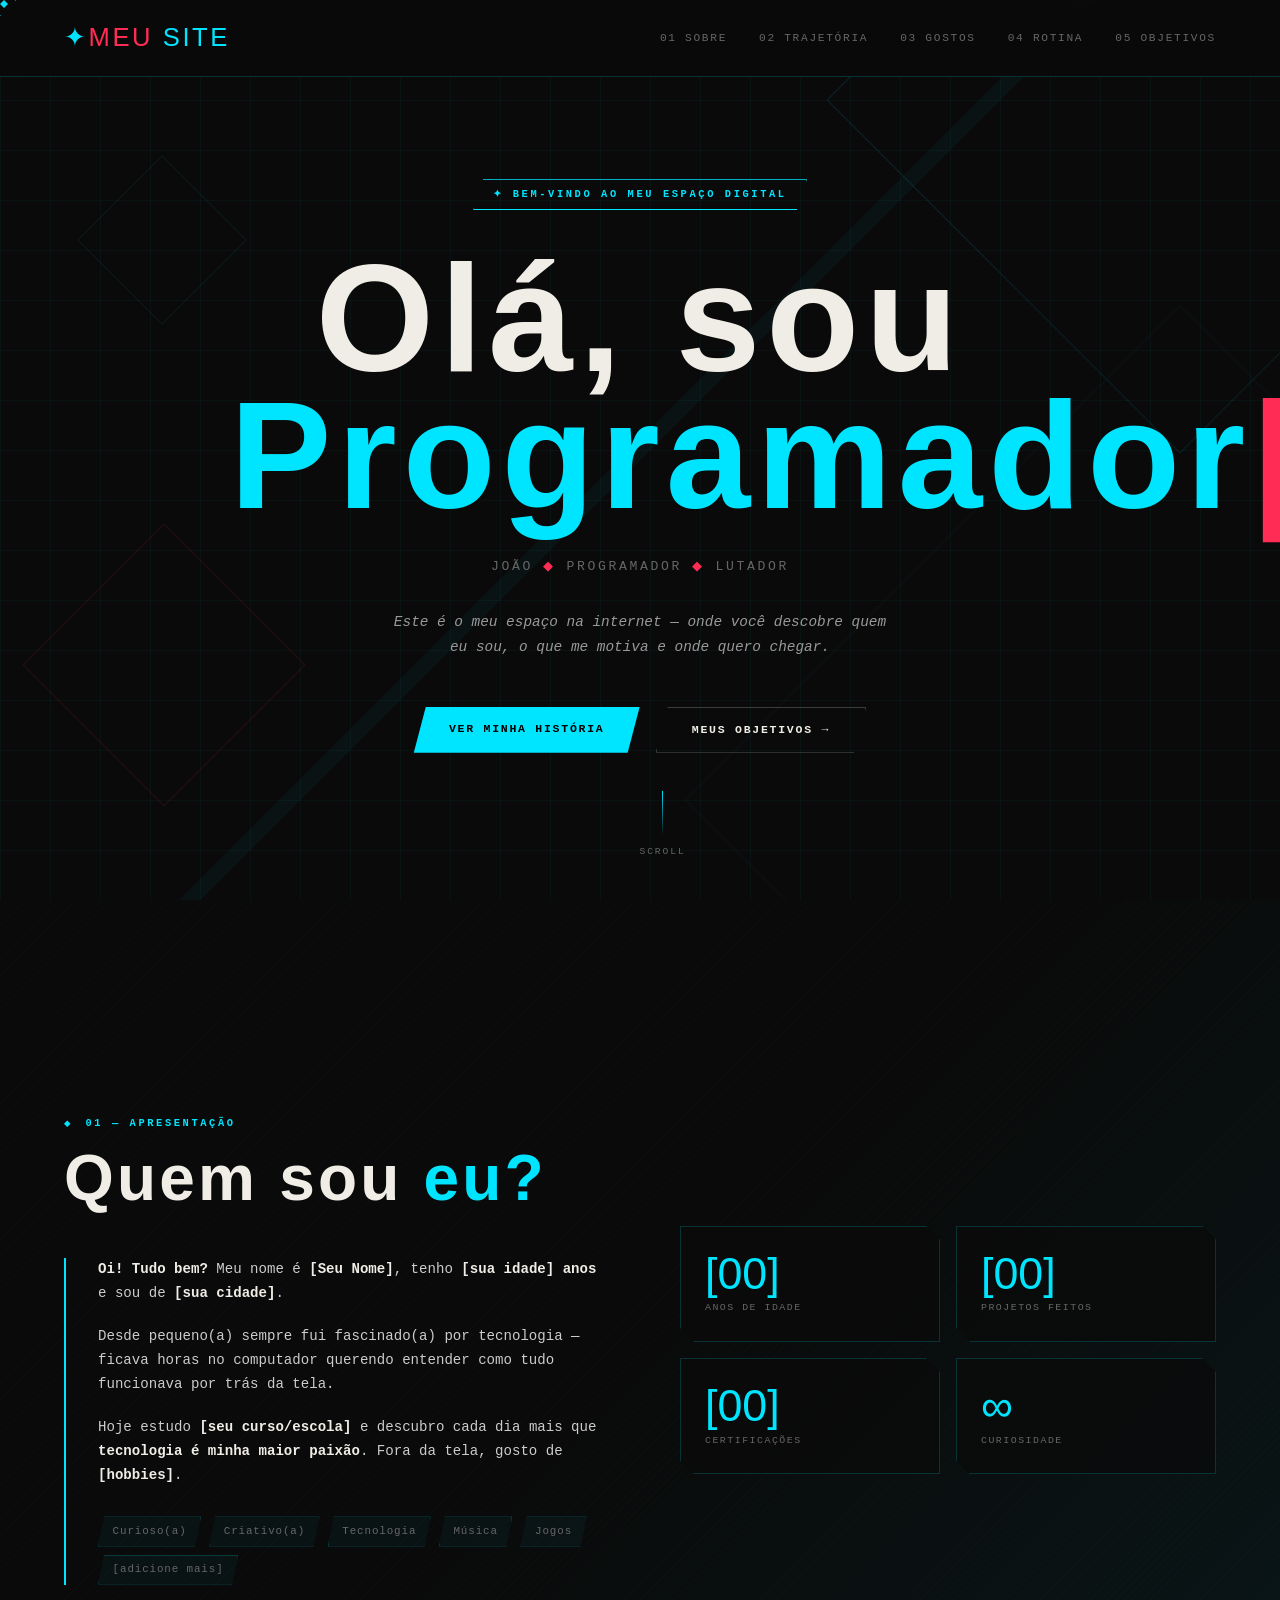
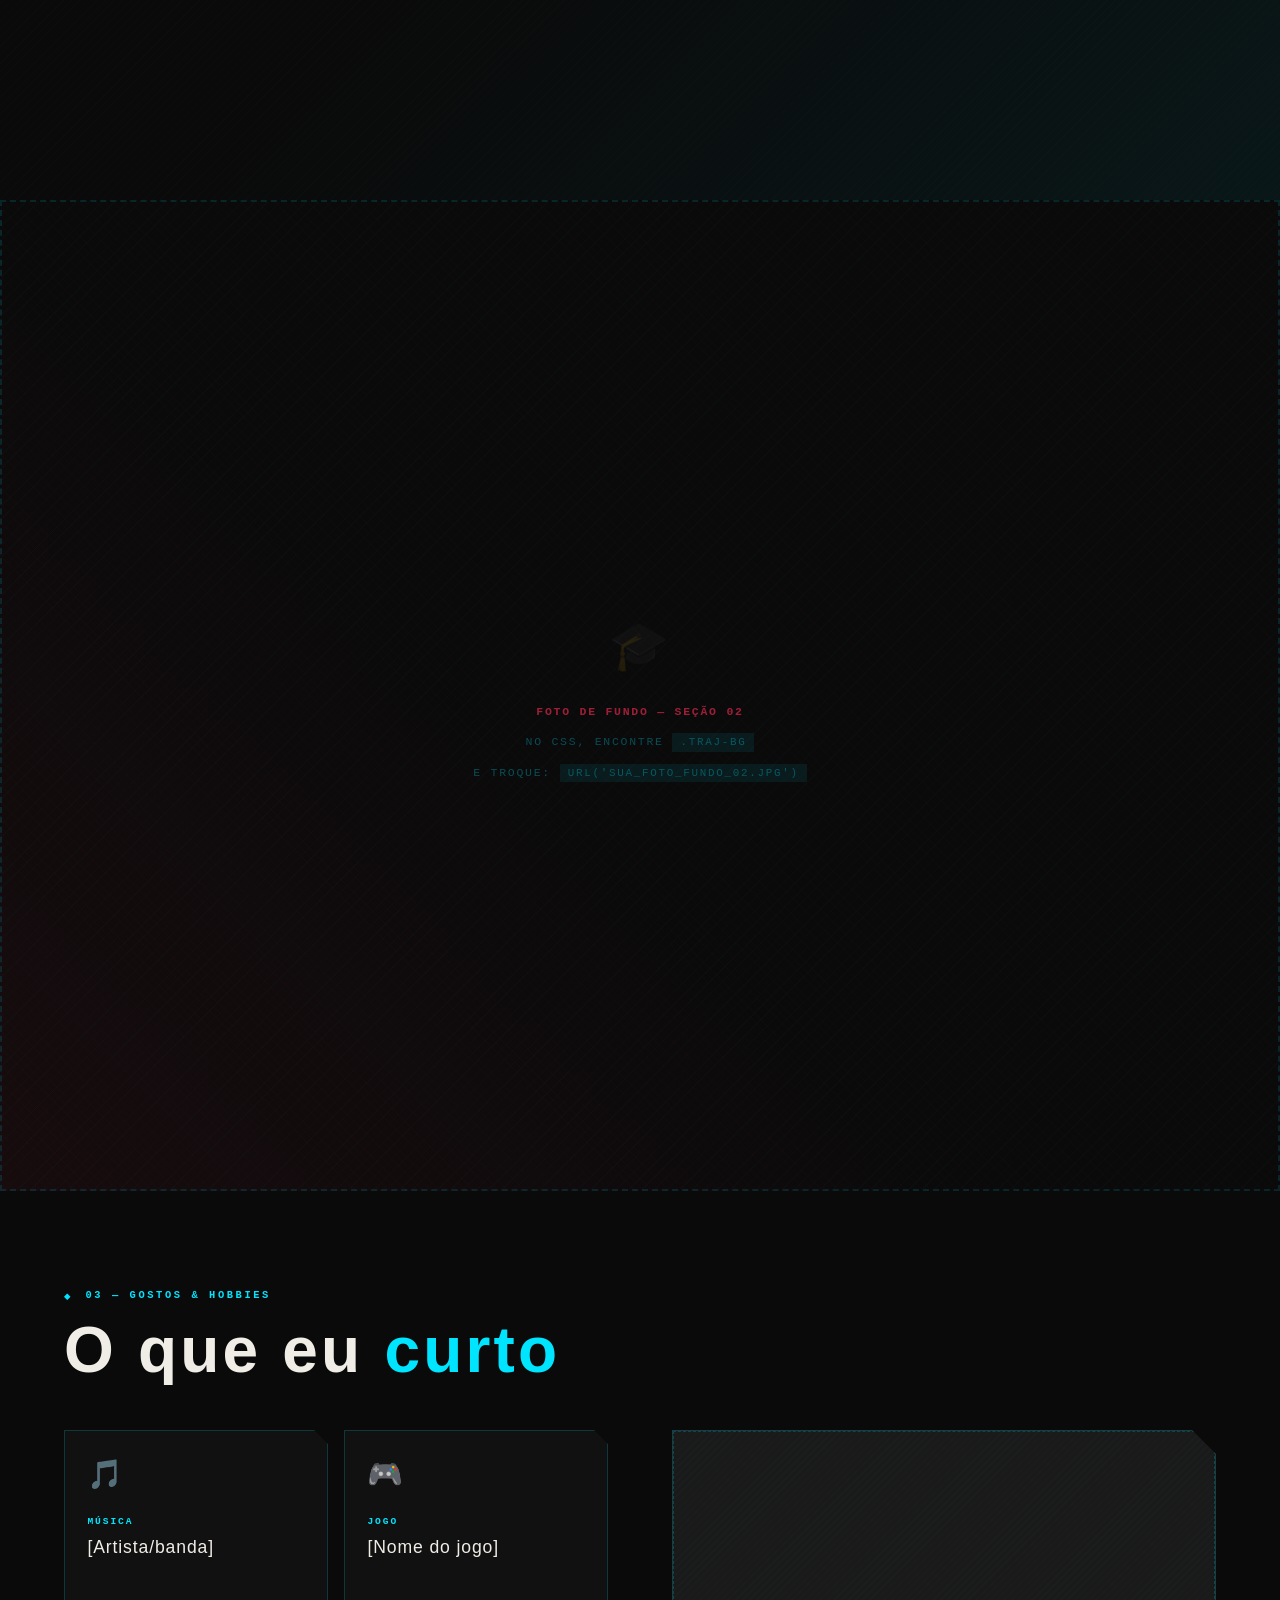
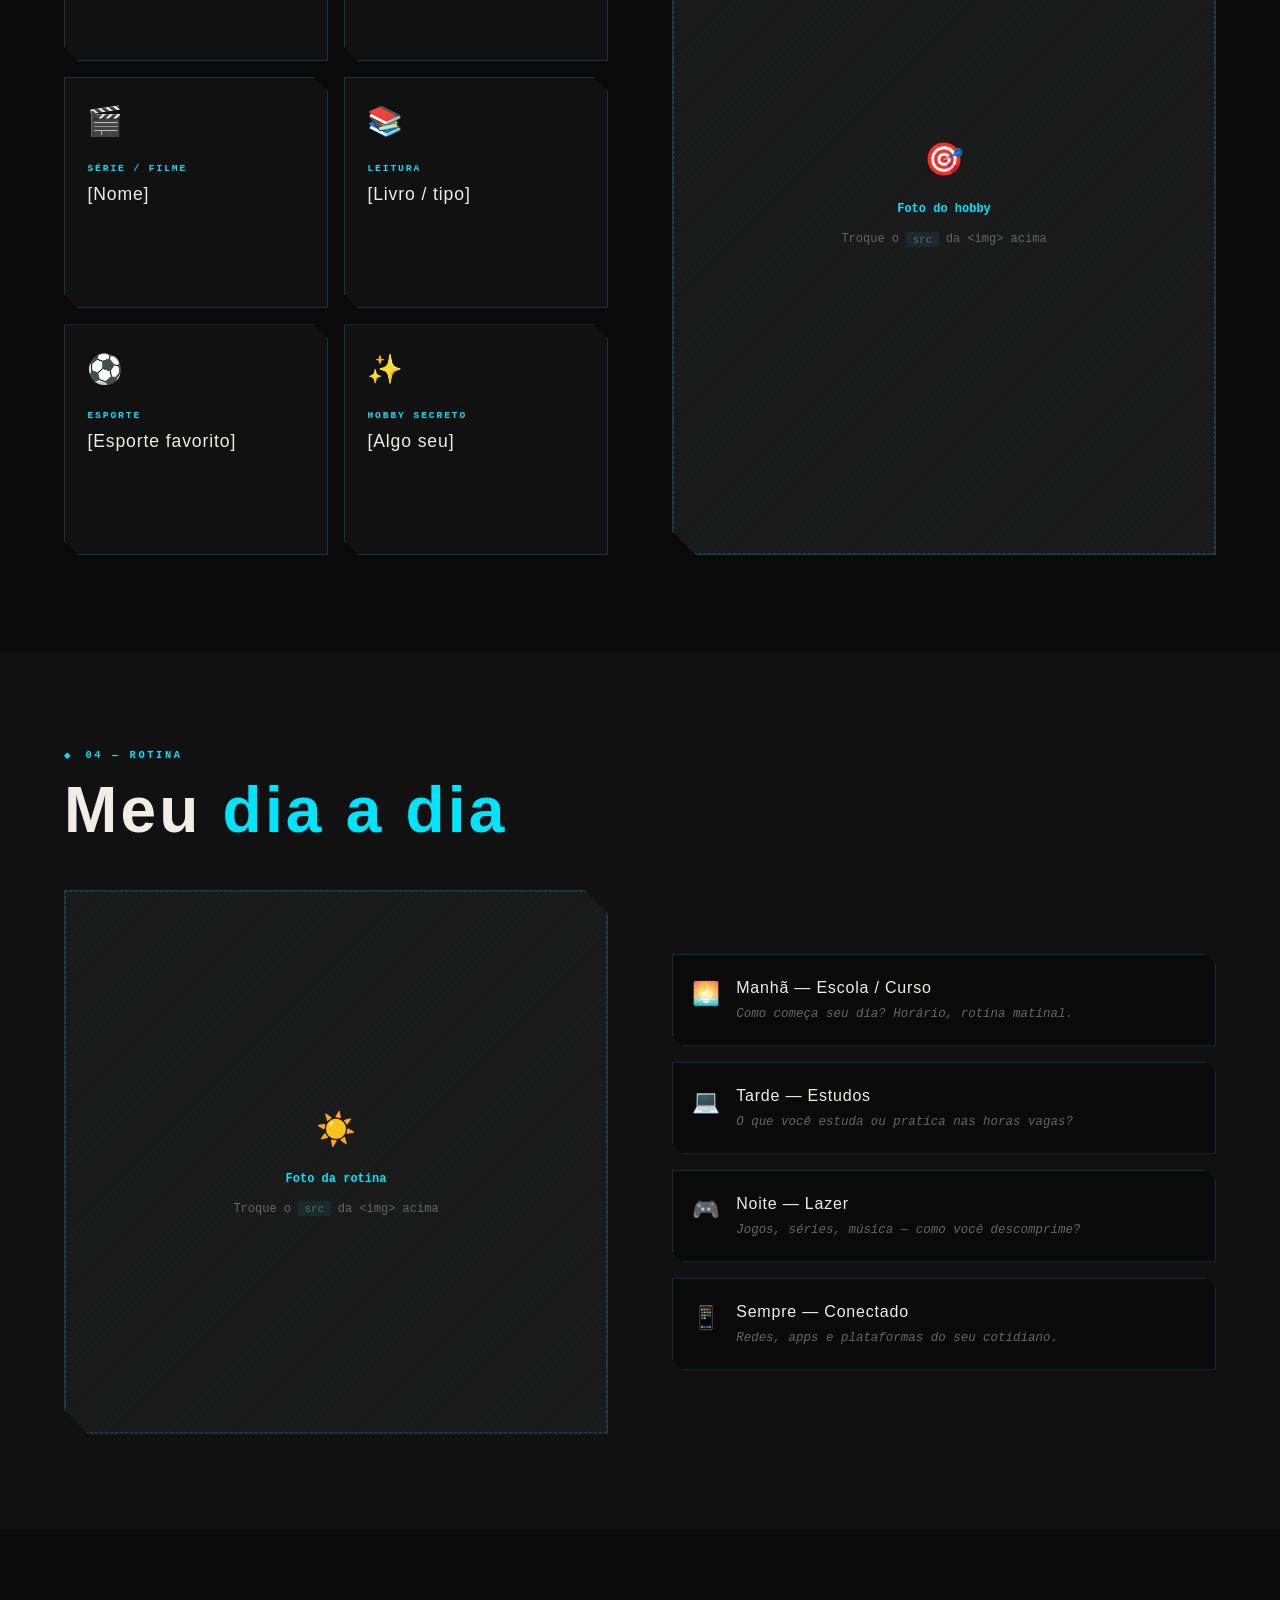
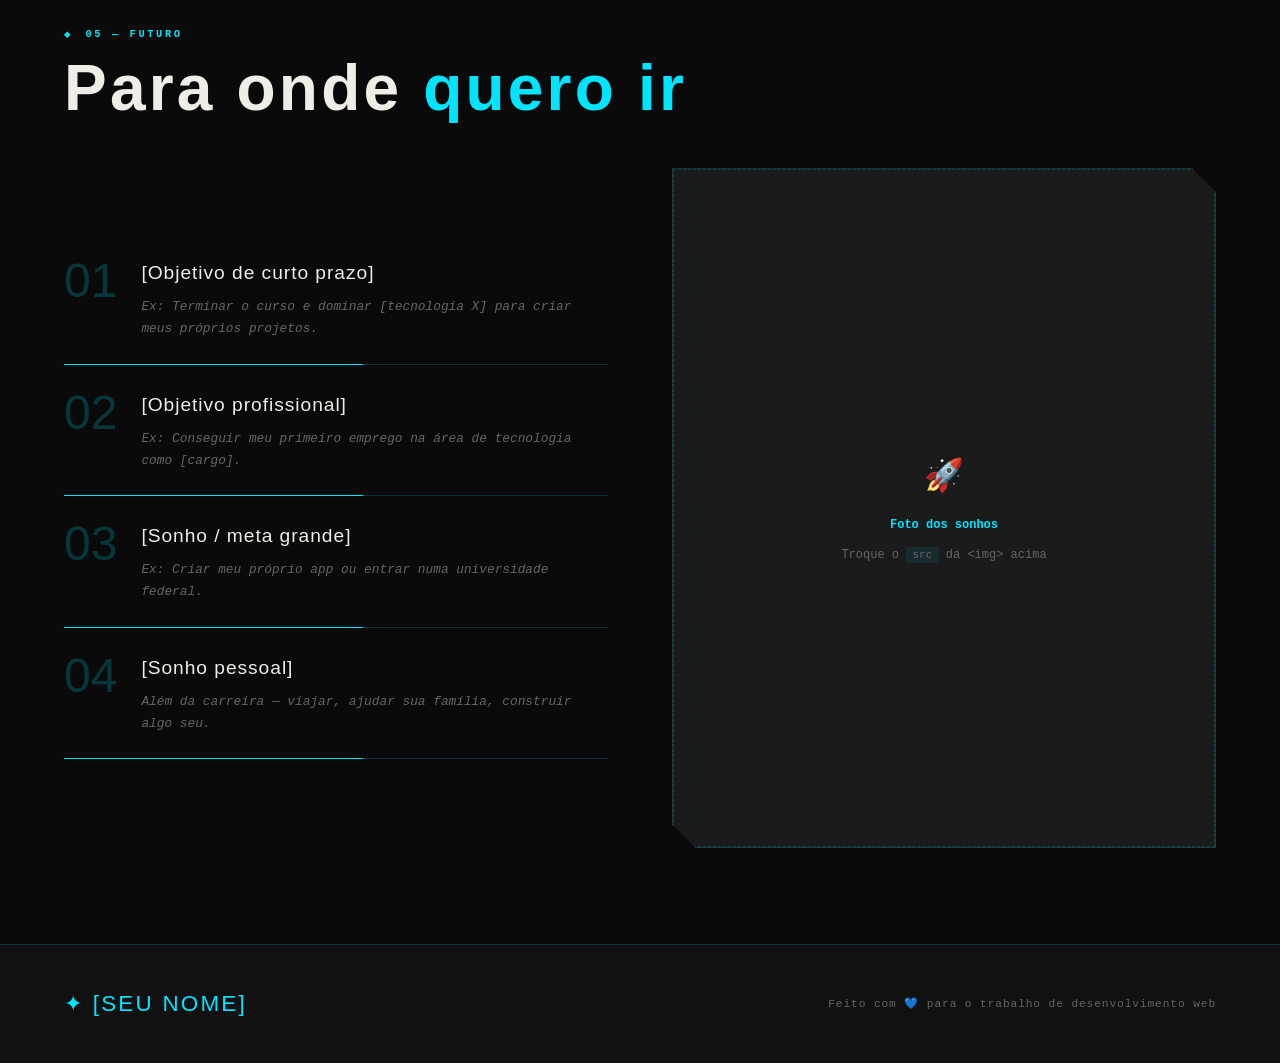
==== index.html @ 2dbe275c "primeiro commit" ====
<!DOCTYPE html>
<html lang="en">
<head>
  <meta charset="UTF-8">
  <meta name="viewport" content="width=device-width, initial-scale=1.0">
  <title>Document</title>
  <link rel="stylesheet" href="style.css">
</head>
<body>
  <div id="cursor"></div>
  <div id="cursorRing"></div>

  <!-- NAV -->
  <nav>
    <div class="nav-logo">✦<span>MEU</span> SITE</div>
    <ul class="nav-links">
      <li><a href="#sobre">01 Sobre</a></li>
      <li><a href="#trajetoria">02 Trajetória</a></li>
      <li><a href="#gostos">03 Gostos</a></li>
      <li><a href="#rotina">04 Rotina</a></li>
      <li><a href="#objetivos">05 Objetivos</a></li>
    </ul>
  </nav>

  <!-- ══════════════ HERO — SEM FOTO ══════════════ -->
  <section id="hero">
    <div class="hero-grid"></div>
    <div class="hero-slash"></div>
    <div class="hero-diamond hd1"></div>
    <div class="hero-diamond hd2"></div>
    <div class="hero-diamond hd3"></div>
    <div class="hero-diamond hd4"></div>

    <div class="hero-content">
      <div class="hero-tag">✦ Bem-vindo ao meu espaço digital</div>

      <h1 class="hero-name">
        <!-- ✏️ Pode trocar "Olá, sou" por outra frase de abertura -->
        Olá, sou
        <span class="line2"><span id="typed-name"></span><span class="typed-cursor">|</span></span>
      </h1>

      <p class="hero-subtitle">
        <!-- ✏️ Palavras que te definem, separadas por ◆ -->
        João <span>◆</span> Programador <span>◆</span> Lutador
      </p>

      <p class="hero-desc">
        <!-- ✏️ Uma frase curta e marcante sobre você -->
        Este é o meu espaço na internet — onde você descobre quem eu sou, o que me motiva e onde quero chegar.
      </p>

      <div class="hero-btns">
        <a href="#sobre" class="btn btn-primary">Ver minha história</a>
        <a href="#objetivos" class="btn btn-outline">Meus objetivos →</a>
      </div>
    </div>

    <div class="scroll-hint">
      <div class="scroll-line"></div>
      scroll
    </div>
  </section>

  <!-- ══════════════════════════════════════════════
       SEÇÃO 01 — SOBRE
       ✏️ FOTO DE FUNDO: vá até o CSS, encontre .sobre-bg
       e troque url('SUA_FOTO_FUNDO_01.jpg') pela sua foto.
  ════════════════════════════════════════════════ -->
  <section id="sobre">
    <div class="sobre-bg"></div>
    <div class="bg-ph" id="ph-sobre">
      <span class="icon">📸</span>
      <strong style="color:rgba(0,229,255,0.6)">FOTO DE FUNDO — SEÇÃO 01</strong>
      <span>No CSS, encontre <code>.sobre-bg</code></span>
      <span>e troque: <code>url('SUA_FOTO_FUNDO_01.jpg')</code></span>
    </div>
    <div class="sobre-overlay"></div>

    <div class="sobre-inner">
      <div class="reveal-left">
        <div class="section-label">01 — Apresentação</div>
        <h2 class="section-title">Quem sou <span>eu?</span></h2>
        <div class="sobre-text-box">
          <!-- ✏️ Escreva sua apresentação pessoal aqui -->
          <p><strong>Oi! Tudo bem?</strong> Meu nome é <strong>[Seu Nome]</strong>, tenho <strong>[sua idade] anos</strong> e sou de <strong>[sua cidade]</strong>.</p>
          <p>Desde pequeno(a) sempre fui fascinado(a) por tecnologia — ficava horas no computador querendo entender como tudo funcionava por trás da tela.</p>
          <p>Hoje estudo <strong>[seu curso/escola]</strong> e descubro cada dia mais que <strong>tecnologia é minha maior paixão</strong>. Fora da tela, gosto de <strong>[hobbies]</strong>.</p>
          <div class="tags-wrap">
            <!-- ✏️ Troque pelas palavras que te descrevem -->
            <span class="tag">Curioso(a)</span>
            <span class="tag">Criativo(a)</span>
            <span class="tag">Tecnologia</span>
            <span class="tag">Música</span>
            <span class="tag">Jogos</span>
            <span class="tag">[adicione mais]</span>
          </div>
        </div>
      </div>

      <div class="reveal-right">
        <div class="sobre-stats">
          <!-- ✏️ Troque os valores pelos seus números reais -->
          <div class="stat-box">
            <div class="stat-val">[00]</div>
            <div class="stat-label">Anos de idade</div>
          </div>
          <div class="stat-box">
            <div class="stat-val">[00]</div>
            <div class="stat-label">Projetos feitos</div>
          </div>
          <div class="stat-box">
            <div class="stat-val">[00]</div>
            <div class="stat-label">Certificações</div>
          </div>
          <div class="stat-box">
            <div class="stat-val">∞</div>
            <div class="stat-label">Curiosidade</div>
          </div>
        </div>
      </div>
    </div>
  </section>

  <!-- ══════════════════════════════════════════════
       SEÇÃO 02 — TRAJETÓRIA
       ✏️ FOTO DE FUNDO: vá até o CSS, encontre .traj-bg
       e troque url('SUA_FOTO_FUNDO_02.jpg') pela sua foto.
  ════════════════════════════════════════════════ -->
  <section id="trajetoria">
    <div class="traj-bg"></div>
    <div class="bg-ph" id="ph-traj">
      <span class="icon">🎓</span>
      <strong style="color:rgba(255,45,85,0.6)">FOTO DE FUNDO — SEÇÃO 02</strong>
      <span>No CSS, encontre <code>.traj-bg</code></span>
      <span>e troque: <code>url('SUA_FOTO_FUNDO_02.jpg')</code></span>
    </div>
    <div class="traj-overlay"></div>

    <div class="traj-inner">
      <div class="reveal-left">
        <div class="section-label">02 — Trajetória</div>
        <h2 class="section-title">Minha <span class="x">jornada</span></h2>
        <div class="timeline">
          <!-- ✏️ Preencha com seu histórico acadêmico/profissional real -->
          <div class="timeline-item">
            <div class="tl-year">20XX — 20XX</div>
            <div class="tl-title">[Escola / Onde começou]</div>
            <div class="tl-desc">Onde tudo começou. Descreva essa fase e o que foi marcante para você.</div>
          </div>
          <div class="timeline-item">
            <div class="tl-year">20XX — Atual</div>
            <div class="tl-title">[Curso Atual — Instituição]</div>
            <div class="tl-desc">Seu curso atual, o que está aprendendo e por que escolheu essa área.</div>
          </div>
          <div class="timeline-item">
            <div class="tl-year">20XX</div>
            <div class="tl-title">[Projeto ou Certificação]</div>
            <div class="tl-desc">Um projeto pessoal, curso extra ou conquista que te orgulha muito.</div>
          </div>
          <div class="timeline-item">
            <div class="tl-year">Em andamento</div>
            <div class="tl-title">[O que está desenvolvendo agora]</div>
            <div class="tl-desc">Quais tecnologias ou conhecimentos você está estudando no momento?</div>
          </div>
        </div>
      </div>

      <div class="reveal-right">
        <div class="section-label" style="margin-bottom:1.5rem">Habilidades</div>
        <div class="skills-wrap">
          <!-- ✏️ Edite nomes e data-width (0 a 100) com suas habilidades reais -->
          <div class="skill-bar">
            <div class="skill-header"><span>HTML / CSS</span><span>80%</span></div>
            <div class="bar-track"><div class="bar-fill" data-width="80"></div></div>
          </div>
          <div class="skill-bar">
            <div class="skill-header"><span>JavaScript</span><span>60%</span></div>
            <div class="bar-track"><div class="bar-fill" data-width="60"></div></div>
          </div>
          <div class="skill-bar">
            <div class="skill-header"><span>[Habilidade]</span><span>70%</span></div>
            <div class="bar-track"><div class="bar-fill" data-width="70"></div></div>
          </div>
          <div class="skill-bar">
            <div class="skill-header"><span>[Habilidade]</span><span>50%</span></div>
            <div class="bar-track"><div class="bar-fill" data-width="50"></div></div>
          </div>
          <div class="skill-bar">
            <div class="skill-header"><span>[Habilidade]</span><span>45%</span></div>
            <div class="bar-track"><div class="bar-fill" data-width="45"></div></div>
          </div>
        </div>
      </div>
    </div>
  </section>

  <!-- ══════════════ 03 — GOSTOS ══════════════ -->
  <section id="gostos">
    <div class="reveal">
      <div class="section-label">03 — Gostos & Hobbies</div>
      <h2 class="section-title">O que eu <span>curto</span></h2>
    </div>
    <div class="gostos-layout">
      <div class="cards-grid">
        <!-- ✏️ Edite cada cartão com seus gostos reais -->
        <div class="gosto-card reveal">
          <div class="gosto-emoji">🎵</div>
          <div class="gosto-label">Música</div>
          <div class="gosto-val">[Artista/banda]</div>
        </div>
        <div class="gosto-card reveal" style="transition-delay:.1s">
          <div class="gosto-emoji">🎮</div>
          <div class="gosto-label">Jogo</div>
          <div class="gosto-val">[Nome do jogo]</div>
        </div>
        <div class="gosto-card reveal" style="transition-delay:.2s">
          <div class="gosto-emoji">🎬</div>
          <div class="gosto-label">Série / Filme</div>
          <div class="gosto-val">[Nome]</div>
        </div>
        <div class="gosto-card reveal" style="transition-delay:.3s">
          <div class="gosto-emoji">📚</div>
          <div class="gosto-label">Leitura</div>
          <div class="gosto-val">[Livro / tipo]</div>
        </div>
        <div class="gosto-card reveal" style="transition-delay:.4s">
          <div class="gosto-emoji">⚽</div>
          <div class="gosto-label">Esporte</div>
          <div class="gosto-val">[Esporte favorito]</div>
        </div>
        <div class="gosto-card reveal" style="transition-delay:.5s">
          <div class="gosto-emoji">✨</div>
          <div class="gosto-label">Hobby secreto</div>
          <div class="gosto-val">[Algo seu]</div>
        </div>
      </div>

      <div class="reveal-right">
        <div class="gostos-photo">
          <!-- ✏️ FOTO: você fazendo seu hobby favorito -->
          <img src="SUA_FOTO_GOSTOS.jpg" alt="Hobby" />
          <div class="photo-ph">
            <span class="icon">🎯</span>
            <strong>Foto do hobby</strong>
            <p>Troque o <code>src</code> da &lt;img&gt; acima</p>
          </div>
        </div>
      </div>
    </div>
  </section>

  <!-- ══════════════ 04 — ROTINA ══════════════ -->
  <section id="rotina">
    <div class="reveal">
      <div class="section-label">04 — Rotina</div>
      <h2 class="section-title">Meu <span>dia a dia</span></h2>
    </div>
    <div class="rotina-layout">
      <div class="rotina-photo reveal-left">
        <!-- ✏️ FOTO: seu setup, quarto, escola, momento típico do dia -->
        <img src="SUA_FOTO_ROTINA.jpg" alt="Rotina" />
        <div class="photo-ph">
          <span class="icon">☀️</span>
          <strong>Foto da rotina</strong>
          <p>Troque o <code>src</code> da &lt;img&gt; acima</p>
        </div>
      </div>
      <div class="rotina-items reveal-right">
        <!-- ✏️ Edite com sua rotina real -->
        <div class="rotina-item">
          <div class="rotina-icon">🌅</div>
          <div>
            <div class="rotina-item-title">Manhã — Escola / Curso</div>
            <div class="rotina-item-desc">Como começa seu dia? Horário, rotina matinal.</div>
          </div>
        </div>
        <div class="rotina-item">
          <div class="rotina-icon">💻</div>
          <div>
            <div class="rotina-item-title">Tarde — Estudos</div>
            <div class="rotina-item-desc">O que você estuda ou pratica nas horas vagas?</div>
          </div>
        </div>
        <div class="rotina-item">
          <div class="rotina-icon">🎮</div>
          <div>
            <div class="rotina-item-title">Noite — Lazer</div>
            <div class="rotina-item-desc">Jogos, séries, música — como você descomprime?</div>
          </div>
        </div>
        <div class="rotina-item">
          <div class="rotina-icon">📱</div>
          <div>
            <div class="rotina-item-title">Sempre — Conectado</div>
            <div class="rotina-item-desc">Redes, apps e plataformas do seu cotidiano.</div>
          </div>
        </div>
      </div>
    </div>
  </section>

  <!-- ══════════════ 05 — OBJETIVOS ══════════════ -->
  <section id="objetivos">
    <div class="reveal">
      <div class="section-label">05 — Futuro</div>
      <h2 class="section-title">Para onde <span>quero ir</span></h2>
    </div>
    <div class="obj-layout">
      <div class="obj-list">
        <!-- ✏️ Edite com seus objetivos reais -->
        <div class="obj-item reveal">
          <div class="obj-num">01</div>
          <div>
            <div class="obj-title">[Objetivo de curto prazo]</div>
            <div class="obj-desc">Ex: Terminar o curso e dominar [tecnologia X] para criar meus próprios projetos.</div>
          </div>
        </div>
        <div class="obj-item reveal" style="transition-delay:.15s">
          <div class="obj-num">02</div>
          <div>
            <div class="obj-title">[Objetivo profissional]</div>
            <div class="obj-desc">Ex: Conseguir meu primeiro emprego na área de tecnologia como [cargo].</div>
          </div>
        </div>
        <div class="obj-item reveal" style="transition-delay:.3s">
          <div class="obj-num">03</div>
          <div>
            <div class="obj-title">[Sonho / meta grande]</div>
            <div class="obj-desc">Ex: Criar meu próprio app ou entrar numa universidade federal.</div>
          </div>
        </div>
        <div class="obj-item reveal" style="transition-delay:.45s">
          <div class="obj-num">04</div>
          <div>
            <div class="obj-title">[Sonho pessoal]</div>
            <div class="obj-desc">Além da carreira — viajar, ajudar sua família, construir algo seu.</div>
          </div>
        </div>
      </div>

      <div class="obj-photo reveal-right">
        <!-- ✏️ FOTO: imagem que represente seus sonhos ou aspirações -->
        <img src="SUA_FOTO_OBJETIVOS.jpg" alt="Objetivos" />
        <div class="photo-ph" style="min-height:350px">
          <span class="icon">🚀</span>
          <strong>Foto dos sonhos</strong>
          <p>Troque o <code>src</code> da &lt;img&gt; acima</p>
        </div>
      </div>
    </div>
  </section>

  <!-- FOOTER -->
  <footer>
    <div class="footer-name">
      <!-- ✏️ Seu nome aqui -->
      ✦ [SEU NOME]
    </div>
    <div class="footer-copy">Feito com 💙 para o trabalho de desenvolvimento web</div>
  </footer>

  <script src="script.js"></script>
</body>
</html>
---- style.css ----
:root {
  --bg:      #0a0a0a;
  --surface: #111;
  --s2:      #1a1a1a;
  --accent:  #00e5ff;
  --accent2: #ff2d55;
  --text:    #f0ede6;
  --muted:   #666;
  --border:  rgba(0,229,255,0.18);
}

*, *::before, *::after { margin:0; padding:0; box-sizing:border-box; }
html { scroll-behavior: smooth; }
body {
  background: var(--bg);
  color: var(--text);
  font-family: 'Space Mono', monospace;
  font-size: 15px;
  line-height: 1.7;
  overflow-x: hidden;
}

/* ─── CURSOR ─── */
#cursor {
  width: 8px; height: 8px;
  background: var(--accent);
  clip-path: polygon(50% 0%,100% 50%,50% 100%,0% 50%);
  position: fixed; top:0; left:0;
  pointer-events: none; z-index:9999;
  mix-blend-mode: difference;
}
#cursorRing {
  width: 32px; height: 32px;
  border: 1.5px solid var(--accent);
  clip-path: polygon(50% 0%,100% 50%,50% 100%,0% 50%);
  position: fixed; top:0; left:0;
  pointer-events: none; z-index:9998;
  transition: all 0.25s ease;
  mix-blend-mode: difference;
}

/* ─── NAV ─── */
nav {
  position: fixed; top:0; left:0; right:0; z-index:100;
  display: flex; justify-content: space-between; align-items: center;
  padding: 1rem 5%;
  background: rgba(10,10,10,0.88);
  backdrop-filter: blur(14px);
  border-bottom: 1px solid var(--border);
}
.nav-logo {
  font-family: 'Bebas Neue', sans-serif;
  font-size: 1.6rem;
  color: var(--accent);
  letter-spacing: 0.1em;
}
.nav-logo span { color: var(--accent2); }
.nav-links { display:flex; gap:2rem; list-style:none; }
.nav-links a {
  color: var(--muted);
  text-decoration: none;
  font-size: 0.7rem;
  letter-spacing: 0.15em;
  text-transform: uppercase;
  transition: color 0.2s;
  position: relative;
}
.nav-links a::after {
  content:'';
  position:absolute; bottom:-4px; left:0; right:0;
  height: 1px; background: var(--accent);
  transform: scaleX(0); transition: transform 0.2s;
}
.nav-links a:hover { color: var(--accent); }
.nav-links a:hover::after { transform: scaleX(1); }

/* ─── HERO — SEM FOTO, TEXTO CENTRADO ─── */
#hero {
  min-height: 100vh;
  display: flex;
  flex-direction: column;
  align-items: center;
  justify-content: center;
  text-align: center;
  padding: 7rem 5% 5rem;
  position: relative;
  overflow: hidden;
}
.hero-grid {
  position: absolute; inset: 0;
  background-image:
    linear-gradient(rgba(0,229,255,0.04) 1px, transparent 1px),
    linear-gradient(90deg, rgba(0,229,255,0.04) 1px, transparent 1px);
  background-size: 50px 50px;
}
.hero-diamond {
  position: absolute;
  border: 1px solid rgba(0,229,255,0.12);
  transform: rotate(45deg);
  pointer-events: none;
}
.hd1 { width:500px; height:500px; top:-150px; right:-150px; }
.hd2 { width:200px; height:200px; bottom:15%; left:5%; border-color: rgba(255,45,85,0.12); animation: spin 30s linear infinite; }
.hd3 { width:700px; height:700px; bottom:-250px; right:-250px; border-color: rgba(0,229,255,0.04); animation: spin 60s linear reverse infinite; }
.hd4 { width:120px; height:120px; top:20%; left:8%; border-color: rgba(0,229,255,0.08); animation: spin 20s linear infinite; }
.hero-slash {
  position: absolute; inset: 0;
  background: linear-gradient(135deg, transparent 49.5%, rgba(0,229,255,0.04) 49.5%, rgba(0,229,255,0.04) 50.5%, transparent 50.5%);
}
.hero-content { position: relative; z-index:2; max-width: 820px; }
.hero-tag {
  display: inline-block;
  border: 1px solid var(--accent);
  color: var(--accent);
  font-size: 0.65rem;
  font-weight: 700;
  letter-spacing: 0.25em;
  text-transform: uppercase;
  padding: 0.35rem 1.2rem;
  clip-path: polygon(10px 0%, 100% 0%, calc(100% - 10px) 100%, 0% 100%);
  margin-bottom: 2.5rem;
  animation: fadeUp 0.8s ease both;
}
.hero-name {
  font-family: 'Bebas Neue', sans-serif;
  font-size: clamp(4rem, 13vw, 9.5rem);
  letter-spacing: 0.04em;
  line-height: 0.9;
  margin-bottom: 2rem;
  animation: fadeUp 0.8s 0.15s ease both;
}
.hero-name .line2 { color: var(--accent); display: block; }
.typed-cursor { color: var(--accent2); animation: blink 1s step-end infinite; }
.hero-subtitle {
  font-size: 0.82rem;
  color: var(--muted);
  letter-spacing: 0.2em;
  text-transform: uppercase;
  margin-bottom: 2rem;
  animation: fadeUp 0.8s 0.3s ease both;
}
.hero-subtitle span { color: var(--accent2); }
.hero-desc {
  font-size: 0.9rem;
  color: #999;
  max-width: 500px;
  margin: 0 auto 3rem;
  font-style: italic;
  animation: fadeUp 0.8s 0.45s ease both;
}
.hero-btns {
  display: flex; gap: 1rem; justify-content: center; flex-wrap: wrap;
  animation: fadeUp 0.8s 0.6s ease both;
}
.btn {
  padding: 0.75rem 2.2rem;
  font-size: 0.72rem;
  font-weight: 700;
  letter-spacing: 0.15em;
  text-transform: uppercase;
  text-decoration: none;
  cursor: pointer;
  border: none;
  transition: all 0.2s;
  font-family: 'Space Mono', monospace;
}
.btn-primary {
  background: var(--accent); color: #000;
  clip-path: polygon(12px 0%, 100% 0%, calc(100% - 12px) 100%, 0% 100%);
}
.btn-primary:hover { background: #fff; transform: translateY(-2px); }
.btn-outline {
  background: transparent; color: var(--text);
  border: 1px solid rgba(255,255,255,0.2);
  clip-path: polygon(12px 0%, 100% 0%, calc(100% - 12px) 100%, 0% 100%);
}
.btn-outline:hover { border-color: var(--accent); color: var(--accent); }
.scroll-hint {
  position: absolute; bottom: 2.5rem; left: 50%; transform: translateX(-50%);
  display: flex; flex-direction: column; align-items: center; gap: 0.5rem;
  font-size: 0.6rem; letter-spacing: 0.2em; color: var(--muted); text-transform: uppercase;
  animation: fadeUp 1s 1.2s ease both;
}
.scroll-line {
  width: 1px; height: 45px;
  background: linear-gradient(var(--accent), transparent);
  animation: scrollPulse 2s ease-in-out infinite;
}

/* ─── SECTION LABELS ─── */
.section-label {
  display: flex; align-items: center; gap: 0.8rem;
  font-size: 0.65rem; letter-spacing: 0.25em;
  text-transform: uppercase; color: var(--accent); font-weight: 700;
  margin-bottom: 0.8rem;
}
.section-label::before { content: '◆'; font-size: 0.5rem; }
.section-title {
  font-family: 'Bebas Neue', sans-serif;
  font-size: clamp(2.5rem, 5vw, 4.2rem);
  letter-spacing: 0.05em;
  margin-bottom: 3rem;
  line-height: 1;
}
.section-title span { color: var(--accent); }
.section-title .x  { color: var(--accent2); }

/* ══════════════════════════════════════
   SEÇÃO 01 — SOBRE
   Foto de fundo: edite .sobre-bg no CSS
══════════════════════════════════════ */
#sobre {
  position: relative;
  min-height: 100vh;
  display: flex;
  flex-direction: column;
  justify-content: center;
  overflow: hidden;
}
/*
  ✏️ FOTO DE FUNDO 01
  Substitua 'SUA_FOTO_FUNDO_01.jpg' pelo nome/caminho da sua foto.
  Exemplo: url('fotos/minha-foto.jpg')
*/
.sobre-bg {
  position: absolute; inset: 0;
  background-image: url('foto1.jpeg');
  background-size: cover;
  background-position: center;
  background-attachment: fixed;
  filter: brightness(0.22) saturate(0.5);
  transition: filter 0.5s;
}
#sobre:hover .sobre-bg { filter: brightness(0.28) saturate(0.6); }
.sobre-overlay {
  position: absolute; inset: 0;
  background: linear-gradient(135deg,
    rgba(10,10,10,0.94) 0%,
    rgba(10,10,10,0.72) 50%,
    rgba(0,229,255,0.06) 100%);
}
.sobre-overlay::after {
  content: '';
  position: absolute; inset: 0;
  background: repeating-linear-gradient(
    -45deg, transparent, transparent 5px,
    rgba(0,229,255,0.012) 5px, rgba(0,229,255,0.012) 6px
  );
}
/* Placeholder de fundo — some ao adicionar foto */
.bg-ph {
  position: absolute; inset: 0; z-index: 1;
  display: flex; flex-direction: column;
  align-items: center; justify-content: center;
  gap: 0.7rem;
  color: rgba(0,229,255,0.3);
  font-size: 0.72rem; letter-spacing: 0.15em; text-transform: uppercase;
  text-align: center;
  background: repeating-linear-gradient(
    -45deg, transparent, transparent 8px,
    rgba(0,229,255,0.015) 8px, rgba(0,229,255,0.015) 9px
  );
  border: 2px dashed rgba(0,229,255,0.12);
  pointer-events: none;
}
.bg-ph .icon { font-size: 3rem; opacity: 0.4; }
.bg-ph code { font-size: 0.68rem; background: rgba(0,229,255,0.08); padding: 0.2rem 0.5rem; }
.sobre-inner {
  position: relative; z-index: 2;
  padding: 8rem 5%;
  display: grid;
  grid-template-columns: 1fr 1fr;
  gap: 5rem;
  align-items: center;
}
.sobre-text-box {
  border-left: 2px solid var(--accent);
  padding-left: 2rem;
}
.sobre-text-box p { color: #ccc; margin-bottom: 1.2rem; font-size: 0.88rem; }
.sobre-text-box strong { color: var(--text); }
.tags-wrap { display:flex; flex-wrap:wrap; gap:0.5rem; margin-top:1.8rem; }
.tag {
  padding: 0.3rem 0.85rem;
  border: 1px solid var(--border);
  font-size: 0.68rem; letter-spacing: 0.08em; color: var(--muted);
  clip-path: polygon(6px 0%, 100% 0%, calc(100% - 6px) 100%, 0% 100%);
  background: rgba(0,229,255,0.04);
  transition: all 0.2s;
}
.tag:hover { border-color: var(--accent); color: var(--accent); background: rgba(0,229,255,0.1); }
.sobre-stats { display: grid; grid-template-columns: 1fr 1fr; gap: 1rem; }
.stat-box {
  background: rgba(10,10,10,0.75);
  border: 1px solid var(--border);
  padding: 1.5rem;
  clip-path: polygon(0 0, calc(100% - 14px) 0, 100% 14px, 100% 100%, 14px 100%, 0 calc(100% - 14px));
  transition: border-color 0.25s;
}
.stat-box:hover { border-color: rgba(0,229,255,0.5); }
.stat-val { font-family:'Bebas Neue',sans-serif; font-size:2.8rem; color:var(--accent); line-height:1; }
.stat-label { font-size:0.62rem; letter-spacing:0.15em; color:var(--muted); text-transform:uppercase; margin-top:0.3rem; }

/* ══════════════════════════════════════
   SEÇÃO 02 — TRAJETÓRIA
   Foto de fundo: edite .traj-bg no CSS
══════════════════════════════════════ */
#trajetoria {
  position: relative;
  min-height: 100vh;
  display: flex;
  flex-direction: column;
  justify-content: center;
  overflow: hidden;
}
/*
  ✏️ FOTO DE FUNDO 02
  Substitua 'SUA_FOTO_FUNDO_02.jpg' pelo nome/caminho da sua foto.
*/
.traj-bg {
  position: absolute; inset: 0;
  background-image: url('SUA_FOTO_FUNDO_02.jpg');
  background-size: cover;
  background-position: center;
  background-attachment: fixed;
  filter: brightness(0.18) saturate(0.4);
  transition: filter 0.5s;
}
#trajetoria:hover .traj-bg { filter: brightness(0.24) saturate(0.5); }
.traj-overlay {
  position: absolute; inset: 0;
  background: linear-gradient(225deg,
    rgba(10,10,10,0.95) 0%,
    rgba(10,10,10,0.75) 55%,
    rgba(255,45,85,0.05) 100%);
}
.traj-overlay::after {
  content: '';
  position: absolute; inset: 0;
  background: repeating-linear-gradient(
    45deg, transparent, transparent 5px,
    rgba(255,45,85,0.012) 5px, rgba(255,45,85,0.012) 6px
  );
}
.traj-inner {
  position: relative; z-index:2;
  padding: 8rem 5%;
  display: grid;
  grid-template-columns: 1fr 1fr;
  gap: 5rem;
  align-items: start;
}
.timeline { position:relative; padding-left:2.5rem; }
.timeline::before {
  content:''; position:absolute; left:0; top:0; bottom:0;
  width: 1px;
  background: linear-gradient(var(--accent2), transparent);
}
.timeline-item { position:relative; margin-bottom:2.5rem; }
.timeline-item::before {
  content:'◆'; position:absolute; left:-2.85rem; top:0.25rem;
  font-size:0.65rem; color:var(--accent2);
}
.tl-year { font-size:0.62rem; letter-spacing:0.2em; color:var(--accent2); text-transform:uppercase; font-weight:700; }
.tl-title { font-family:'Bebas Neue',sans-serif; font-size:1.35rem; letter-spacing:0.05em; margin:0.3rem 0 0.4rem; }
.tl-desc { font-size:0.8rem; color:var(--muted); font-style:italic; }
.skills-wrap { margin-top:2rem; }
.skill-bar { margin-bottom:1.3rem; }
.skill-header { display:flex; justify-content:space-between; font-size:0.68rem; letter-spacing:0.1em; color:var(--muted); margin-bottom:0.45rem; }
.bar-track {
  background: rgba(255,255,255,0.06); height:3px;
  clip-path: polygon(4px 0%, 100% 0%, calc(100% - 4px) 100%, 0% 100%);
}
.bar-fill {
  height:100%;
  background: linear-gradient(90deg, var(--accent2), var(--accent));
  width:0;
  transition: width 1.5s cubic-bezier(0.4,0,0.2,1);
}

/* ─── SEÇÃO 03 — GOSTOS ─── */
#gostos { background: var(--bg); padding: 6rem 5%; }
.gostos-layout { display:grid; grid-template-columns:1fr 1fr; gap:4rem; }
.cards-grid { display:grid; grid-template-columns:1fr 1fr; gap:1rem; }
.gosto-card {
  background: var(--surface);
  border: 1px solid var(--border);
  padding: 1.4rem;
  clip-path: polygon(0 0, calc(100% - 14px) 0, 100% 14px, 100% 100%, 14px 100%, 0 calc(100% - 14px));
  transition: all 0.3s;
}
.gosto-card:hover { border-color: rgba(0,229,255,0.5); background: rgba(0,229,255,0.04); transform: translateY(-3px); }
.gosto-emoji { font-size:1.8rem; margin-bottom:0.7rem; }
.gosto-label { font-size:0.6rem; letter-spacing:0.2em; color:var(--accent); text-transform:uppercase; font-weight:700; margin-bottom:0.2rem; }
.gosto-val { font-family:'Bebas Neue',sans-serif; font-size:1.1rem; letter-spacing:0.05em; }
.gostos-photo {
  width:100%; aspect-ratio:3/4;
  clip-path: polygon(0 0, calc(100% - 24px) 0, 100% 24px, 100% 100%, 24px 100%, 0 calc(100% - 24px));
  overflow:hidden; border:1px solid var(--border); background:var(--s2);
}
.gostos-photo img { width:100%; height:100%; object-fit:cover; display:none; }

/* ─── SEÇÃO 04 — ROTINA ─── */
#rotina { background: var(--surface); padding: 6rem 5%; }
.rotina-layout { display:grid; grid-template-columns:1fr 1fr; gap:4rem; align-items:center; }
.rotina-photo {
  width:100%; aspect-ratio:1;
  clip-path: polygon(0 0, calc(100% - 24px) 0, 100% 24px, 100% 100%, 24px 100%, 0 calc(100% - 24px));
  overflow:hidden; border:1px solid var(--border); background:var(--s2);
}
.rotina-photo img { width:100%; height:100%; object-fit:cover; display:none; }
.rotina-items { display:flex; flex-direction:column; gap:1rem; }
.rotina-item {
  display:flex; gap:1rem; align-items:flex-start; padding:1.2rem;
  background:var(--bg); border:1px solid var(--border);
  clip-path: polygon(0 0, calc(100% - 10px) 0, 100% 10px, 100% 100%, 10px 100%, 0 calc(100% - 10px));
  transition: border-color 0.2s;
}
.rotina-item:hover { border-color: rgba(0,229,255,0.35); }
.rotina-icon { font-size:1.4rem; flex-shrink:0; margin-top:0.1rem; }
.rotina-item-title { font-family:'Bebas Neue',sans-serif; font-size:1rem; letter-spacing:0.05em; margin-bottom:0.2rem; }
.rotina-item-desc { font-size:0.78rem; color:var(--muted); font-style:italic; }

/* ─── SEÇÃO 05 — OBJETIVOS ─── */
#objetivos { background: var(--bg); padding: 6rem 5%; }
.obj-layout { display:grid; grid-template-columns:1fr 1fr; gap:4rem; align-items:center; }
.obj-list { display:flex; flex-direction:column; gap:1.5rem; }
.obj-item {
  display:flex; gap:1.5rem; align-items:flex-start;
  padding-bottom:1.5rem; border-bottom:1px solid var(--border);
  position:relative;
}
.obj-item::after {
  content:''; position:absolute; bottom:-1px; left:0;
  width:0; height:1px; background:var(--accent);
  transition: width 0.8s ease;
}
.obj-item.visible::after { width:55%; }
.obj-num { font-family:'Bebas Neue',sans-serif; font-size:3rem; color:var(--accent); opacity:0.2; line-height:1; flex-shrink:0; min-width:2.5rem; }
.obj-title { font-family:'Bebas Neue',sans-serif; font-size:1.2rem; letter-spacing:0.05em; margin-bottom:0.4rem; }
.obj-desc { font-size:0.8rem; color:var(--muted); font-style:italic; }
.obj-photo {
  width:100%; aspect-ratio:4/5;
  clip-path: polygon(0 0, calc(100% - 24px) 0, 100% 24px, 100% 100%, 24px 100%, 0 calc(100% - 24px));
  overflow:hidden; border:1px solid var(--border); background:var(--s2);
}
.obj-photo img { width:100%; height:100%; object-fit:cover; display:none; }

/* ─── PHOTO PLACEHOLDER (fotos normais) ─── */
.photo-ph {
  width:100%; height:100%; min-height:220px;
  display:flex; flex-direction:column; align-items:center; justify-content:center;
  gap:0.6rem; color:var(--muted); font-size:0.75rem; text-align:center; padding:1.5rem;
  background: repeating-linear-gradient(
    -45deg, transparent, transparent 4px,
    rgba(0,229,255,0.025) 4px, rgba(0,229,255,0.025) 5px
  );
  border: 1px dashed rgba(0,229,255,0.2);
}
.photo-ph .icon { font-size:2rem; }
.photo-ph strong { color:var(--accent); }
.photo-ph code { font-size:0.68rem; background:rgba(0,229,255,0.08); padding:0.1rem 0.4rem; }

/* ─── FOOTER ─── */
footer {
  background: var(--surface); border-top:1px solid var(--border);
  padding:2.5rem 5%;
  display:flex; justify-content:space-between; align-items:center; flex-wrap:wrap; gap:1rem;
}
.footer-name { font-family:'Bebas Neue',sans-serif; font-size:1.4rem; color:var(--accent); letter-spacing:0.1em; }
.footer-copy { font-size:0.7rem; color:var(--muted); letter-spacing:0.08em; }

/* ─── REVEAL ─── */
.reveal       { opacity:0; transform:translateY(26px); transition:opacity 0.7s ease,transform 0.7s ease; }
.reveal-left  { opacity:0; transform:translateX(-26px); transition:opacity 0.7s ease,transform 0.7s ease; }
.reveal-right { opacity:0; transform:translateX(26px);  transition:opacity 0.7s ease,transform 0.7s ease; }
.reveal.visible,.reveal-left.visible,.reveal-right.visible { opacity:1; transform:none; }

/* ─── KEYFRAMES ─── */
@keyframes fadeUp {
  from { opacity:0; transform:translateY(22px); }
  to   { opacity:1; transform:none; }
}
@keyframes spin {
  from { transform:rotate(45deg); }
  to   { transform:rotate(405deg); }
}
@keyframes scrollPulse {
  0%,100% { opacity:0.35; }
  50%     { opacity:1; }
}
@keyframes blink {
  0%,100% { opacity:1; } 50% { opacity:0; }
}

/* ─── RESPONSIVE ─── */
@media (max-width: 768px) {
  .sobre-inner,.traj-inner,.gostos-layout,.rotina-layout,.obj-layout { grid-template-columns:1fr; }
  .cards-grid { grid-template-columns:1fr 1fr; }
  nav .nav-links { display:none; }
}
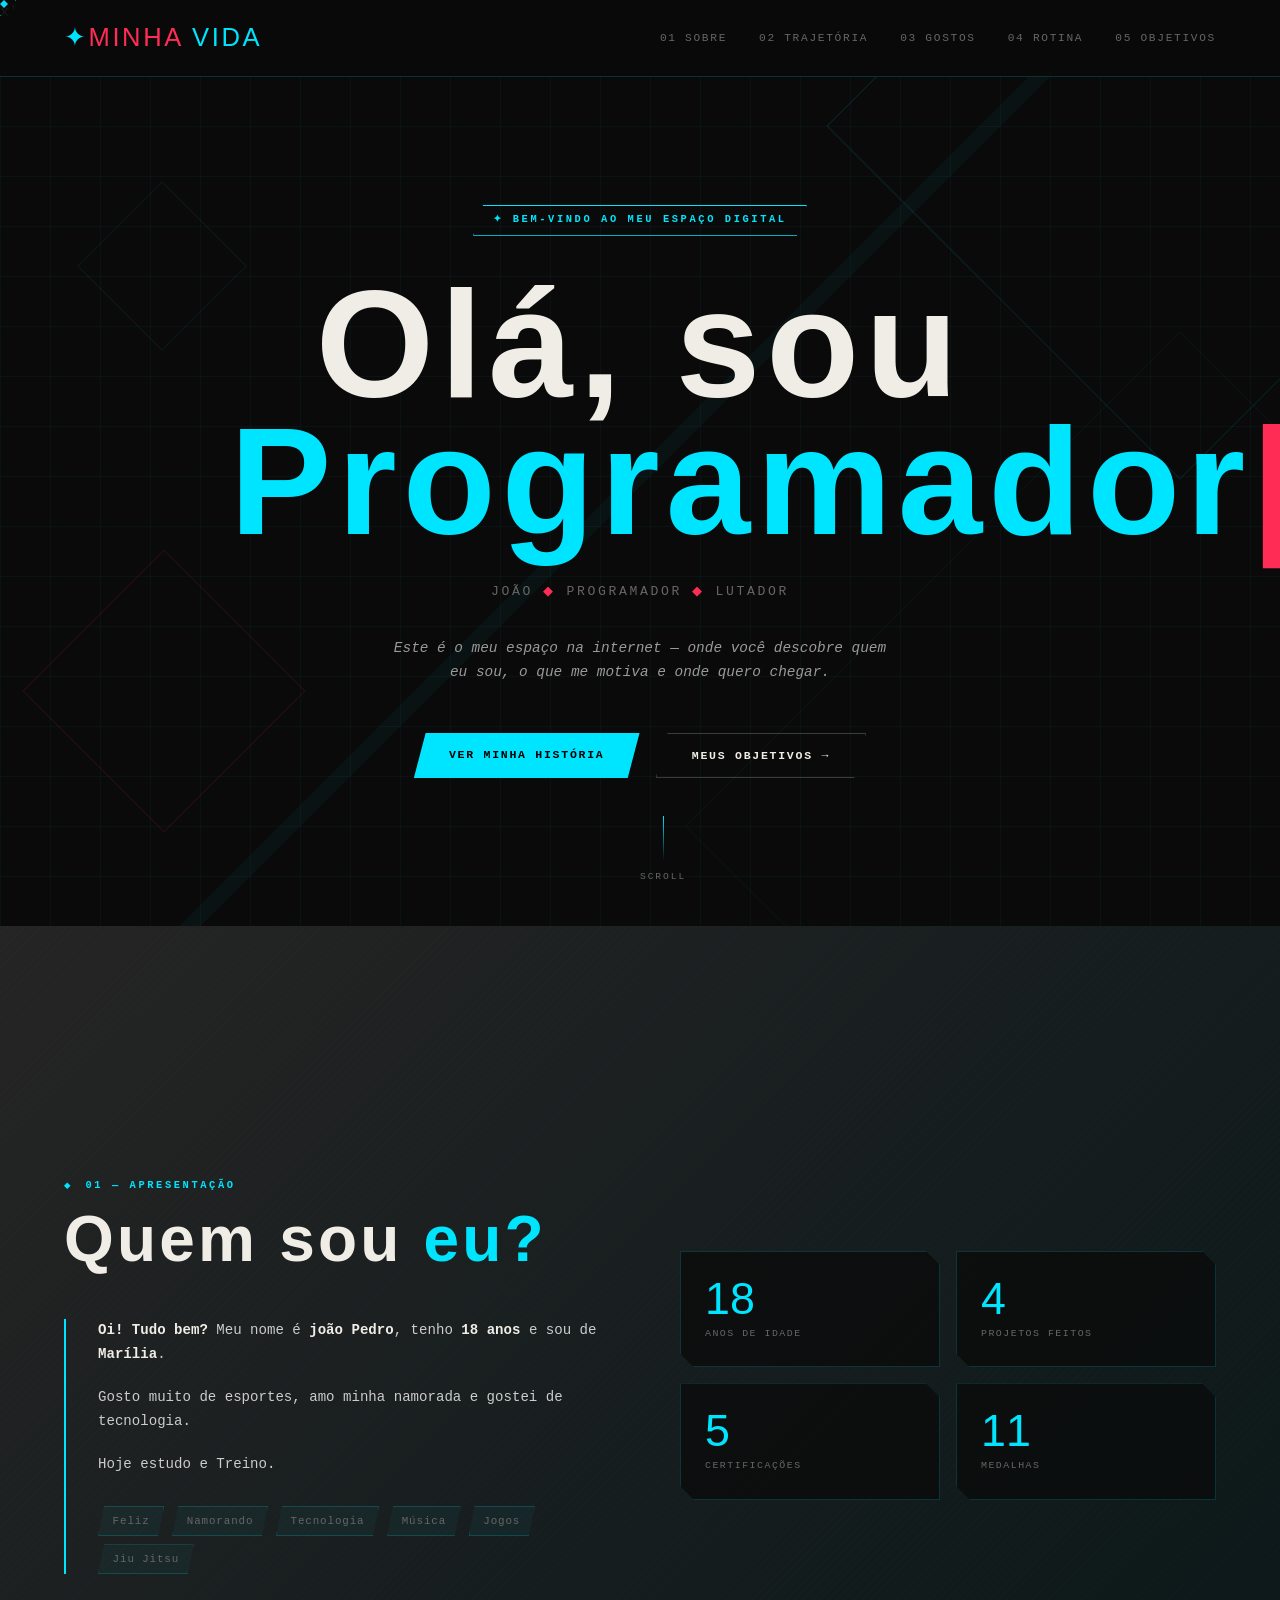
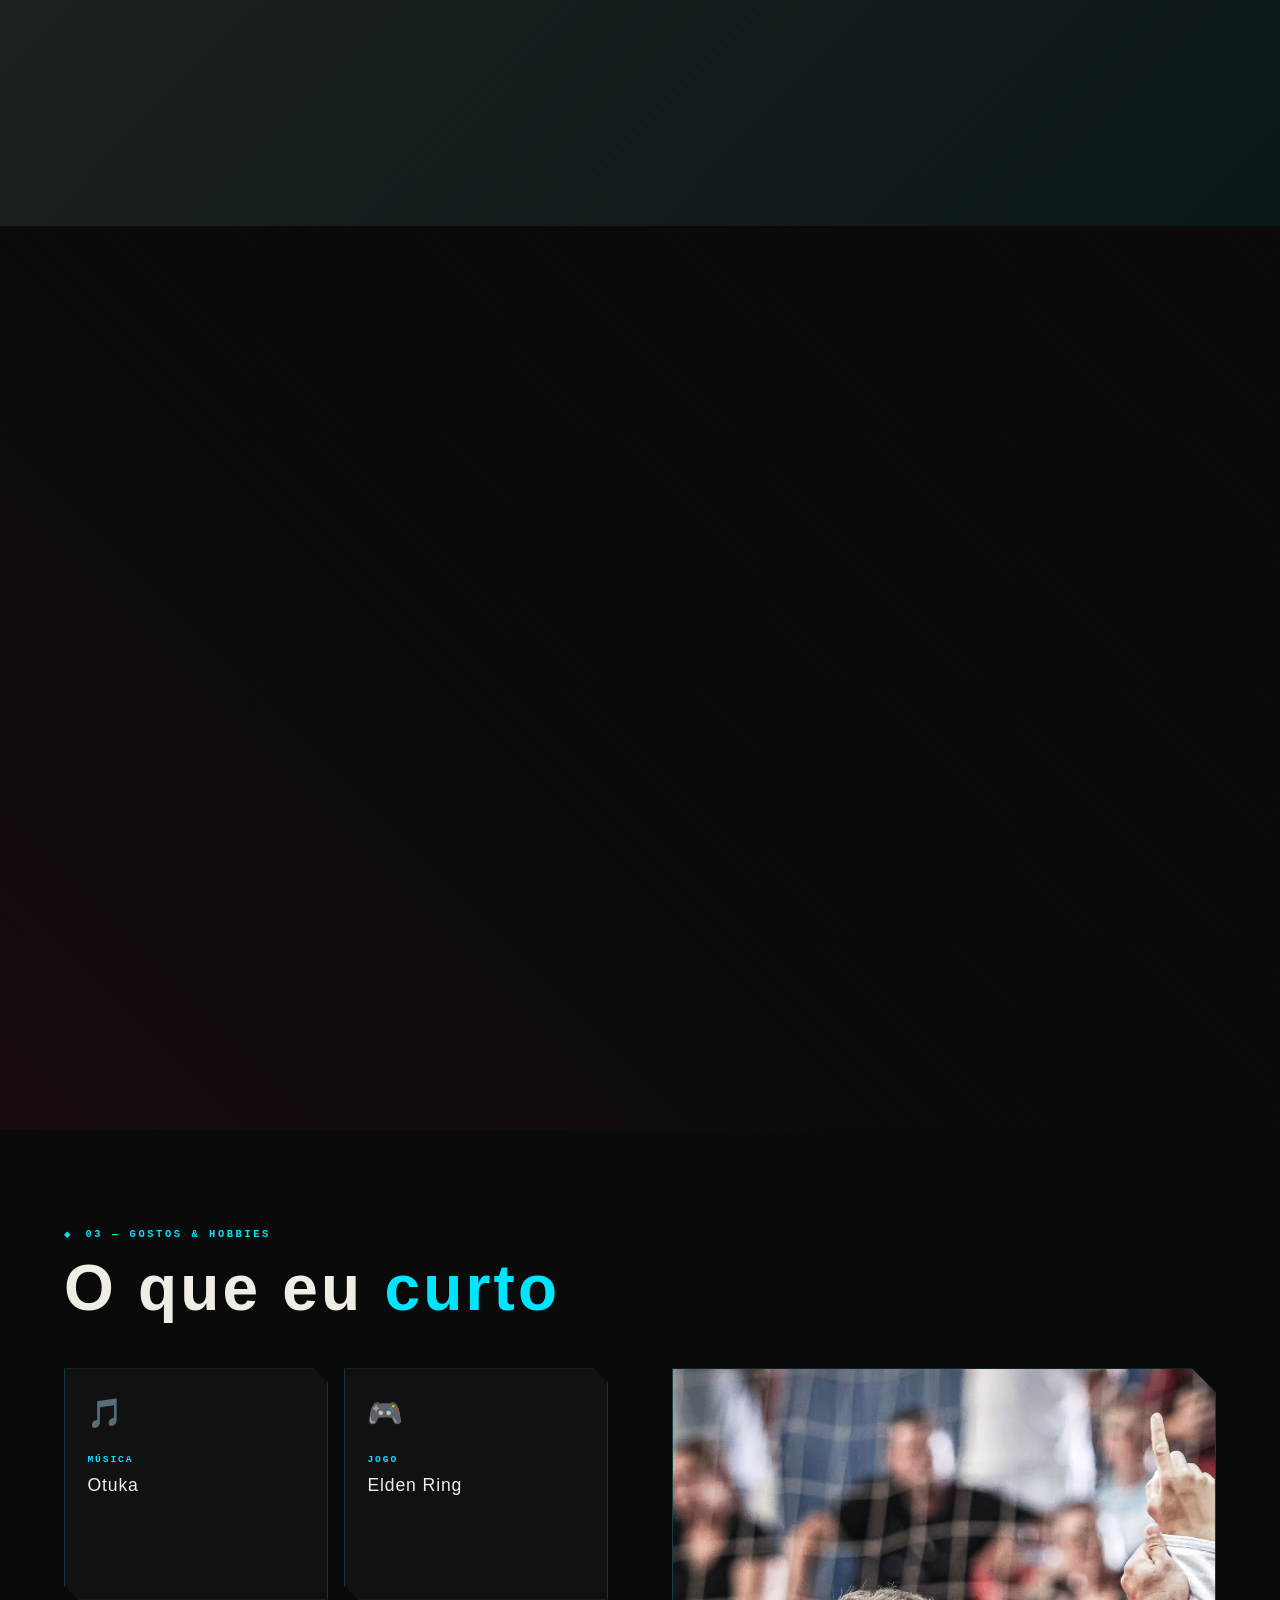
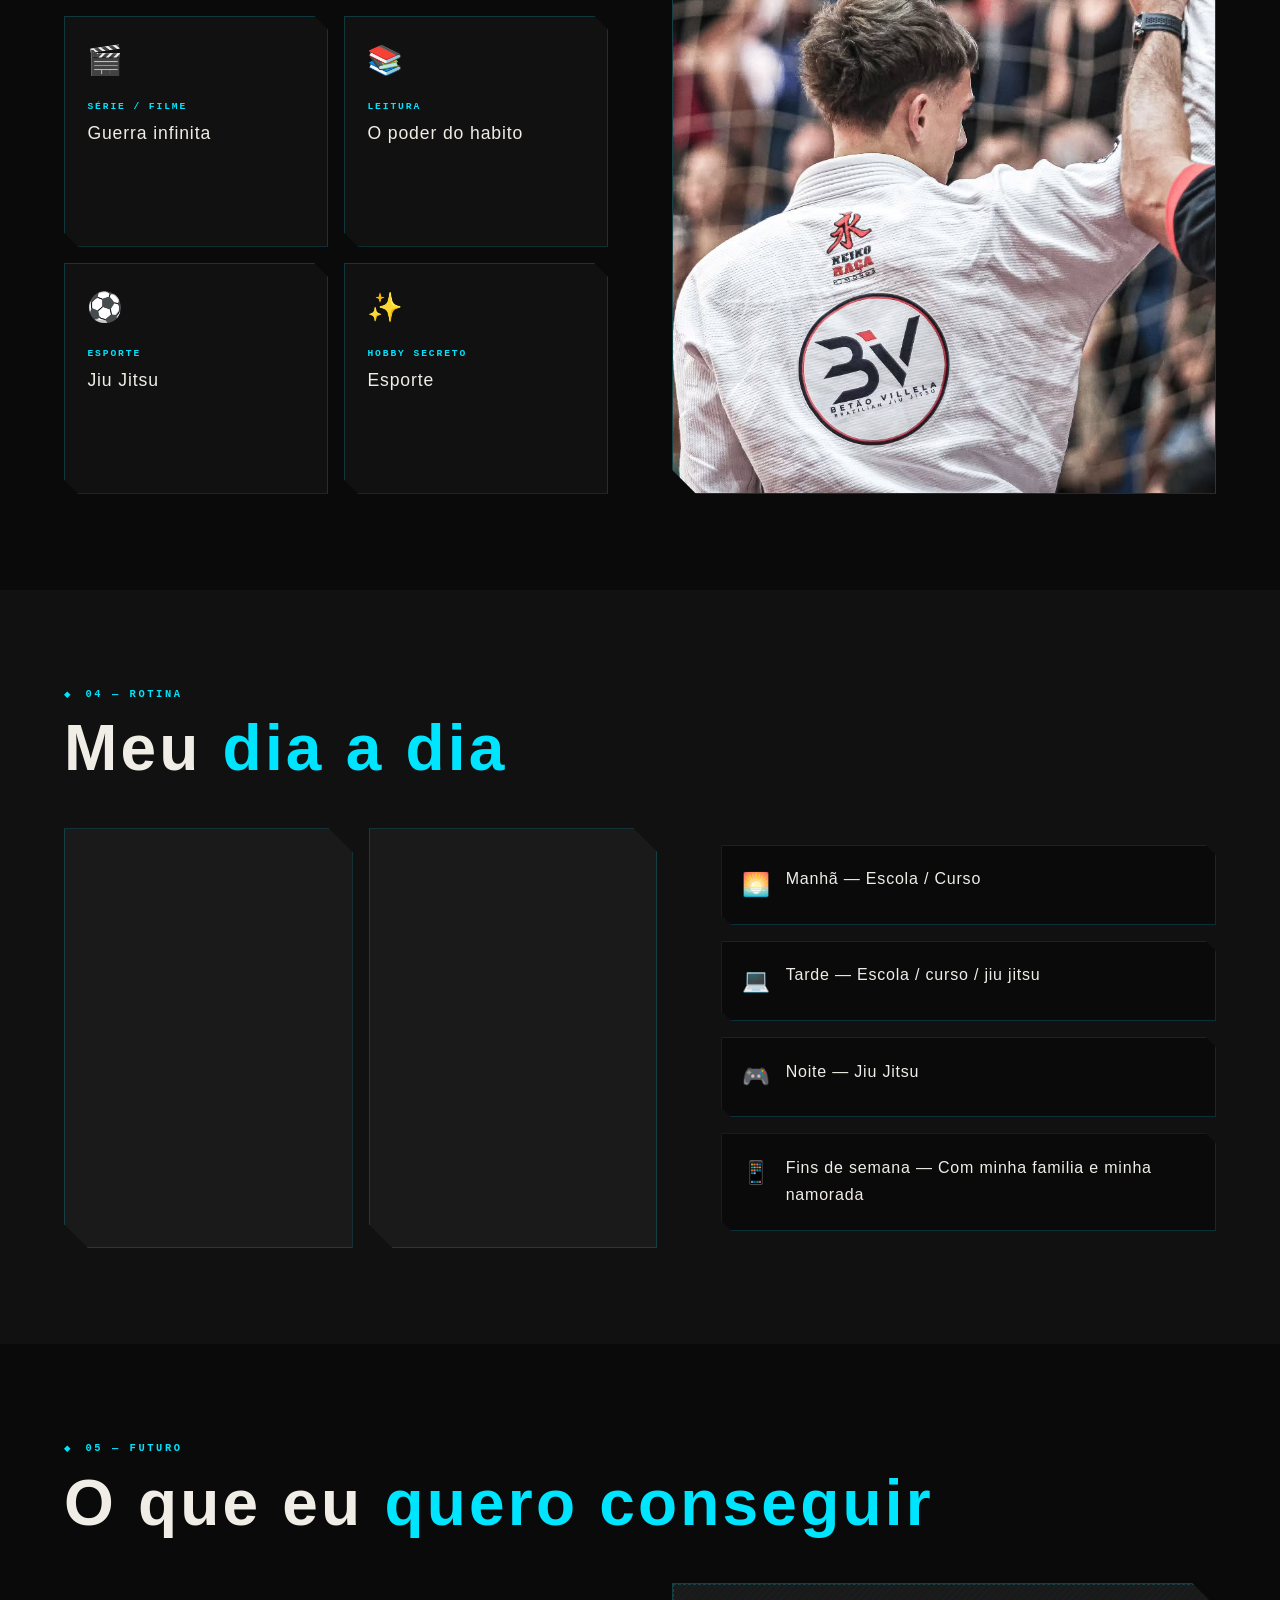
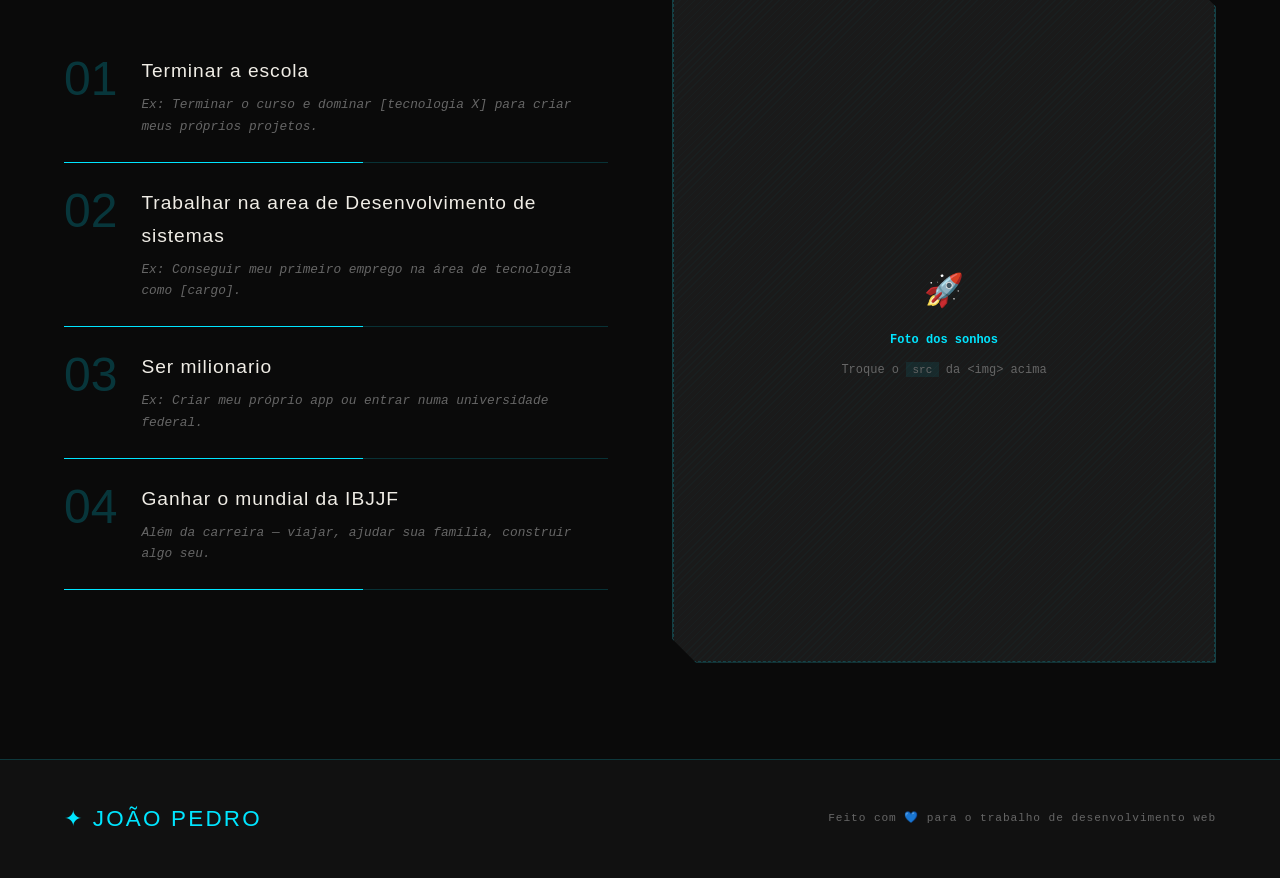
==== commit d006a9d1: "quase pronto" ====
--- a/index.html
+++ b/index.html
@@ -1,18 +1,21 @@
 <!DOCTYPE html>
 <html lang="en">
+
 <head>
   <meta charset="UTF-8">
   <meta name="viewport" content="width=device-width, initial-scale=1.0">
   <title>Document</title>
   <link rel="stylesheet" href="style.css">
 </head>
+
 <body>
+x'
   <div id="cursor"></div>
   <div id="cursorRing"></div>
 
   <!-- NAV -->
   <nav>
-    <div class="nav-logo">✦<span>MEU</span> SITE</div>
+    <div class="nav-logo">✦<span>MINHA</span> VIDA</div>
     <ul class="nav-links">
       <li><a href="#sobre">01 Sobre</a></li>
       <li><a href="#trajetoria">02 Trajetória</a></li>
@@ -83,17 +86,18 @@
         <h2 class="section-title">Quem sou <span>eu?</span></h2>
         <div class="sobre-text-box">
           <!-- ✏️ Escreva sua apresentação pessoal aqui -->
-          <p><strong>Oi! Tudo bem?</strong> Meu nome é <strong>[Seu Nome]</strong>, tenho <strong>[sua idade] anos</strong> e sou de <strong>[sua cidade]</strong>.</p>
-          <p>Desde pequeno(a) sempre fui fascinado(a) por tecnologia — ficava horas no computador querendo entender como tudo funcionava por trás da tela.</p>
-          <p>Hoje estudo <strong>[seu curso/escola]</strong> e descubro cada dia mais que <strong>tecnologia é minha maior paixão</strong>. Fora da tela, gosto de <strong>[hobbies]</strong>.</p>
+          <p><strong>Oi! Tudo bem?</strong> Meu nome é <strong>joão Pedro</strong>, tenho <strong>18 anos</strong> e sou
+            de <strong>Marília</strong>.</p>
+          <p>Gosto muito de esportes, amo minha namorada e gostei de tecnologia.</p>
+          <p>Hoje estudo e <strong></strong> Treino<strong></strong>.</p>
           <div class="tags-wrap">
             <!-- ✏️ Troque pelas palavras que te descrevem -->
-            <span class="tag">Curioso(a)</span>
-            <span class="tag">Criativo(a)</span>
+            <span class="tag">Feliz</span>
+            <span class="tag">Namorando</span>
             <span class="tag">Tecnologia</span>
             <span class="tag">Música</span>
             <span class="tag">Jogos</span>
-            <span class="tag">[adicione mais]</span>
+            <span class="tag">Jiu Jitsu</span>
           </div>
         </div>
       </div>
@@ -102,20 +106,20 @@
         <div class="sobre-stats">
           <!-- ✏️ Troque os valores pelos seus números reais -->
           <div class="stat-box">
-            <div class="stat-val">[00]</div>
+            <div class="stat-val">18</div>
             <div class="stat-label">Anos de idade</div>
           </div>
           <div class="stat-box">
-            <div class="stat-val">[00]</div>
+            <div class="stat-val">4</div>
             <div class="stat-label">Projetos feitos</div>
           </div>
           <div class="stat-box">
-            <div class="stat-val">[00]</div>
+            <div class="stat-val">5</div>
             <div class="stat-label">Certificações</div>
           </div>
           <div class="stat-box">
-            <div class="stat-val">∞</div>
-            <div class="stat-label">Curiosidade</div>
+            <div class="stat-val">11</div>
+            <div class="stat-label">Medalhas</div>
           </div>
         </div>
       </div>
@@ -144,24 +148,24 @@
         <div class="timeline">
           <!-- ✏️ Preencha com seu histórico acadêmico/profissional real -->
           <div class="timeline-item">
-            <div class="tl-year">20XX — 20XX</div>
-            <div class="tl-title">[Escola / Onde começou]</div>
-            <div class="tl-desc">Onde tudo começou. Descreva essa fase e o que foi marcante para você.</div>
+            <div class="tl-year">2018 - 2026</div>
+            <div class="tl-title">E.E Monsenhor Bicudo</div>
+            <div class="tl-desc">Minha escola</div>
           </div>
           <div class="timeline-item">
-            <div class="tl-year">20XX — Atual</div>
-            <div class="tl-title">[Curso Atual — Instituição]</div>
-            <div class="tl-desc">Seu curso atual, o que está aprendendo e por que escolheu essa área.</div>
+            <div class="tl-year">2025 - 2026</div>
+            <div class="tl-title">Desenvolvimento de sistemas</div>
+            <div class="tl-desc">Programação e Banco de dados</div>
           </div>
           <div class="timeline-item">
-            <div class="tl-year">20XX</div>
-            <div class="tl-title">[Projeto ou Certificação]</div>
-            <div class="tl-desc">Um projeto pessoal, curso extra ou conquista que te orgulha muito.</div>
+            <div class="tl-year">2025</div>
+            <div class="tl-title">Code experiece</div>
+            <div class="tl-desc">Terceiro lugar com uma premiação de uma Alexa</div>
           </div>
           <div class="timeline-item">
-            <div class="tl-year">Em andamento</div>
-            <div class="tl-title">[O que está desenvolvendo agora]</div>
-            <div class="tl-desc">Quais tecnologias ou conhecimentos você está estudando no momento?</div>
+            <div class="tl-year">2023 - 2026</div>
+            <div class="tl-title">Jiu jitsu</div>
+            <div class="tl-desc">Faixa Azul</div>
           </div>
         </div>
       </div>
@@ -171,25 +175,24 @@
         <div class="skills-wrap">
           <!-- ✏️ Edite nomes e data-width (0 a 100) com suas habilidades reais -->
           <div class="skill-bar">
-            <div class="skill-header"><span>HTML / CSS</span><span>80%</span></div>
-            <div class="bar-track"><div class="bar-fill" data-width="80"></div></div>
+            <div class="skill-header"><span>HTML / CSS / JAVASCRIPT / PYTHON</span></div>
+            <div class="bar-track">
+              <div class="bar-fill" data-width="100"></div>
+            </div>
           </div>
           <div class="skill-bar">
-            <div class="skill-header"><span>JavaScript</span><span>60%</span></div>
-            <div class="bar-track"><div class="bar-fill" data-width="60"></div></div>
+            <div class="skill-header"><span>ANGULAR</span></div>
+            <div class="bar-track">
+              <div class="bar-fill" data-width="100"></div>
+            </div>
           </div>
           <div class="skill-bar">
-            <div class="skill-header"><span>[Habilidade]</span><span>70%</span></div>
-            <div class="bar-track"><div class="bar-fill" data-width="70"></div></div>
-          </div>
-          <div class="skill-bar">
-            <div class="skill-header"><span>[Habilidade]</span><span>50%</span></div>
-            <div class="bar-track"><div class="bar-fill" data-width="50"></div></div>
-          </div>
-          <div class="skill-bar">
-            <div class="skill-header"><span>[Habilidade]</span><span>45%</span></div>
-            <div class="bar-track"><div class="bar-fill" data-width="45"></div></div>
-          </div>
+            <div class="skill-header"><span>JIU JITSU</span></div>
+            <div class="bar-track">
+              <div class="bar-fill" data-width="100"></div>
+            </div>
+          </div>
+
         </div>
       </div>
     </div>
@@ -207,39 +210,39 @@
         <div class="gosto-card reveal">
           <div class="gosto-emoji">🎵</div>
           <div class="gosto-label">Música</div>
-          <div class="gosto-val">[Artista/banda]</div>
+          <div class="gosto-val">Otuka</div>
         </div>
         <div class="gosto-card reveal" style="transition-delay:.1s">
           <div class="gosto-emoji">🎮</div>
           <div class="gosto-label">Jogo</div>
-          <div class="gosto-val">[Nome do jogo]</div>
+          <div class="gosto-val">Elden Ring</div>
         </div>
         <div class="gosto-card reveal" style="transition-delay:.2s">
           <div class="gosto-emoji">🎬</div>
           <div class="gosto-label">Série / Filme</div>
-          <div class="gosto-val">[Nome]</div>
+          <div class="gosto-val">Guerra infinita</div>
         </div>
         <div class="gosto-card reveal" style="transition-delay:.3s">
           <div class="gosto-emoji">📚</div>
           <div class="gosto-label">Leitura</div>
-          <div class="gosto-val">[Livro / tipo]</div>
+          <div class="gosto-val">O poder do habito</div>
         </div>
         <div class="gosto-card reveal" style="transition-delay:.4s">
           <div class="gosto-emoji">⚽</div>
           <div class="gosto-label">Esporte</div>
-          <div class="gosto-val">[Esporte favorito]</div>
+          <div class="gosto-val">Jiu Jitsu</div>
         </div>
         <div class="gosto-card reveal" style="transition-delay:.5s">
           <div class="gosto-emoji">✨</div>
           <div class="gosto-label">Hobby secreto</div>
-          <div class="gosto-val">[Algo seu]</div>
+          <div class="gosto-val">Esporte</div>
         </div>
       </div>
 
       <div class="reveal-right">
         <div class="gostos-photo">
           <!-- ✏️ FOTO: você fazendo seu hobby favorito -->
-          <img src="SUA_FOTO_GOSTOS.jpg" alt="Hobby" />
+          <img src="foto3.jpeg" alt="Hobby" />
           <div class="photo-ph">
             <span class="icon">🎯</span>
             <strong>Foto do hobby</strong>
@@ -257,13 +260,18 @@
       <h2 class="section-title">Meu <span>dia a dia</span></h2>
     </div>
     <div class="rotina-layout">
-      <div class="rotina-photo reveal-left">
-        <!-- ✏️ FOTO: seu setup, quarto, escola, momento típico do dia -->
-        <img src="SUA_FOTO_ROTINA.jpg" alt="Rotina" />
-        <div class="photo-ph">
-          <span class="icon">☀️</span>
-          <strong>Foto da rotina</strong>
-          <p>Troque o <code>src</code> da &lt;img&gt; acima</p>
+      <div class="rotina-photos reveal-left">
+
+        <div class="rotina-photo">
+          <img
+            src="https://blog.geekhunter.com.br/wp-content/uploads/2024/12/chris-ried-ieic5Tq8YMk-unsplash-scaled.jpg"
+            alt="Rotina 1" />
+        </div>
+
+        <div class="rotina-photo">
+          <img
+            src="https://correiopaulista.com/wp-content/uploads/2023/05/05052023-campeonato-brasileiro-de-jiu-jitsu-movimenta-ginasio-jose-correa-neste-fim-de-semana-0.jpg"
+            alt="Rotina 2" />
         </div>
       </div>
       <div class="rotina-items reveal-right">
@@ -272,28 +280,24 @@
           <div class="rotina-icon">🌅</div>
           <div>
             <div class="rotina-item-title">Manhã — Escola / Curso</div>
-            <div class="rotina-item-desc">Como começa seu dia? Horário, rotina matinal.</div>
           </div>
         </div>
         <div class="rotina-item">
           <div class="rotina-icon">💻</div>
           <div>
-            <div class="rotina-item-title">Tarde — Estudos</div>
-            <div class="rotina-item-desc">O que você estuda ou pratica nas horas vagas?</div>
+            <div class="rotina-item-title">Tarde — Escola / curso / jiu jitsu</div>
           </div>
         </div>
         <div class="rotina-item">
           <div class="rotina-icon">🎮</div>
           <div>
-            <div class="rotina-item-title">Noite — Lazer</div>
-            <div class="rotina-item-desc">Jogos, séries, música — como você descomprime?</div>
+            <div class="rotina-item-title">Noite — Jiu Jitsu</div>
           </div>
         </div>
         <div class="rotina-item">
           <div class="rotina-icon">📱</div>
           <div>
-            <div class="rotina-item-title">Sempre — Conectado</div>
-            <div class="rotina-item-desc">Redes, apps e plataformas do seu cotidiano.</div>
+            <div class="rotina-item-title">Fins de semana — Com minha familia e minha namorada</div>
           </div>
         </div>
       </div>
@@ -304,7 +308,7 @@
   <section id="objetivos">
     <div class="reveal">
       <div class="section-label">05 — Futuro</div>
-      <h2 class="section-title">Para onde <span>quero ir</span></h2>
+      <h2 class="section-title"> O que eu <span>quero conseguir</span></h2>
     </div>
     <div class="obj-layout">
       <div class="obj-list">
@@ -312,28 +316,28 @@
         <div class="obj-item reveal">
           <div class="obj-num">01</div>
           <div>
-            <div class="obj-title">[Objetivo de curto prazo]</div>
+            <div class="obj-title">Terminar a escola</div>
             <div class="obj-desc">Ex: Terminar o curso e dominar [tecnologia X] para criar meus próprios projetos.</div>
           </div>
         </div>
         <div class="obj-item reveal" style="transition-delay:.15s">
           <div class="obj-num">02</div>
           <div>
-            <div class="obj-title">[Objetivo profissional]</div>
+            <div class="obj-title">Trabalhar na area de Desenvolvimento de sistemas</div>
             <div class="obj-desc">Ex: Conseguir meu primeiro emprego na área de tecnologia como [cargo].</div>
           </div>
         </div>
         <div class="obj-item reveal" style="transition-delay:.3s">
           <div class="obj-num">03</div>
           <div>
-            <div class="obj-title">[Sonho / meta grande]</div>
+            <div class="obj-title">Ser milionario</div>
             <div class="obj-desc">Ex: Criar meu próprio app ou entrar numa universidade federal.</div>
           </div>
         </div>
         <div class="obj-item reveal" style="transition-delay:.45s">
           <div class="obj-num">04</div>
           <div>
-            <div class="obj-title">[Sonho pessoal]</div>
+            <div class="obj-title">Ganhar o mundial da IBJJF</div>
             <div class="obj-desc">Além da carreira — viajar, ajudar sua família, construir algo seu.</div>
           </div>
         </div>
@@ -341,7 +345,7 @@
 
       <div class="obj-photo reveal-right">
         <!-- ✏️ FOTO: imagem que represente seus sonhos ou aspirações -->
-        <img src="SUA_FOTO_OBJETIVOS.jpg" alt="Objetivos" />
+        <img src="https://scontent.fbau1-1.fna.fbcdn.net/v/t39.30808-6/500345242_1279951307471466_3510460820294097249_n.jpg?stp=dst-jpg_s590x590_tt6&_nc_cat=104&ccb=1-7&_nc_sid=7b2446&_nc_ohc=E6G0t_K9HFgQ7kNvwE1xlcL&_nc_oc=AdpriWn79QgTr_uXBYVl7v-snYrX-BKflCfAvIk_h3tayfWN7WeoQN-4MBG5OWLtjogIg6zXnk0f7-Wgr13C4Pjr&_nc_zt=23&_nc_ht=scontent.fbau1-1.fna&_nc_gid=IPKpKfC-4GNnchl35MRAOQ&_nc_ss=7b289&oh=00_Af7OHRlWfM90jPMF_3TAf22nrTclaTEieua0pOtqODo3SQ&oe=6A03E066" alt="Objetivos" />
         <div class="photo-ph" style="min-height:350px">
           <span class="icon">🚀</span>
           <strong>Foto dos sonhos</strong>
@@ -355,11 +359,12 @@
   <footer>
     <div class="footer-name">
       <!-- ✏️ Seu nome aqui -->
-      ✦ [SEU NOME]
+      ✦ JOÃO PEDRO
     </div>
     <div class="footer-copy">Feito com 💙 para o trabalho de desenvolvimento web</div>
   </footer>
 
   <script src="script.js"></script>
 </body>
+
 </html>
--- a/style.css
+++ b/style.css
@@ -235,8 +235,8 @@
 .sobre-overlay {
   position: absolute; inset: 0;
   background: linear-gradient(135deg,
-    rgba(10,10,10,0.94) 0%,
-    rgba(10,10,10,0.72) 50%,
+    rgba(39, 38, 38, 0.94) 0%,
+
     rgba(0,229,255,0.06) 100%);
 }
 .sobre-overlay::after {
@@ -319,7 +319,7 @@
 */
 .traj-bg {
   position: absolute; inset: 0;
-  background-image: url('SUA_FOTO_FUNDO_02.jpg');
+  background-image: url('foto2.jpeg');
   background-size: cover;
   background-position: center;
   background-attachment: fixed;
@@ -402,7 +402,12 @@
 
 /* ─── SEÇÃO 04 — ROTINA ─── */
 #rotina { background: var(--surface); padding: 6rem 5%; }
-.rotina-layout { display:grid; grid-template-columns:1fr 1fr; gap:4rem; align-items:center; }
+.rotina-layout {
+  display:grid;
+  grid-template-columns:1.2fr 1fr;
+  gap:4rem;
+  align-items:center;
+}
 .rotina-photo {
   width:100%; aspect-ratio:1;
   clip-path: polygon(0 0, calc(100% - 24px) 0, 100% 24px, 100% 100%, 24px 100%, 0 calc(100% - 24px));
@@ -421,6 +426,28 @@
 .rotina-item-title { font-family:'Bebas Neue',sans-serif; font-size:1rem; letter-spacing:0.05em; margin-bottom:0.2rem; }
 .rotina-item-desc { font-size:0.78rem; color:var(--muted); font-style:italic; }
 
+.rotina-photos{
+  display:grid;
+  grid-template-columns: repeat(2, 1fr);
+  gap:1rem;
+}
+
+.rotina-photo {
+  width:100%;
+  height:420px;
+  clip-path: polygon(0 0, calc(100% - 24px) 0, 100% 24px, 100% 100%, 24px 100%, 0 calc(100% - 24px));
+  overflow:hidden;
+  border:1px solid var(--border);
+  background:var(--s2);
+}
+
+.rotina-photo img {
+  width:100%;
+  height:100%;
+  object-fit:cover;
+  object-position:center top;
+
+}
 /* ─── SEÇÃO 05 — OBJETIVOS ─── */
 #objetivos { background: var(--bg); padding: 6rem 5%; }
 .obj-layout { display:grid; grid-template-columns:1fr 1fr; gap:4rem; align-items:center; }
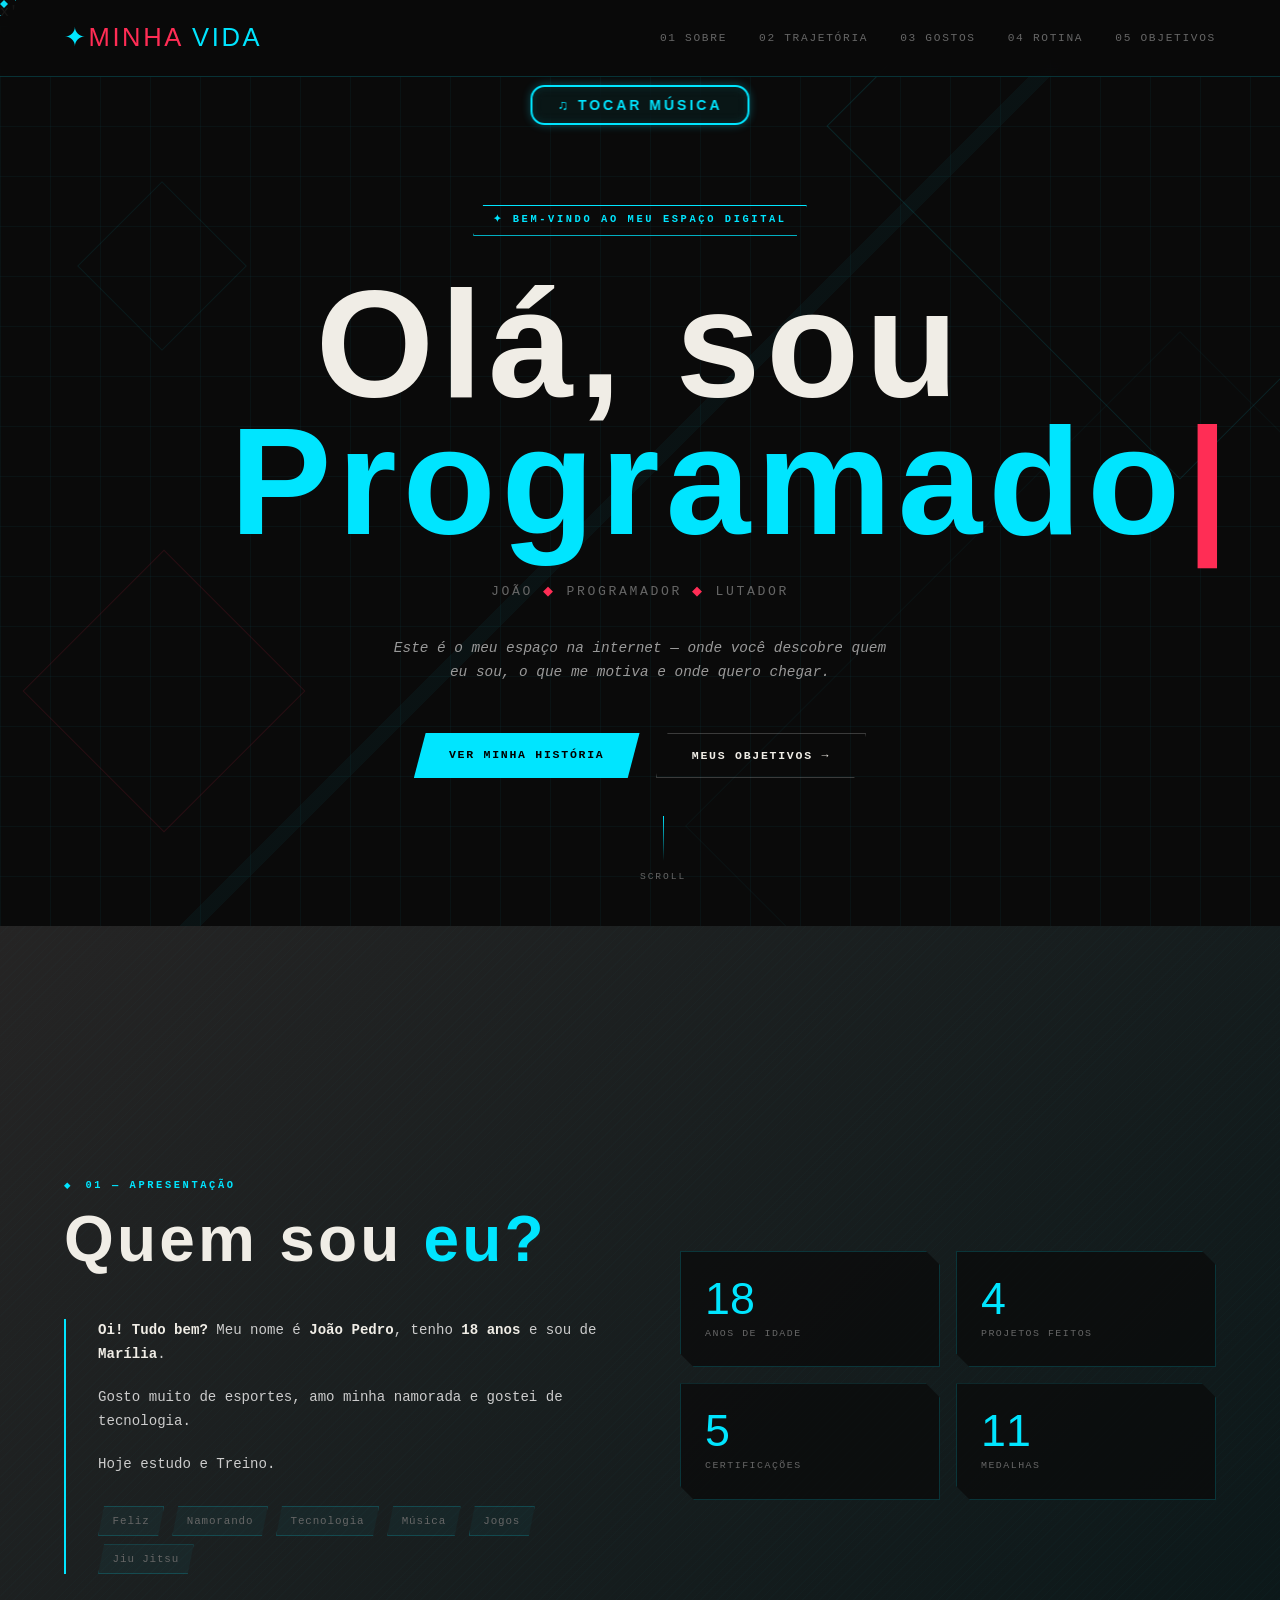
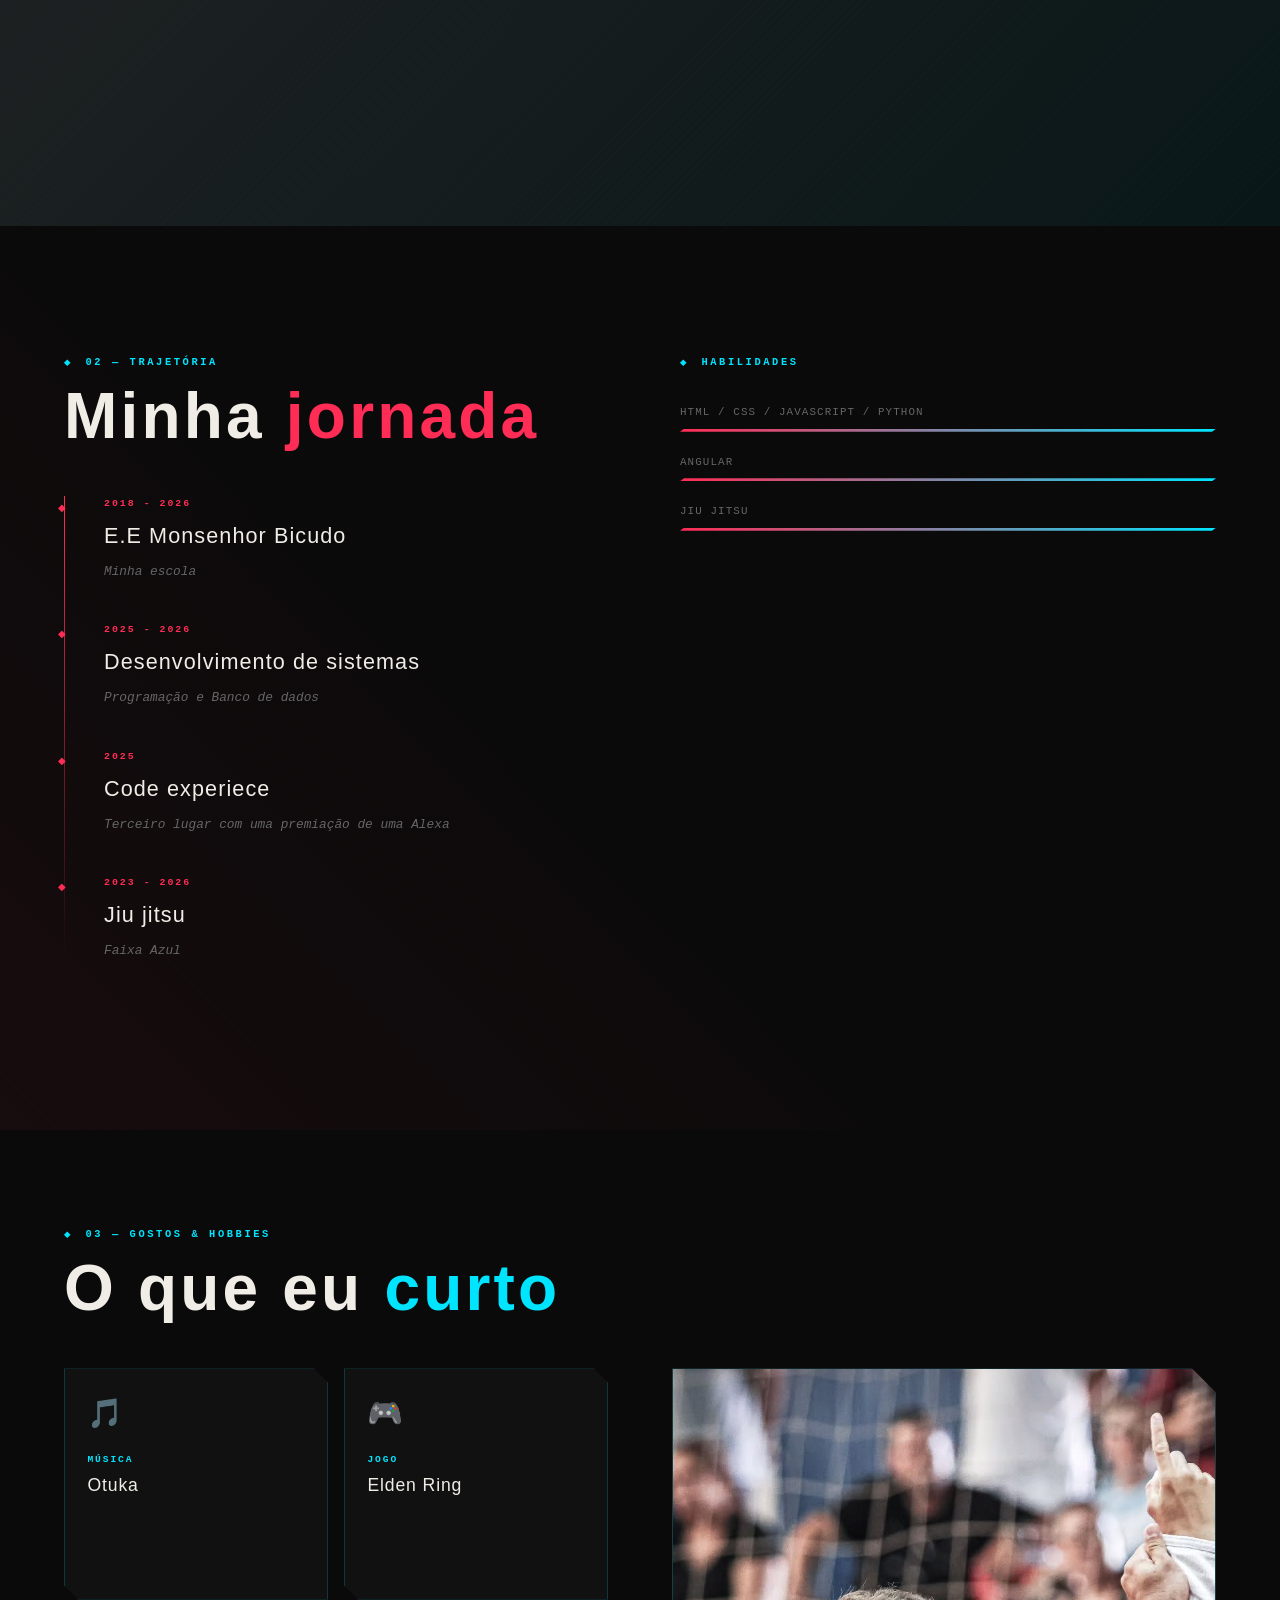
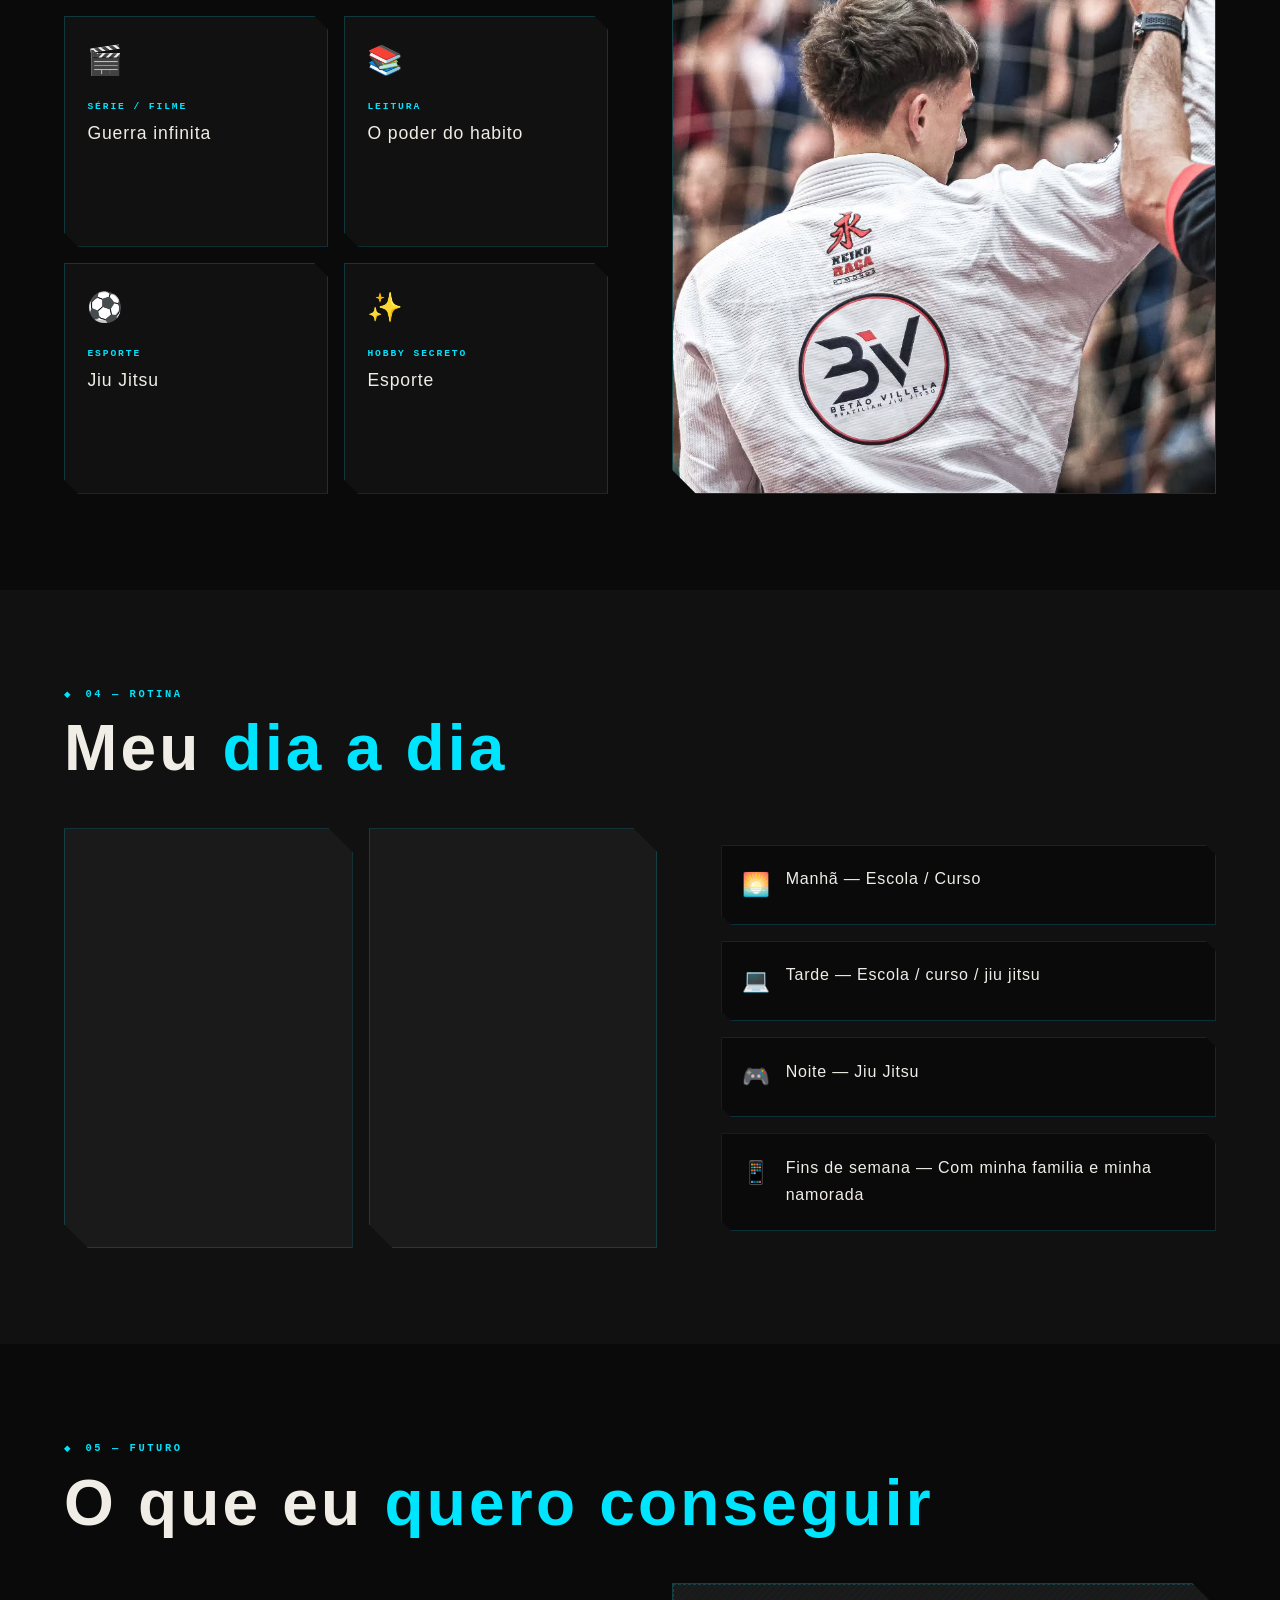
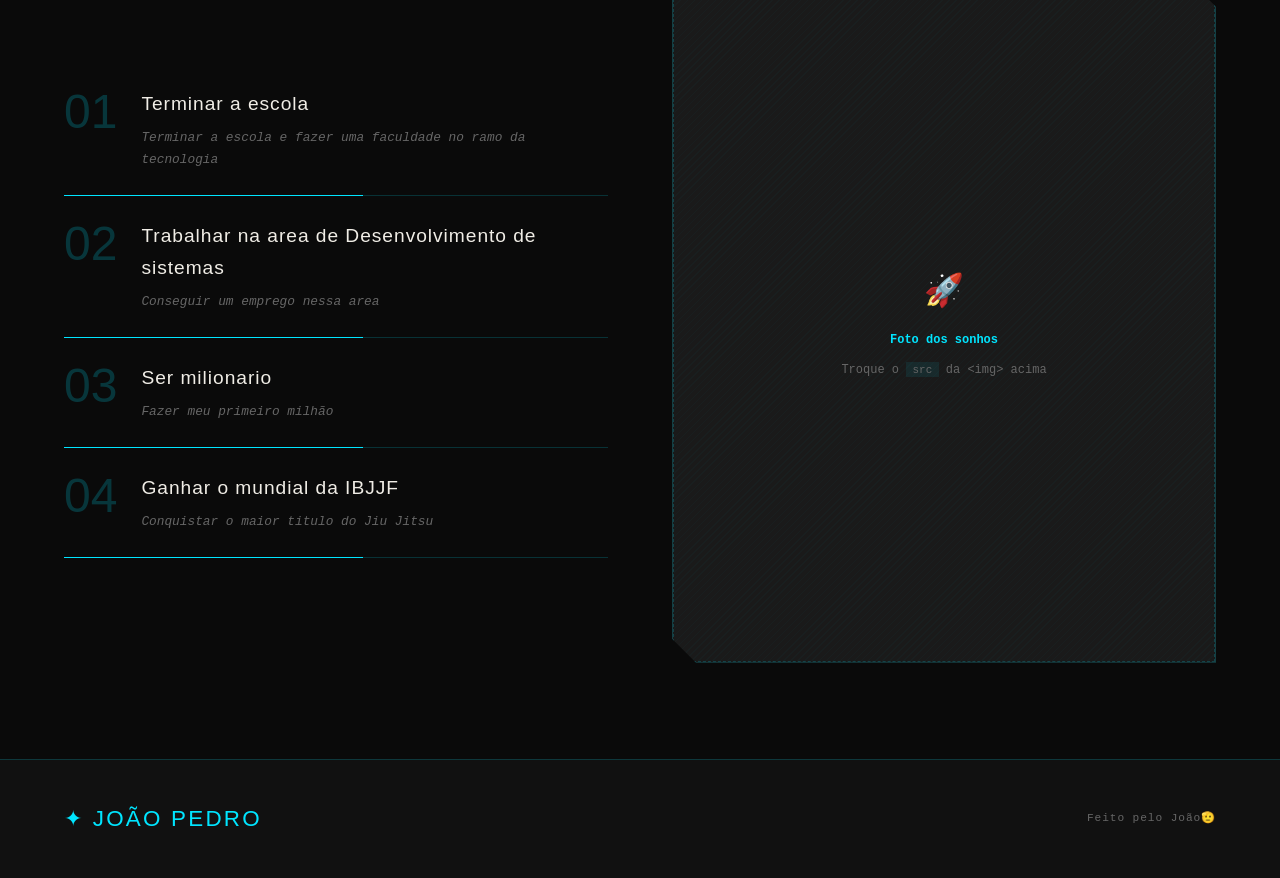
==== commit 9ec12246: "Musica colocada" ====
--- a/index.html
+++ b/index.html
@@ -9,7 +9,15 @@
 </head>
 
 <body>
-x'
+  x'
+  <button id="music-btn">
+    ♫ TOCAR MÚSICA
+  </button>
+
+  <audio id="musica" loop>
+    <source src="Dinheiro.mp3" type="audio/mpeg">
+  </audio>
+
   <div id="cursor"></div>
   <div id="cursorRing"></div>
 
@@ -86,7 +94,7 @@
         <h2 class="section-title">Quem sou <span>eu?</span></h2>
         <div class="sobre-text-box">
           <!-- ✏️ Escreva sua apresentação pessoal aqui -->
-          <p><strong>Oi! Tudo bem?</strong> Meu nome é <strong>joão Pedro</strong>, tenho <strong>18 anos</strong> e sou
+          <p><strong>Oi! Tudo bem?</strong> Meu nome é <strong>João Pedro</strong>, tenho <strong>18 anos</strong> e sou
             de <strong>Marília</strong>.</p>
           <p>Gosto muito de esportes, amo minha namorada e gostei de tecnologia.</p>
           <p>Hoje estudo e <strong></strong> Treino<strong></strong>.</p>
@@ -304,6 +312,7 @@
     </div>
   </section>
 
+
   <!-- ══════════════ 05 — OBJETIVOS ══════════════ -->
   <section id="objetivos">
     <div class="reveal">
@@ -317,35 +326,37 @@
           <div class="obj-num">01</div>
           <div>
             <div class="obj-title">Terminar a escola</div>
-            <div class="obj-desc">Ex: Terminar o curso e dominar [tecnologia X] para criar meus próprios projetos.</div>
+            <div class="obj-desc">Terminar a escola e fazer uma faculdade no ramo da tecnologia </div>
           </div>
         </div>
         <div class="obj-item reveal" style="transition-delay:.15s">
           <div class="obj-num">02</div>
           <div>
             <div class="obj-title">Trabalhar na area de Desenvolvimento de sistemas</div>
-            <div class="obj-desc">Ex: Conseguir meu primeiro emprego na área de tecnologia como [cargo].</div>
+            <div class="obj-desc">Conseguir um emprego nessa area</div>
           </div>
         </div>
         <div class="obj-item reveal" style="transition-delay:.3s">
           <div class="obj-num">03</div>
           <div>
             <div class="obj-title">Ser milionario</div>
-            <div class="obj-desc">Ex: Criar meu próprio app ou entrar numa universidade federal.</div>
+            <div class="obj-desc">Fazer meu primeiro milhão</div>
           </div>
         </div>
         <div class="obj-item reveal" style="transition-delay:.45s">
           <div class="obj-num">04</div>
           <div>
             <div class="obj-title">Ganhar o mundial da IBJJF</div>
-            <div class="obj-desc">Além da carreira — viajar, ajudar sua família, construir algo seu.</div>
+            <div class="obj-desc">Conquistar o maior titulo do Jiu Jitsu</div>
           </div>
         </div>
       </div>
 
       <div class="obj-photo reveal-right">
         <!-- ✏️ FOTO: imagem que represente seus sonhos ou aspirações -->
-        <img src="https://scontent.fbau1-1.fna.fbcdn.net/v/t39.30808-6/500345242_1279951307471466_3510460820294097249_n.jpg?stp=dst-jpg_s590x590_tt6&_nc_cat=104&ccb=1-7&_nc_sid=7b2446&_nc_ohc=E6G0t_K9HFgQ7kNvwE1xlcL&_nc_oc=AdpriWn79QgTr_uXBYVl7v-snYrX-BKflCfAvIk_h3tayfWN7WeoQN-4MBG5OWLtjogIg6zXnk0f7-Wgr13C4Pjr&_nc_zt=23&_nc_ht=scontent.fbau1-1.fna&_nc_gid=IPKpKfC-4GNnchl35MRAOQ&_nc_ss=7b289&oh=00_Af7OHRlWfM90jPMF_3TAf22nrTclaTEieua0pOtqODo3SQ&oe=6A03E066" alt="Objetivos" />
+        <img
+          src="https://scontent.fbau1-1.fna.fbcdn.net/v/t39.30808-6/500345242_1279951307471466_3510460820294097249_n.jpg?stp=dst-jpg_s590x590_tt6&_nc_cat=104&ccb=1-7&_nc_sid=7b2446&_nc_ohc=E6G0t_K9HFgQ7kNvwE1xlcL&_nc_oc=AdpriWn79QgTr_uXBYVl7v-snYrX-BKflCfAvIk_h3tayfWN7WeoQN-4MBG5OWLtjogIg6zXnk0f7-Wgr13C4Pjr&_nc_zt=23&_nc_ht=scontent.fbau1-1.fna&_nc_gid=IPKpKfC-4GNnchl35MRAOQ&_nc_ss=7b289&oh=00_Af7OHRlWfM90jPMF_3TAf22nrTclaTEieua0pOtqODo3SQ&oe=6A03E066"
+          alt="Objetivos" />
         <div class="photo-ph" style="min-height:350px">
           <span class="icon">🚀</span>
           <strong>Foto dos sonhos</strong>
@@ -361,7 +372,7 @@
       <!-- ✏️ Seu nome aqui -->
       ✦ JOÃO PEDRO
     </div>
-    <div class="footer-copy">Feito com 💙 para o trabalho de desenvolvimento web</div>
+    <div class="footer-copy">Feito pelo João🫡</div>
   </footer>
 
   <script src="script.js"></script>
--- a/style.css
+++ b/style.css
@@ -18,6 +18,44 @@
   font-size: 15px;
   line-height: 1.7;
   overflow-x: hidden;
+}
+
+#music-btn {
+  position: absolute;
+  top: 85px;
+  left: 50%;
+  transform: translateX(-50%);
+
+  background: rgba(0, 255, 255, 0.05);
+  border: 2px solid #00e5ff;
+  color: #00e5ff;
+
+  padding: 10px 25px;
+  border-radius: 14px;
+
+  font-size: 14px;
+  font-weight: 700;
+  letter-spacing: 3px;
+
+  cursor: pointer;
+  transition: all 0.3s ease;
+
+  backdrop-filter: blur(8px);
+  box-shadow:
+    0 0 10px rgba(0,229,255,0.3),
+    inset 0 0 10px rgba(0,229,255,0.1);
+
+  z-index: 999;
+}
+
+#music-btn:hover {
+  background: rgba(0, 229, 255, 0.12);
+
+  box-shadow:
+    0 0 20px rgba(0,229,255,0.6),
+    inset 0 0 12px rgba(0,229,255,0.2);
+
+  transform: translateX(-50%) scale(1.05);
 }
 
 /* ─── CURSOR ─── */
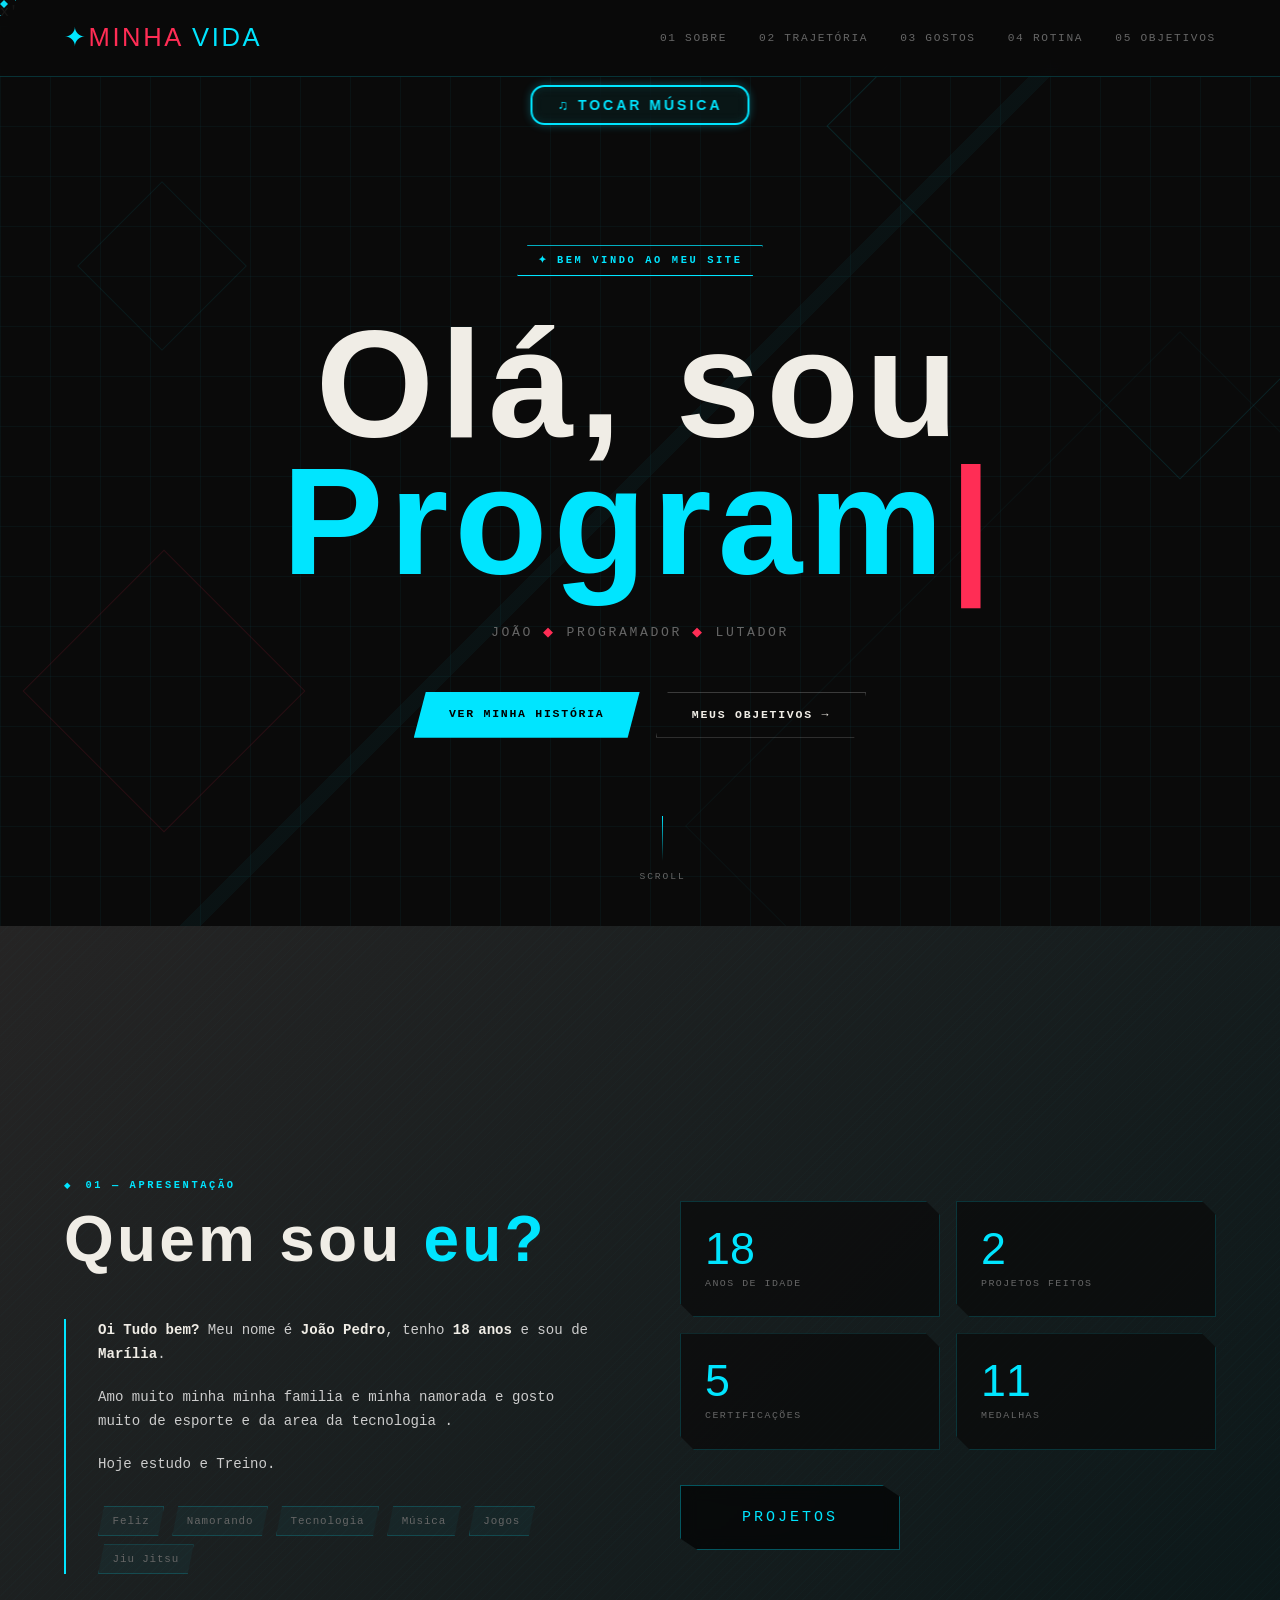
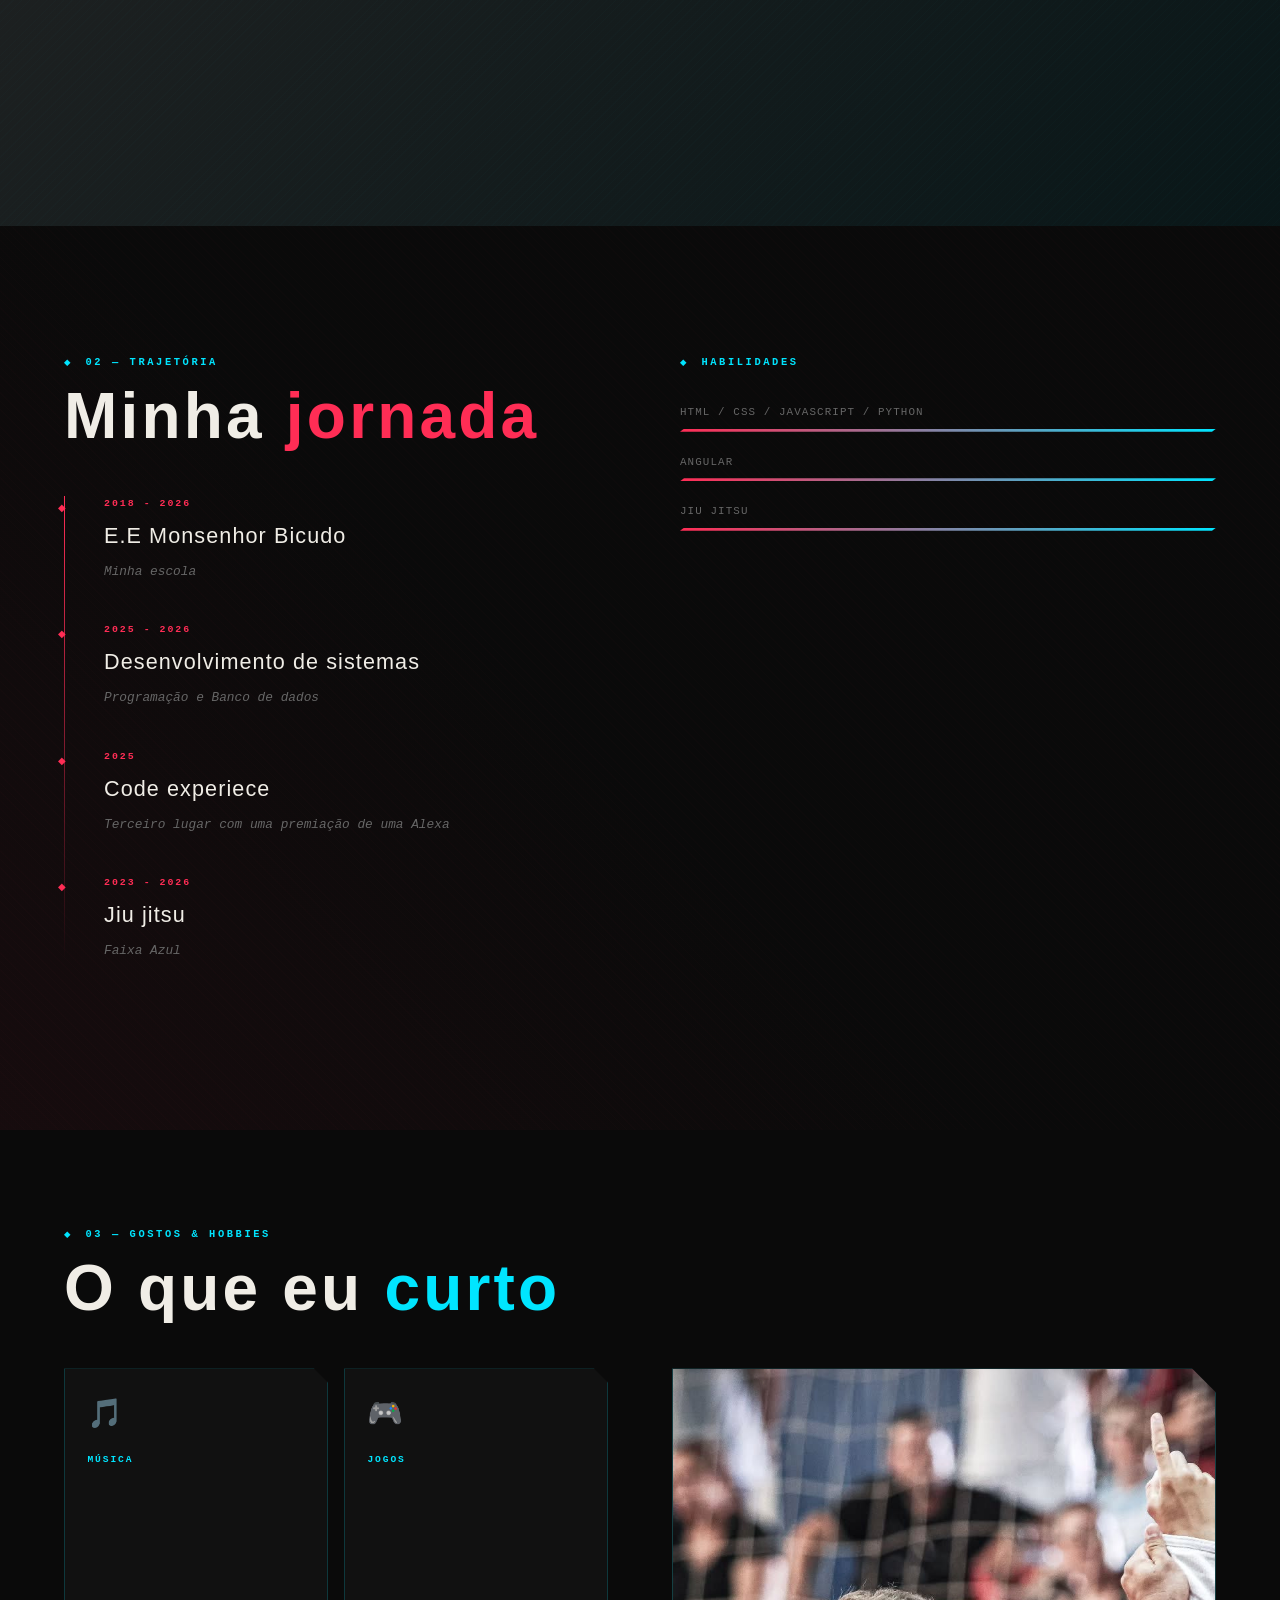
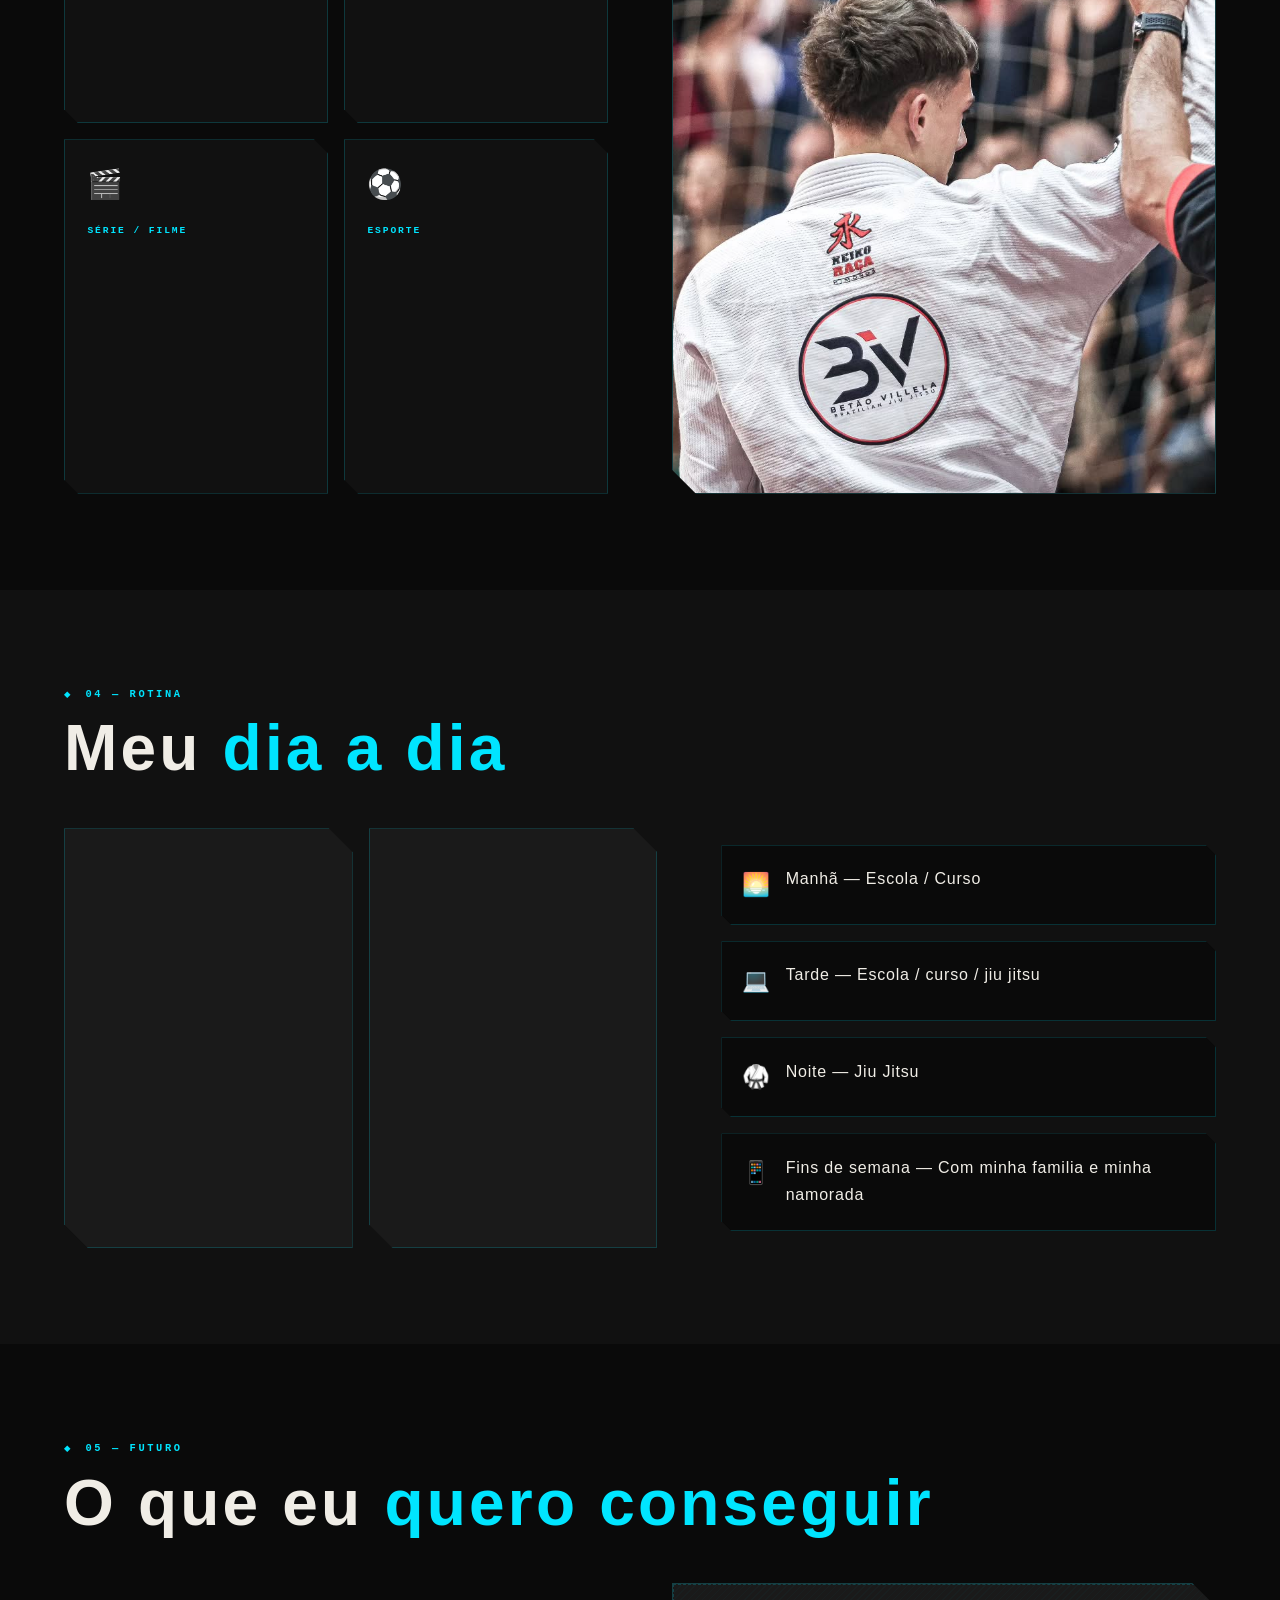
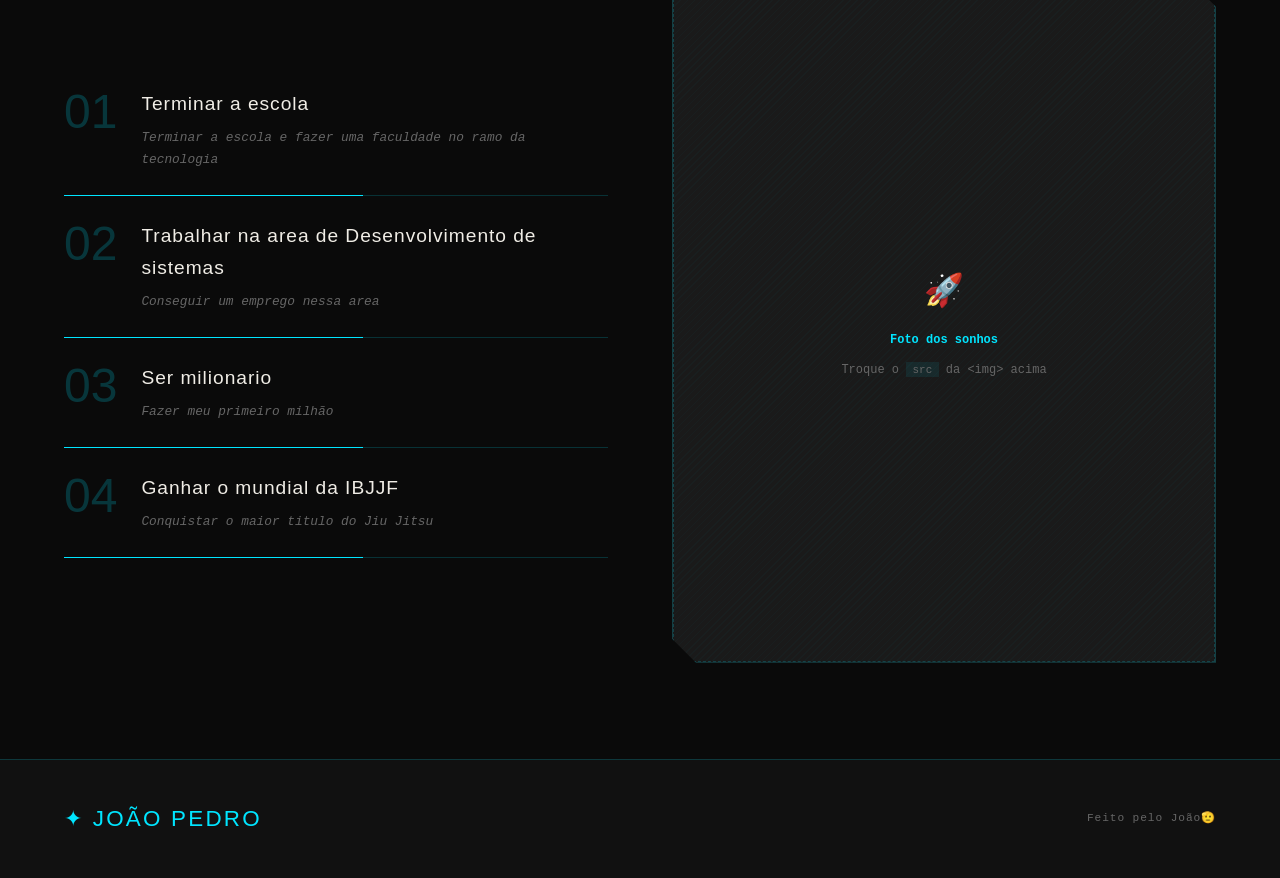
==== commit 9269e54d: "novas paginas" ====
--- a/index.html
+++ b/index.html
@@ -43,7 +43,7 @@
     <div class="hero-diamond hd4"></div>
 
     <div class="hero-content">
-      <div class="hero-tag">✦ Bem-vindo ao meu espaço digital</div>
+      <div class="hero-tag">✦ Bem vindo ao meu site</div>
 
       <h1 class="hero-name">
         <!-- ✏️ Pode trocar "Olá, sou" por outra frase de abertura -->
@@ -58,7 +58,6 @@
 
       <p class="hero-desc">
         <!-- ✏️ Uma frase curta e marcante sobre você -->
-        Este é o meu espaço na internet — onde você descobre quem eu sou, o que me motiva e onde quero chegar.
       </p>
 
       <div class="hero-btns">
@@ -94,9 +93,9 @@
         <h2 class="section-title">Quem sou <span>eu?</span></h2>
         <div class="sobre-text-box">
           <!-- ✏️ Escreva sua apresentação pessoal aqui -->
-          <p><strong>Oi! Tudo bem?</strong> Meu nome é <strong>João Pedro</strong>, tenho <strong>18 anos</strong> e sou
+          <p><strong>Oi Tudo bem?</strong> Meu nome é <strong>João Pedro</strong>, tenho <strong>18 anos</strong> e sou
             de <strong>Marília</strong>.</p>
-          <p>Gosto muito de esportes, amo minha namorada e gostei de tecnologia.</p>
+          <p>Amo muito minha minha familia e minha namorada e gosto muito de esporte e da area da tecnologia .</p>
           <p>Hoje estudo e <strong></strong> Treino<strong></strong>.</p>
           <div class="tags-wrap">
             <!-- ✏️ Troque pelas palavras que te descrevem -->
@@ -118,7 +117,7 @@
             <div class="stat-label">Anos de idade</div>
           </div>
           <div class="stat-box">
-            <div class="stat-val">4</div>
+            <div class="stat-val">2</div>
             <div class="stat-label">Projetos feitos</div>
           </div>
           <div class="stat-box">
@@ -130,6 +129,10 @@
             <div class="stat-label">Medalhas</div>
           </div>
         </div>
+        <!-- BOTÃO -->
+        <a href="/projetos/projetos.html" class="projetos-btn">
+          Projetos
+        </a>
       </div>
     </div>
   </section>
@@ -215,36 +218,60 @@
     <div class="gostos-layout">
       <div class="cards-grid">
         <!-- ✏️ Edite cada cartão com seus gostos reais -->
-        <div class="gosto-card reveal">
-          <div class="gosto-emoji">🎵</div>
-          <div class="gosto-label">Música</div>
-          <div class="gosto-val">Otuka</div>
-        </div>
-        <div class="gosto-card reveal" style="transition-delay:.1s">
-          <div class="gosto-emoji">🎮</div>
-          <div class="gosto-label">Jogo</div>
-          <div class="gosto-val">Elden Ring</div>
-        </div>
-        <div class="gosto-card reveal" style="transition-delay:.2s">
-          <div class="gosto-emoji">🎬</div>
-          <div class="gosto-label">Série / Filme</div>
-          <div class="gosto-val">Guerra infinita</div>
-        </div>
-        <div class="gosto-card reveal" style="transition-delay:.3s">
-          <div class="gosto-emoji">📚</div>
-          <div class="gosto-label">Leitura</div>
-          <div class="gosto-val">O poder do habito</div>
-        </div>
-        <div class="gosto-card reveal" style="transition-delay:.4s">
-          <div class="gosto-emoji">⚽</div>
-          <div class="gosto-label">Esporte</div>
-          <div class="gosto-val">Jiu Jitsu</div>
-        </div>
-        <div class="gosto-card reveal" style="transition-delay:.5s">
-          <div class="gosto-emoji">✨</div>
-          <div class="gosto-label">Hobby secreto</div>
-          <div class="gosto-val">Esporte</div>
-        </div>
+       
+        <a class="gosto-link reveal">
+
+          <div class="gosto-card">
+      
+            <div class="gosto-emoji">🎵</div>
+      
+            <div class="gosto-label">Música</div>
+      
+      
+          </div>
+      
+        </a>
+      
+        <!-- JOGOS -->
+        <a href="/jogos/jogos.html" class="gosto-link reveal" style="transition-delay:.1s">
+      
+          <div class="gosto-card">
+      
+            <div class="gosto-emoji">🎮</div>
+      
+            <div class="gosto-label">Jogos</div>
+      
+          </div>
+      
+        </a>
+      
+        <!-- FILMES -->
+        <a href="/filmes/filmes.html" class="gosto-link reveal" style="transition-delay:.2s">
+      
+          <div class="gosto-card">
+      
+            <div class="gosto-emoji">🎬</div>
+      
+            <div class="gosto-label">Série / Filme</div>
+      
+          </div>
+      
+        </a>
+      
+        <!-- ESPORTE -->
+        <a class="gosto-link reveal" style="transition-delay:.3s">
+      
+          <div class="gosto-card">
+      
+            <div class="gosto-emoji">⚽</div>
+      
+            <div class="gosto-label">Esporte</div>
+      
+      
+          </div>
+      
+        </a>
+      
       </div>
 
       <div class="reveal-right">
@@ -297,7 +324,7 @@
           </div>
         </div>
         <div class="rotina-item">
-          <div class="rotina-icon">🎮</div>
+          <div class="rotina-icon">🥋</div>
           <div>
             <div class="rotina-item-title">Noite — Jiu Jitsu</div>
           </div>
--- a/style.css
+++ b/style.css
@@ -1,16 +1,26 @@
 :root {
-  --bg:      #0a0a0a;
+  --bg: #0a0a0a;
   --surface: #111;
-  --s2:      #1a1a1a;
-  --accent:  #00e5ff;
+  --s2: #1a1a1a;
+  --accent: #00e5ff;
   --accent2: #ff2d55;
-  --text:    #f0ede6;
-  --muted:   #666;
-  --border:  rgba(0,229,255,0.18);
-}
-
-*, *::before, *::after { margin:0; padding:0; box-sizing:border-box; }
-html { scroll-behavior: smooth; }
+  --text: #f0ede6;
+  --muted: #666;
+  --border: rgba(0, 229, 255, 0.18);
+}
+
+*,
+*::before,
+*::after {
+  margin: 0;
+  padding: 0;
+  box-sizing: border-box;
+}
+
+html {
+  scroll-behavior: smooth;
+}
+
 body {
   background: var(--bg);
   color: var(--text);
@@ -42,8 +52,8 @@
 
   backdrop-filter: blur(8px);
   box-shadow:
-    0 0 10px rgba(0,229,255,0.3),
-    inset 0 0 10px rgba(0,229,255,0.1);
+    0 0 10px rgba(0, 229, 255, 0.3),
+    inset 0 0 10px rgba(0, 229, 255, 0.1);
 
   z-index: 999;
 }
@@ -52,48 +62,73 @@
   background: rgba(0, 229, 255, 0.12);
 
   box-shadow:
-    0 0 20px rgba(0,229,255,0.6),
-    inset 0 0 12px rgba(0,229,255,0.2);
+    0 0 20px rgba(0, 229, 255, 0.6),
+    inset 0 0 12px rgba(0, 229, 255, 0.2);
 
   transform: translateX(-50%) scale(1.05);
 }
 
 /* ─── CURSOR ─── */
 #cursor {
-  width: 8px; height: 8px;
+  width: 8px;
+  height: 8px;
   background: var(--accent);
-  clip-path: polygon(50% 0%,100% 50%,50% 100%,0% 50%);
-  position: fixed; top:0; left:0;
-  pointer-events: none; z-index:9999;
+  clip-path: polygon(50% 0%, 100% 50%, 50% 100%, 0% 50%);
+  position: fixed;
+  top: 0;
+  left: 0;
+  pointer-events: none;
+  z-index: 9999;
   mix-blend-mode: difference;
 }
+
 #cursorRing {
-  width: 32px; height: 32px;
+  width: 32px;
+  height: 32px;
   border: 1.5px solid var(--accent);
-  clip-path: polygon(50% 0%,100% 50%,50% 100%,0% 50%);
-  position: fixed; top:0; left:0;
-  pointer-events: none; z-index:9998;
+  clip-path: polygon(50% 0%, 100% 50%, 50% 100%, 0% 50%);
+  position: fixed;
+  top: 0;
+  left: 0;
+  pointer-events: none;
+  z-index: 9998;
   transition: all 0.25s ease;
   mix-blend-mode: difference;
 }
 
 /* ─── NAV ─── */
 nav {
-  position: fixed; top:0; left:0; right:0; z-index:100;
-  display: flex; justify-content: space-between; align-items: center;
+  position: fixed;
+  top: 0;
+  left: 0;
+  right: 0;
+  z-index: 100;
+  display: flex;
+  justify-content: space-between;
+  align-items: center;
   padding: 1rem 5%;
-  background: rgba(10,10,10,0.88);
+  background: rgba(10, 10, 10, 0.88);
   backdrop-filter: blur(14px);
   border-bottom: 1px solid var(--border);
 }
+
 .nav-logo {
   font-family: 'Bebas Neue', sans-serif;
   font-size: 1.6rem;
   color: var(--accent);
   letter-spacing: 0.1em;
 }
-.nav-logo span { color: var(--accent2); }
-.nav-links { display:flex; gap:2rem; list-style:none; }
+
+.nav-logo span {
+  color: var(--accent2);
+}
+
+.nav-links {
+  display: flex;
+  gap: 2rem;
+  list-style: none;
+}
+
 .nav-links a {
   color: var(--muted);
   text-decoration: none;
@@ -103,14 +138,26 @@
   transition: color 0.2s;
   position: relative;
 }
+
 .nav-links a::after {
-  content:'';
-  position:absolute; bottom:-4px; left:0; right:0;
-  height: 1px; background: var(--accent);
-  transform: scaleX(0); transition: transform 0.2s;
-}
-.nav-links a:hover { color: var(--accent); }
-.nav-links a:hover::after { transform: scaleX(1); }
+  content: '';
+  position: absolute;
+  bottom: -4px;
+  left: 0;
+  right: 0;
+  height: 1px;
+  background: var(--accent);
+  transform: scaleX(0);
+  transition: transform 0.2s;
+}
+
+.nav-links a:hover {
+  color: var(--accent);
+}
+
+.nav-links a:hover::after {
+  transform: scaleX(1);
+}
 
 /* ─── HERO — SEM FOTO, TEXTO CENTRADO ─── */
 #hero {
@@ -124,28 +171,69 @@
   position: relative;
   overflow: hidden;
 }
+
 .hero-grid {
-  position: absolute; inset: 0;
+  position: absolute;
+  inset: 0;
   background-image:
-    linear-gradient(rgba(0,229,255,0.04) 1px, transparent 1px),
-    linear-gradient(90deg, rgba(0,229,255,0.04) 1px, transparent 1px);
+    linear-gradient(rgba(0, 229, 255, 0.04) 1px, transparent 1px),
+    linear-gradient(90deg, rgba(0, 229, 255, 0.04) 1px, transparent 1px);
   background-size: 50px 50px;
 }
+
 .hero-diamond {
   position: absolute;
-  border: 1px solid rgba(0,229,255,0.12);
+  border: 1px solid rgba(0, 229, 255, 0.12);
   transform: rotate(45deg);
   pointer-events: none;
 }
-.hd1 { width:500px; height:500px; top:-150px; right:-150px; }
-.hd2 { width:200px; height:200px; bottom:15%; left:5%; border-color: rgba(255,45,85,0.12); animation: spin 30s linear infinite; }
-.hd3 { width:700px; height:700px; bottom:-250px; right:-250px; border-color: rgba(0,229,255,0.04); animation: spin 60s linear reverse infinite; }
-.hd4 { width:120px; height:120px; top:20%; left:8%; border-color: rgba(0,229,255,0.08); animation: spin 20s linear infinite; }
+
+.hd1 {
+  width: 500px;
+  height: 500px;
+  top: -150px;
+  right: -150px;
+}
+
+.hd2 {
+  width: 200px;
+  height: 200px;
+  bottom: 15%;
+  left: 5%;
+  border-color: rgba(255, 45, 85, 0.12);
+  animation: spin 30s linear infinite;
+}
+
+.hd3 {
+  width: 700px;
+  height: 700px;
+  bottom: -250px;
+  right: -250px;
+  border-color: rgba(0, 229, 255, 0.04);
+  animation: spin 60s linear reverse infinite;
+}
+
+.hd4 {
+  width: 120px;
+  height: 120px;
+  top: 20%;
+  left: 8%;
+  border-color: rgba(0, 229, 255, 0.08);
+  animation: spin 20s linear infinite;
+}
+
 .hero-slash {
-  position: absolute; inset: 0;
-  background: linear-gradient(135deg, transparent 49.5%, rgba(0,229,255,0.04) 49.5%, rgba(0,229,255,0.04) 50.5%, transparent 50.5%);
-}
-.hero-content { position: relative; z-index:2; max-width: 820px; }
+  position: absolute;
+  inset: 0;
+  background: linear-gradient(135deg, transparent 49.5%, rgba(0, 229, 255, 0.04) 49.5%, rgba(0, 229, 255, 0.04) 50.5%, transparent 50.5%);
+}
+
+.hero-content {
+  position: relative;
+  z-index: 2;
+  max-width: 820px;
+}
+
 .hero-tag {
   display: inline-block;
   border: 1px solid var(--accent);
@@ -159,6 +247,7 @@
   margin-bottom: 2.5rem;
   animation: fadeUp 0.8s ease both;
 }
+
 .hero-name {
   font-family: 'Bebas Neue', sans-serif;
   font-size: clamp(4rem, 13vw, 9.5rem);
@@ -167,8 +256,17 @@
   margin-bottom: 2rem;
   animation: fadeUp 0.8s 0.15s ease both;
 }
-.hero-name .line2 { color: var(--accent); display: block; }
-.typed-cursor { color: var(--accent2); animation: blink 1s step-end infinite; }
+
+.hero-name .line2 {
+  color: var(--accent);
+  display: block;
+}
+
+.typed-cursor {
+  color: var(--accent2);
+  animation: blink 1s step-end infinite;
+}
+
 .hero-subtitle {
   font-size: 0.82rem;
   color: var(--muted);
@@ -177,7 +275,11 @@
   margin-bottom: 2rem;
   animation: fadeUp 0.8s 0.3s ease both;
 }
-.hero-subtitle span { color: var(--accent2); }
+
+.hero-subtitle span {
+  color: var(--accent2);
+}
+
 .hero-desc {
   font-size: 0.9rem;
   color: #999;
@@ -186,10 +288,15 @@
   font-style: italic;
   animation: fadeUp 0.8s 0.45s ease both;
 }
+
 .hero-btns {
-  display: flex; gap: 1rem; justify-content: center; flex-wrap: wrap;
+  display: flex;
+  gap: 1rem;
+  justify-content: center;
+  flex-wrap: wrap;
   animation: fadeUp 0.8s 0.6s ease both;
 }
+
 .btn {
   padding: 0.75rem 2.2rem;
   font-size: 0.72rem;
@@ -202,37 +309,71 @@
   transition: all 0.2s;
   font-family: 'Space Mono', monospace;
 }
+
 .btn-primary {
-  background: var(--accent); color: #000;
+  background: var(--accent);
+  color: #000;
   clip-path: polygon(12px 0%, 100% 0%, calc(100% - 12px) 100%, 0% 100%);
 }
-.btn-primary:hover { background: #fff; transform: translateY(-2px); }
+
+.btn-primary:hover {
+  background: #fff;
+  transform: translateY(-2px);
+}
+
 .btn-outline {
-  background: transparent; color: var(--text);
-  border: 1px solid rgba(255,255,255,0.2);
+  background: transparent;
+  color: var(--text);
+  border: 1px solid rgba(255, 255, 255, 0.2);
   clip-path: polygon(12px 0%, 100% 0%, calc(100% - 12px) 100%, 0% 100%);
 }
-.btn-outline:hover { border-color: var(--accent); color: var(--accent); }
+
+.btn-outline:hover {
+  border-color: var(--accent);
+  color: var(--accent);
+}
+
 .scroll-hint {
-  position: absolute; bottom: 2.5rem; left: 50%; transform: translateX(-50%);
-  display: flex; flex-direction: column; align-items: center; gap: 0.5rem;
-  font-size: 0.6rem; letter-spacing: 0.2em; color: var(--muted); text-transform: uppercase;
+  position: absolute;
+  bottom: 2.5rem;
+  left: 50%;
+  transform: translateX(-50%);
+  display: flex;
+  flex-direction: column;
+  align-items: center;
+  gap: 0.5rem;
+  font-size: 0.6rem;
+  letter-spacing: 0.2em;
+  color: var(--muted);
+  text-transform: uppercase;
   animation: fadeUp 1s 1.2s ease both;
 }
+
 .scroll-line {
-  width: 1px; height: 45px;
+  width: 1px;
+  height: 45px;
   background: linear-gradient(var(--accent), transparent);
   animation: scrollPulse 2s ease-in-out infinite;
 }
 
 /* ─── SECTION LABELS ─── */
 .section-label {
-  display: flex; align-items: center; gap: 0.8rem;
-  font-size: 0.65rem; letter-spacing: 0.25em;
-  text-transform: uppercase; color: var(--accent); font-weight: 700;
+  display: flex;
+  align-items: center;
+  gap: 0.8rem;
+  font-size: 0.65rem;
+  letter-spacing: 0.25em;
+  text-transform: uppercase;
+  color: var(--accent);
+  font-weight: 700;
   margin-bottom: 0.8rem;
 }
-.section-label::before { content: '◆'; font-size: 0.5rem; }
+
+.section-label::before {
+  content: '◆';
+  font-size: 0.5rem;
+}
+
 .section-title {
   font-family: 'Bebas Neue', sans-serif;
   font-size: clamp(2.5rem, 5vw, 4.2rem);
@@ -240,8 +381,14 @@
   margin-bottom: 3rem;
   line-height: 1;
 }
-.section-title span { color: var(--accent); }
-.section-title .x  { color: var(--accent2); }
+
+.section-title span {
+  color: var(--accent);
+}
+
+.section-title .x {
+  color: var(--accent2);
+}
 
 /* ══════════════════════════════════════
    SEÇÃO 01 — SOBRE
@@ -255,13 +402,15 @@
   justify-content: center;
   overflow: hidden;
 }
+
 /*
   ✏️ FOTO DE FUNDO 01
   Substitua 'SUA_FOTO_FUNDO_01.jpg' pelo nome/caminho da sua foto.
   Exemplo: url('fotos/minha-foto.jpg')
 */
 .sobre-bg {
-  position: absolute; inset: 0;
+  position: absolute;
+  inset: 0;
   background-image: url('foto1.jpeg');
   background-size: cover;
   background-position: center;
@@ -269,75 +418,200 @@
   filter: brightness(0.22) saturate(0.5);
   transition: filter 0.5s;
 }
-#sobre:hover .sobre-bg { filter: brightness(0.28) saturate(0.6); }
+
+#sobre:hover .sobre-bg {
+  filter: brightness(0.28) saturate(0.6);
+}
+
 .sobre-overlay {
-  position: absolute; inset: 0;
+  position: absolute;
+  inset: 0;
   background: linear-gradient(135deg,
-    rgba(39, 38, 38, 0.94) 0%,
-
-    rgba(0,229,255,0.06) 100%);
-}
+      rgba(39, 38, 38, 0.94) 0%,
+
+      rgba(0, 229, 255, 0.06) 100%);
+}
+
 .sobre-overlay::after {
   content: '';
-  position: absolute; inset: 0;
-  background: repeating-linear-gradient(
-    -45deg, transparent, transparent 5px,
-    rgba(0,229,255,0.012) 5px, rgba(0,229,255,0.012) 6px
-  );
-}
+  position: absolute;
+  inset: 0;
+  background: repeating-linear-gradient(-45deg, transparent, transparent 5px,
+      rgba(0, 229, 255, 0.012) 5px, rgba(0, 229, 255, 0.012) 6px);
+}
+
 /* Placeholder de fundo — some ao adicionar foto */
 .bg-ph {
-  position: absolute; inset: 0; z-index: 1;
-  display: flex; flex-direction: column;
-  align-items: center; justify-content: center;
+  position: absolute;
+  inset: 0;
+  z-index: 1;
+  display: flex;
+  flex-direction: column;
+  align-items: center;
+  justify-content: center;
   gap: 0.7rem;
-  color: rgba(0,229,255,0.3);
-  font-size: 0.72rem; letter-spacing: 0.15em; text-transform: uppercase;
+  color: rgba(0, 229, 255, 0.3);
+  font-size: 0.72rem;
+  letter-spacing: 0.15em;
+  text-transform: uppercase;
   text-align: center;
-  background: repeating-linear-gradient(
-    -45deg, transparent, transparent 8px,
-    rgba(0,229,255,0.015) 8px, rgba(0,229,255,0.015) 9px
-  );
-  border: 2px dashed rgba(0,229,255,0.12);
+  background: repeating-linear-gradient(-45deg, transparent, transparent 8px,
+      rgba(0, 229, 255, 0.015) 8px, rgba(0, 229, 255, 0.015) 9px);
+  border: 2px dashed rgba(0, 229, 255, 0.12);
   pointer-events: none;
 }
-.bg-ph .icon { font-size: 3rem; opacity: 0.4; }
-.bg-ph code { font-size: 0.68rem; background: rgba(0,229,255,0.08); padding: 0.2rem 0.5rem; }
+
+.bg-ph .icon {
+  font-size: 3rem;
+  opacity: 0.4;
+}
+
+.bg-ph code {
+  font-size: 0.68rem;
+  background: rgba(0, 229, 255, 0.08);
+  padding: 0.2rem 0.5rem;
+}
+
 .sobre-inner {
-  position: relative; z-index: 2;
+  position: relative;
+  z-index: 2;
   padding: 8rem 5%;
   display: grid;
   grid-template-columns: 1fr 1fr;
   gap: 5rem;
   align-items: center;
 }
+
 .sobre-text-box {
   border-left: 2px solid var(--accent);
   padding-left: 2rem;
 }
-.sobre-text-box p { color: #ccc; margin-bottom: 1.2rem; font-size: 0.88rem; }
-.sobre-text-box strong { color: var(--text); }
-.tags-wrap { display:flex; flex-wrap:wrap; gap:0.5rem; margin-top:1.8rem; }
+
+.sobre-text-box p {
+  color: #ccc;
+  margin-bottom: 1.2rem;
+  font-size: 0.88rem;
+}
+
+.sobre-text-box strong {
+  color: var(--text);
+}
+
+.tags-wrap {
+  display: flex;
+  flex-wrap: wrap;
+  gap: 0.5rem;
+  margin-top: 1.8rem;
+}
+
 .tag {
   padding: 0.3rem 0.85rem;
   border: 1px solid var(--border);
-  font-size: 0.68rem; letter-spacing: 0.08em; color: var(--muted);
+  font-size: 0.68rem;
+  letter-spacing: 0.08em;
+  color: var(--muted);
   clip-path: polygon(6px 0%, 100% 0%, calc(100% - 6px) 100%, 0% 100%);
-  background: rgba(0,229,255,0.04);
+  background: rgba(0, 229, 255, 0.04);
   transition: all 0.2s;
 }
-.tag:hover { border-color: var(--accent); color: var(--accent); background: rgba(0,229,255,0.1); }
-.sobre-stats { display: grid; grid-template-columns: 1fr 1fr; gap: 1rem; }
+
+.tag:hover {
+  border-color: var(--accent);
+  color: var(--accent);
+  background: rgba(0, 229, 255, 0.1);
+}
+
+.sobre-stats {
+  display: grid;
+  grid-template-columns: 1fr 1fr;
+  gap: 1rem;
+}
+
 .stat-box {
-  background: rgba(10,10,10,0.75);
+  background: rgba(10, 10, 10, 0.75);
   border: 1px solid var(--border);
   padding: 1.5rem;
   clip-path: polygon(0 0, calc(100% - 14px) 0, 100% 14px, 100% 100%, 14px 100%, 0 calc(100% - 14px));
   transition: border-color 0.25s;
 }
-.stat-box:hover { border-color: rgba(0,229,255,0.5); }
-.stat-val { font-family:'Bebas Neue',sans-serif; font-size:2.8rem; color:var(--accent); line-height:1; }
-.stat-label { font-size:0.62rem; letter-spacing:0.15em; color:var(--muted); text-transform:uppercase; margin-top:0.3rem; }
+
+.stat-box:hover {
+  border-color: rgba(0, 229, 255, 0.5);
+}
+
+.stat-val {
+  font-family: 'Bebas Neue', sans-serif;
+  font-size: 2.8rem;
+  color: var(--accent);
+  line-height: 1;
+}
+
+.stat-label {
+  font-size: 0.62rem;
+  letter-spacing: 0.15em;
+  color: var(--muted);
+  text-transform: uppercase;
+  margin-top: 0.3rem;
+}
+
+.projetos-btn {
+  margin-top: 35px;
+  display: flex;
+  align-items: center;
+  justify-content: center;
+
+  width: 220px;
+  height: 65px;
+
+  background: rgba(0, 0, 0, 0.65);
+  border: 1px solid rgba(0, 229, 255, 0.35);
+
+  color: #00e5ff;
+  text-decoration: none;
+
+  font-size: 15px;
+  letter-spacing: 3px;
+  text-transform: uppercase;
+
+  position: relative;
+  overflow: hidden;
+
+  clip-path: polygon(0 0,
+      92% 0,
+      100% 18%,
+      100% 100%,
+      8% 100%,
+      0 82%);
+
+  transition: 0.3s ease;
+  backdrop-filter: blur(8px);
+}
+
+.projetos-btn::before {
+  content: "";
+  position: absolute;
+  inset: 0;
+  background: linear-gradient(90deg,
+      transparent,
+      rgba(0, 229, 255, 0.15),
+      transparent);
+
+  transform: translateX(-100%);
+  transition: 0.5s;
+}
+
+.projetos-btn:hover::before {
+  transform: translateX(100%);
+}
+
+.projetos-btn:hover {
+  border-color: #00e5ff;
+  box-shadow:
+    0 0 15px rgba(0, 229, 255, 0.35),
+    0 0 35px rgba(0, 229, 255, 0.15);
+
+  transform: translateY(-3px);
+}
 
 /* ══════════════════════════════════════
    SEÇÃO 02 — TRAJETÓRIA
@@ -351,12 +625,14 @@
   justify-content: center;
   overflow: hidden;
 }
+
 /*
   ✏️ FOTO DE FUNDO 02
   Substitua 'SUA_FOTO_FUNDO_02.jpg' pelo nome/caminho da sua foto.
 */
 .traj-bg {
-  position: absolute; inset: 0;
+  position: absolute;
+  inset: 0;
   background-image: url('foto2.jpeg');
   background-size: cover;
   background-position: center;
@@ -364,62 +640,136 @@
   filter: brightness(0.18) saturate(0.4);
   transition: filter 0.5s;
 }
-#trajetoria:hover .traj-bg { filter: brightness(0.24) saturate(0.5); }
+
+#trajetoria:hover .traj-bg {
+  filter: brightness(0.24) saturate(0.5);
+}
+
 .traj-overlay {
-  position: absolute; inset: 0;
+  position: absolute;
+  inset: 0;
   background: linear-gradient(225deg,
-    rgba(10,10,10,0.95) 0%,
-    rgba(10,10,10,0.75) 55%,
-    rgba(255,45,85,0.05) 100%);
-}
+      rgba(10, 10, 10, 0.95) 0%,
+      rgba(10, 10, 10, 0.75) 55%,
+      rgba(255, 45, 85, 0.05) 100%);
+}
+
 .traj-overlay::after {
   content: '';
-  position: absolute; inset: 0;
-  background: repeating-linear-gradient(
-    45deg, transparent, transparent 5px,
-    rgba(255,45,85,0.012) 5px, rgba(255,45,85,0.012) 6px
-  );
-}
+  position: absolute;
+  inset: 0;
+  background: repeating-linear-gradient(45deg, transparent, transparent 5px,
+      rgba(255, 45, 85, 0.012) 5px, rgba(255, 45, 85, 0.012) 6px);
+}
+
 .traj-inner {
-  position: relative; z-index:2;
+  position: relative;
+  z-index: 2;
   padding: 8rem 5%;
   display: grid;
   grid-template-columns: 1fr 1fr;
   gap: 5rem;
   align-items: start;
 }
-.timeline { position:relative; padding-left:2.5rem; }
+
+.timeline {
+  position: relative;
+  padding-left: 2.5rem;
+}
+
 .timeline::before {
-  content:''; position:absolute; left:0; top:0; bottom:0;
+  content: '';
+  position: absolute;
+  left: 0;
+  top: 0;
+  bottom: 0;
   width: 1px;
   background: linear-gradient(var(--accent2), transparent);
 }
-.timeline-item { position:relative; margin-bottom:2.5rem; }
+
+.timeline-item {
+  position: relative;
+  margin-bottom: 2.5rem;
+}
+
 .timeline-item::before {
-  content:'◆'; position:absolute; left:-2.85rem; top:0.25rem;
-  font-size:0.65rem; color:var(--accent2);
-}
-.tl-year { font-size:0.62rem; letter-spacing:0.2em; color:var(--accent2); text-transform:uppercase; font-weight:700; }
-.tl-title { font-family:'Bebas Neue',sans-serif; font-size:1.35rem; letter-spacing:0.05em; margin:0.3rem 0 0.4rem; }
-.tl-desc { font-size:0.8rem; color:var(--muted); font-style:italic; }
-.skills-wrap { margin-top:2rem; }
-.skill-bar { margin-bottom:1.3rem; }
-.skill-header { display:flex; justify-content:space-between; font-size:0.68rem; letter-spacing:0.1em; color:var(--muted); margin-bottom:0.45rem; }
+  content: '◆';
+  position: absolute;
+  left: -2.85rem;
+  top: 0.25rem;
+  font-size: 0.65rem;
+  color: var(--accent2);
+}
+
+.tl-year {
+  font-size: 0.62rem;
+  letter-spacing: 0.2em;
+  color: var(--accent2);
+  text-transform: uppercase;
+  font-weight: 700;
+}
+
+.tl-title {
+  font-family: 'Bebas Neue', sans-serif;
+  font-size: 1.35rem;
+  letter-spacing: 0.05em;
+  margin: 0.3rem 0 0.4rem;
+}
+
+.tl-desc {
+  font-size: 0.8rem;
+  color: var(--muted);
+  font-style: italic;
+}
+
+.skills-wrap {
+  margin-top: 2rem;
+}
+
+.skill-bar {
+  margin-bottom: 1.3rem;
+}
+
+.skill-header {
+  display: flex;
+  justify-content: space-between;
+  font-size: 0.68rem;
+  letter-spacing: 0.1em;
+  color: var(--muted);
+  margin-bottom: 0.45rem;
+}
+
 .bar-track {
-  background: rgba(255,255,255,0.06); height:3px;
+  background: rgba(255, 255, 255, 0.06);
+  height: 3px;
   clip-path: polygon(4px 0%, 100% 0%, calc(100% - 4px) 100%, 0% 100%);
 }
+
 .bar-fill {
-  height:100%;
+  height: 100%;
   background: linear-gradient(90deg, var(--accent2), var(--accent));
-  width:0;
-  transition: width 1.5s cubic-bezier(0.4,0,0.2,1);
+  width: 0;
+  transition: width 1.5s cubic-bezier(0.4, 0, 0.2, 1);
 }
 
 /* ─── SEÇÃO 03 — GOSTOS ─── */
-#gostos { background: var(--bg); padding: 6rem 5%; }
-.gostos-layout { display:grid; grid-template-columns:1fr 1fr; gap:4rem; }
-.cards-grid { display:grid; grid-template-columns:1fr 1fr; gap:1rem; }
+#gostos {
+  background: var(--bg);
+  padding: 6rem 5%;
+}
+
+.gostos-layout {
+  display: grid;
+  grid-template-columns: 1fr 1fr;
+  gap: 4rem;
+}
+
+.cards-grid {
+  display: grid;
+  grid-template-columns: 1fr 1fr;
+  gap: 1rem;
+}
+
 .gosto-card {
   background: var(--surface);
   border: 1px solid var(--border);
@@ -427,140 +777,419 @@
   clip-path: polygon(0 0, calc(100% - 14px) 0, 100% 14px, 100% 100%, 14px 100%, 0 calc(100% - 14px));
   transition: all 0.3s;
 }
-.gosto-card:hover { border-color: rgba(0,229,255,0.5); background: rgba(0,229,255,0.04); transform: translateY(-3px); }
-.gosto-emoji { font-size:1.8rem; margin-bottom:0.7rem; }
-.gosto-label { font-size:0.6rem; letter-spacing:0.2em; color:var(--accent); text-transform:uppercase; font-weight:700; margin-bottom:0.2rem; }
-.gosto-val { font-family:'Bebas Neue',sans-serif; font-size:1.1rem; letter-spacing:0.05em; }
+
+.gosto-card:hover {
+  border-color: rgba(0, 229, 255, 0.5);
+  background: rgba(0, 229, 255, 0.04);
+  transform: translateY(-3px);
+}
+
+.gosto-emoji {
+  font-size: 1.8rem;
+  margin-bottom: 0.7rem;
+}
+
+.gosto-label {
+  font-size: 0.6rem;
+  letter-spacing: 0.2em;
+  color: var(--accent);
+  text-transform: uppercase;
+  font-weight: 700;
+  margin-bottom: 0.2rem;
+}
+
+.gosto-val {
+  font-family: 'Bebas Neue', sans-serif;
+  font-size: 1.1rem;
+  letter-spacing: 0.05em;
+}
+
 .gostos-photo {
-  width:100%; aspect-ratio:3/4;
+  width: 100%;
+  aspect-ratio: 3/4;
   clip-path: polygon(0 0, calc(100% - 24px) 0, 100% 24px, 100% 100%, 24px 100%, 0 calc(100% - 24px));
-  overflow:hidden; border:1px solid var(--border); background:var(--s2);
-}
-.gostos-photo img { width:100%; height:100%; object-fit:cover; display:none; }
+  overflow: hidden;
+  border: 1px solid var(--border);
+  background: var(--s2);
+}
+
+.gostos-photo img {
+  width: 100%;
+  height: 100%;
+  object-fit: cover;
+  display: none;
+}
+
+.gosto-link{
+  text-decoration:none;
+  color:inherit;
+  display:block;
+}
+
+.gosto-link .gosto-card{
+  transition:0.35s ease;
+  cursor:pointer;
+}
+
+.gosto-link:hover .gosto-card{
+  transform:translateY(-8px) scale(1.02);
+
+  border-color:#00e5ff;
+
+  box-shadow:
+      0 0 20px rgba(0,229,255,0.18),
+      0 0 45px rgba(0,229,255,0.08);
+}
+
+.gosto-link{
+  text-decoration:none;
+  color:inherit;
+
+  width:100%;
+  display:block;
+}
+
+.gosto-link .gosto-card{
+  width:100%;
+  height:100%;
+
+  transition:0.35s ease;
+  cursor:pointer;
+}
+
+.gosto-link:hover .gosto-card{
+  transform:translateY(-8px);
+
+  border-color:#00e5ff;
+
+  box-shadow:
+      0 0 20px rgba(0,229,255,0.18),
+      0 0 45px rgba(0,229,255,0.08);
+}
+
+
 
 /* ─── SEÇÃO 04 — ROTINA ─── */
-#rotina { background: var(--surface); padding: 6rem 5%; }
+#rotina {
+  background: var(--surface);
+  padding: 6rem 5%;
+}
+
 .rotina-layout {
-  display:grid;
-  grid-template-columns:1.2fr 1fr;
-  gap:4rem;
-  align-items:center;
-}
+  display: grid;
+  grid-template-columns: 1.2fr 1fr;
+  gap: 4rem;
+  align-items: center;
+}
+
 .rotina-photo {
-  width:100%; aspect-ratio:1;
+  width: 100%;
+  aspect-ratio: 1;
   clip-path: polygon(0 0, calc(100% - 24px) 0, 100% 24px, 100% 100%, 24px 100%, 0 calc(100% - 24px));
-  overflow:hidden; border:1px solid var(--border); background:var(--s2);
-}
-.rotina-photo img { width:100%; height:100%; object-fit:cover; display:none; }
-.rotina-items { display:flex; flex-direction:column; gap:1rem; }
+  overflow: hidden;
+  border: 1px solid var(--border);
+  background: var(--s2);
+}
+
+.rotina-photo img {
+  width: 100%;
+  height: 100%;
+  object-fit: cover;
+  display: none;
+}
+
+.rotina-items {
+  display: flex;
+  flex-direction: column;
+  gap: 1rem;
+}
+
 .rotina-item {
-  display:flex; gap:1rem; align-items:flex-start; padding:1.2rem;
-  background:var(--bg); border:1px solid var(--border);
+  display: flex;
+  gap: 1rem;
+  align-items: flex-start;
+  padding: 1.2rem;
+  background: var(--bg);
+  border: 1px solid var(--border);
   clip-path: polygon(0 0, calc(100% - 10px) 0, 100% 10px, 100% 100%, 10px 100%, 0 calc(100% - 10px));
   transition: border-color 0.2s;
 }
-.rotina-item:hover { border-color: rgba(0,229,255,0.35); }
-.rotina-icon { font-size:1.4rem; flex-shrink:0; margin-top:0.1rem; }
-.rotina-item-title { font-family:'Bebas Neue',sans-serif; font-size:1rem; letter-spacing:0.05em; margin-bottom:0.2rem; }
-.rotina-item-desc { font-size:0.78rem; color:var(--muted); font-style:italic; }
-
-.rotina-photos{
-  display:grid;
+
+.rotina-item:hover {
+  border-color: rgba(0, 229, 255, 0.35);
+}
+
+.rotina-icon {
+  font-size: 1.4rem;
+  flex-shrink: 0;
+  margin-top: 0.1rem;
+}
+
+.rotina-item-title {
+  font-family: 'Bebas Neue', sans-serif;
+  font-size: 1rem;
+  letter-spacing: 0.05em;
+  margin-bottom: 0.2rem;
+}
+
+.rotina-item-desc {
+  font-size: 0.78rem;
+  color: var(--muted);
+  font-style: italic;
+}
+
+.rotina-photos {
+  display: grid;
   grid-template-columns: repeat(2, 1fr);
-  gap:1rem;
+  gap: 1rem;
 }
 
 .rotina-photo {
-  width:100%;
-  height:420px;
+  width: 100%;
+  height: 420px;
   clip-path: polygon(0 0, calc(100% - 24px) 0, 100% 24px, 100% 100%, 24px 100%, 0 calc(100% - 24px));
-  overflow:hidden;
-  border:1px solid var(--border);
-  background:var(--s2);
+  overflow: hidden;
+  border: 1px solid var(--border);
+  background: var(--s2);
 }
 
 .rotina-photo img {
-  width:100%;
-  height:100%;
-  object-fit:cover;
-  object-position:center top;
-
-}
+  width: 100%;
+  height: 100%;
+  object-fit: cover;
+  object-position: center top;
+
+}
+
 /* ─── SEÇÃO 05 — OBJETIVOS ─── */
-#objetivos { background: var(--bg); padding: 6rem 5%; }
-.obj-layout { display:grid; grid-template-columns:1fr 1fr; gap:4rem; align-items:center; }
-.obj-list { display:flex; flex-direction:column; gap:1.5rem; }
+#objetivos {
+  background: var(--bg);
+  padding: 6rem 5%;
+}
+
+.obj-layout {
+  display: grid;
+  grid-template-columns: 1fr 1fr;
+  gap: 4rem;
+  align-items: center;
+}
+
+.obj-list {
+  display: flex;
+  flex-direction: column;
+  gap: 1.5rem;
+}
+
 .obj-item {
-  display:flex; gap:1.5rem; align-items:flex-start;
-  padding-bottom:1.5rem; border-bottom:1px solid var(--border);
-  position:relative;
-}
+  display: flex;
+  gap: 1.5rem;
+  align-items: flex-start;
+  padding-bottom: 1.5rem;
+  border-bottom: 1px solid var(--border);
+  position: relative;
+}
+
 .obj-item::after {
-  content:''; position:absolute; bottom:-1px; left:0;
-  width:0; height:1px; background:var(--accent);
+  content: '';
+  position: absolute;
+  bottom: -1px;
+  left: 0;
+  width: 0;
+  height: 1px;
+  background: var(--accent);
   transition: width 0.8s ease;
 }
-.obj-item.visible::after { width:55%; }
-.obj-num { font-family:'Bebas Neue',sans-serif; font-size:3rem; color:var(--accent); opacity:0.2; line-height:1; flex-shrink:0; min-width:2.5rem; }
-.obj-title { font-family:'Bebas Neue',sans-serif; font-size:1.2rem; letter-spacing:0.05em; margin-bottom:0.4rem; }
-.obj-desc { font-size:0.8rem; color:var(--muted); font-style:italic; }
+
+.obj-item.visible::after {
+  width: 55%;
+}
+
+.obj-num {
+  font-family: 'Bebas Neue', sans-serif;
+  font-size: 3rem;
+  color: var(--accent);
+  opacity: 0.2;
+  line-height: 1;
+  flex-shrink: 0;
+  min-width: 2.5rem;
+}
+
+.obj-title {
+  font-family: 'Bebas Neue', sans-serif;
+  font-size: 1.2rem;
+  letter-spacing: 0.05em;
+  margin-bottom: 0.4rem;
+}
+
+.obj-desc {
+  font-size: 0.8rem;
+  color: var(--muted);
+  font-style: italic;
+}
+
 .obj-photo {
-  width:100%; aspect-ratio:4/5;
+  width: 100%;
+  aspect-ratio: 4/5;
   clip-path: polygon(0 0, calc(100% - 24px) 0, 100% 24px, 100% 100%, 24px 100%, 0 calc(100% - 24px));
-  overflow:hidden; border:1px solid var(--border); background:var(--s2);
-}
-.obj-photo img { width:100%; height:100%; object-fit:cover; display:none; }
+  overflow: hidden;
+  border: 1px solid var(--border);
+  background: var(--s2);
+}
+
+.obj-photo img {
+  width: 100%;
+  height: 100%;
+  object-fit: cover;
+  display: none;
+}
 
 /* ─── PHOTO PLACEHOLDER (fotos normais) ─── */
 .photo-ph {
-  width:100%; height:100%; min-height:220px;
-  display:flex; flex-direction:column; align-items:center; justify-content:center;
-  gap:0.6rem; color:var(--muted); font-size:0.75rem; text-align:center; padding:1.5rem;
-  background: repeating-linear-gradient(
-    -45deg, transparent, transparent 4px,
-    rgba(0,229,255,0.025) 4px, rgba(0,229,255,0.025) 5px
-  );
-  border: 1px dashed rgba(0,229,255,0.2);
-}
-.photo-ph .icon { font-size:2rem; }
-.photo-ph strong { color:var(--accent); }
-.photo-ph code { font-size:0.68rem; background:rgba(0,229,255,0.08); padding:0.1rem 0.4rem; }
+  width: 100%;
+  height: 100%;
+  min-height: 220px;
+  display: flex;
+  flex-direction: column;
+  align-items: center;
+  justify-content: center;
+  gap: 0.6rem;
+  color: var(--muted);
+  font-size: 0.75rem;
+  text-align: center;
+  padding: 1.5rem;
+  background: repeating-linear-gradient(-45deg, transparent, transparent 4px,
+      rgba(0, 229, 255, 0.025) 4px, rgba(0, 229, 255, 0.025) 5px);
+  border: 1px dashed rgba(0, 229, 255, 0.2);
+}
+
+.photo-ph .icon {
+  font-size: 2rem;
+}
+
+.photo-ph strong {
+  color: var(--accent);
+}
+
+.photo-ph code {
+  font-size: 0.68rem;
+  background: rgba(0, 229, 255, 0.08);
+  padding: 0.1rem 0.4rem;
+}
 
 /* ─── FOOTER ─── */
 footer {
-  background: var(--surface); border-top:1px solid var(--border);
-  padding:2.5rem 5%;
-  display:flex; justify-content:space-between; align-items:center; flex-wrap:wrap; gap:1rem;
-}
-.footer-name { font-family:'Bebas Neue',sans-serif; font-size:1.4rem; color:var(--accent); letter-spacing:0.1em; }
-.footer-copy { font-size:0.7rem; color:var(--muted); letter-spacing:0.08em; }
+  background: var(--surface);
+  border-top: 1px solid var(--border);
+  padding: 2.5rem 5%;
+  display: flex;
+  justify-content: space-between;
+  align-items: center;
+  flex-wrap: wrap;
+  gap: 1rem;
+}
+
+.footer-name {
+  font-family: 'Bebas Neue', sans-serif;
+  font-size: 1.4rem;
+  color: var(--accent);
+  letter-spacing: 0.1em;
+}
+
+.footer-copy {
+  font-size: 0.7rem;
+  color: var(--muted);
+  letter-spacing: 0.08em;
+}
 
 /* ─── REVEAL ─── */
-.reveal       { opacity:0; transform:translateY(26px); transition:opacity 0.7s ease,transform 0.7s ease; }
-.reveal-left  { opacity:0; transform:translateX(-26px); transition:opacity 0.7s ease,transform 0.7s ease; }
-.reveal-right { opacity:0; transform:translateX(26px);  transition:opacity 0.7s ease,transform 0.7s ease; }
-.reveal.visible,.reveal-left.visible,.reveal-right.visible { opacity:1; transform:none; }
+.reveal {
+  opacity: 0;
+  transform: translateY(26px);
+  transition: opacity 0.7s ease, transform 0.7s ease;
+}
+
+.reveal-left {
+  opacity: 0;
+  transform: translateX(-26px);
+  transition: opacity 0.7s ease, transform 0.7s ease;
+}
+
+.reveal-right {
+  opacity: 0;
+  transform: translateX(26px);
+  transition: opacity 0.7s ease, transform 0.7s ease;
+}
+
+.reveal.visible,
+.reveal-left.visible,
+.reveal-right.visible {
+  opacity: 1;
+  transform: none;
+}
 
 /* ─── KEYFRAMES ─── */
 @keyframes fadeUp {
-  from { opacity:0; transform:translateY(22px); }
-  to   { opacity:1; transform:none; }
-}
+  from {
+    opacity: 0;
+    transform: translateY(22px);
+  }
+
+  to {
+    opacity: 1;
+    transform: none;
+  }
+}
+
 @keyframes spin {
-  from { transform:rotate(45deg); }
-  to   { transform:rotate(405deg); }
-}
+  from {
+    transform: rotate(45deg);
+  }
+
+  to {
+    transform: rotate(405deg);
+  }
+}
+
 @keyframes scrollPulse {
-  0%,100% { opacity:0.35; }
-  50%     { opacity:1; }
-}
+
+  0%,
+  100% {
+    opacity: 0.35;
+  }
+
+  50% {
+    opacity: 1;
+  }
+}
+
 @keyframes blink {
-  0%,100% { opacity:1; } 50% { opacity:0; }
+
+  0%,
+  100% {
+    opacity: 1;
+  }
+
+  50% {
+    opacity: 0;
+  }
 }
 
 /* ─── RESPONSIVE ─── */
 @media (max-width: 768px) {
-  .sobre-inner,.traj-inner,.gostos-layout,.rotina-layout,.obj-layout { grid-template-columns:1fr; }
-  .cards-grid { grid-template-columns:1fr 1fr; }
-  nav .nav-links { display:none; }
+
+  .sobre-inner,
+  .traj-inner,
+  .gostos-layout,
+  .rotina-layout,
+  .obj-layout {
+    grid-template-columns: 1fr;
+  }
+
+  .cards-grid {
+    grid-template-columns: 1fr 1fr;
+  }
+
+  nav .nav-links {
+    display: none;
+  }
 }
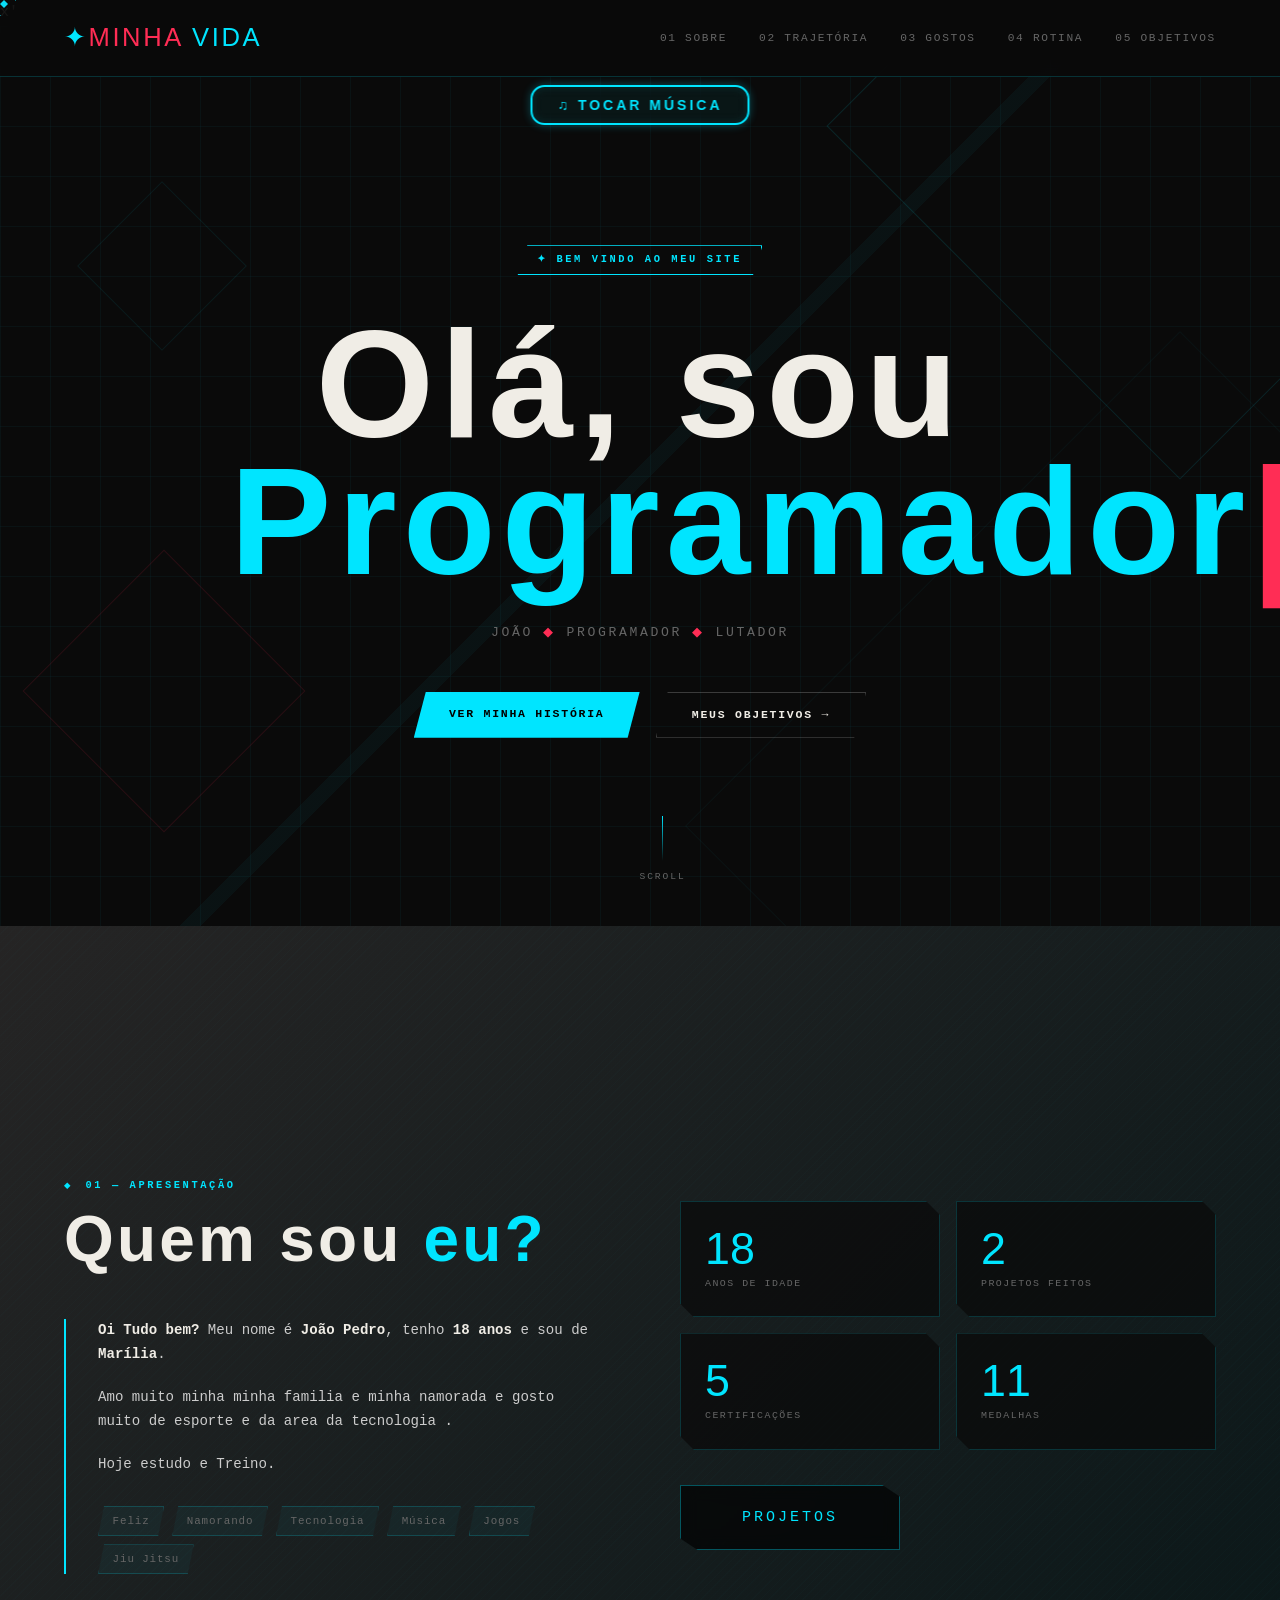
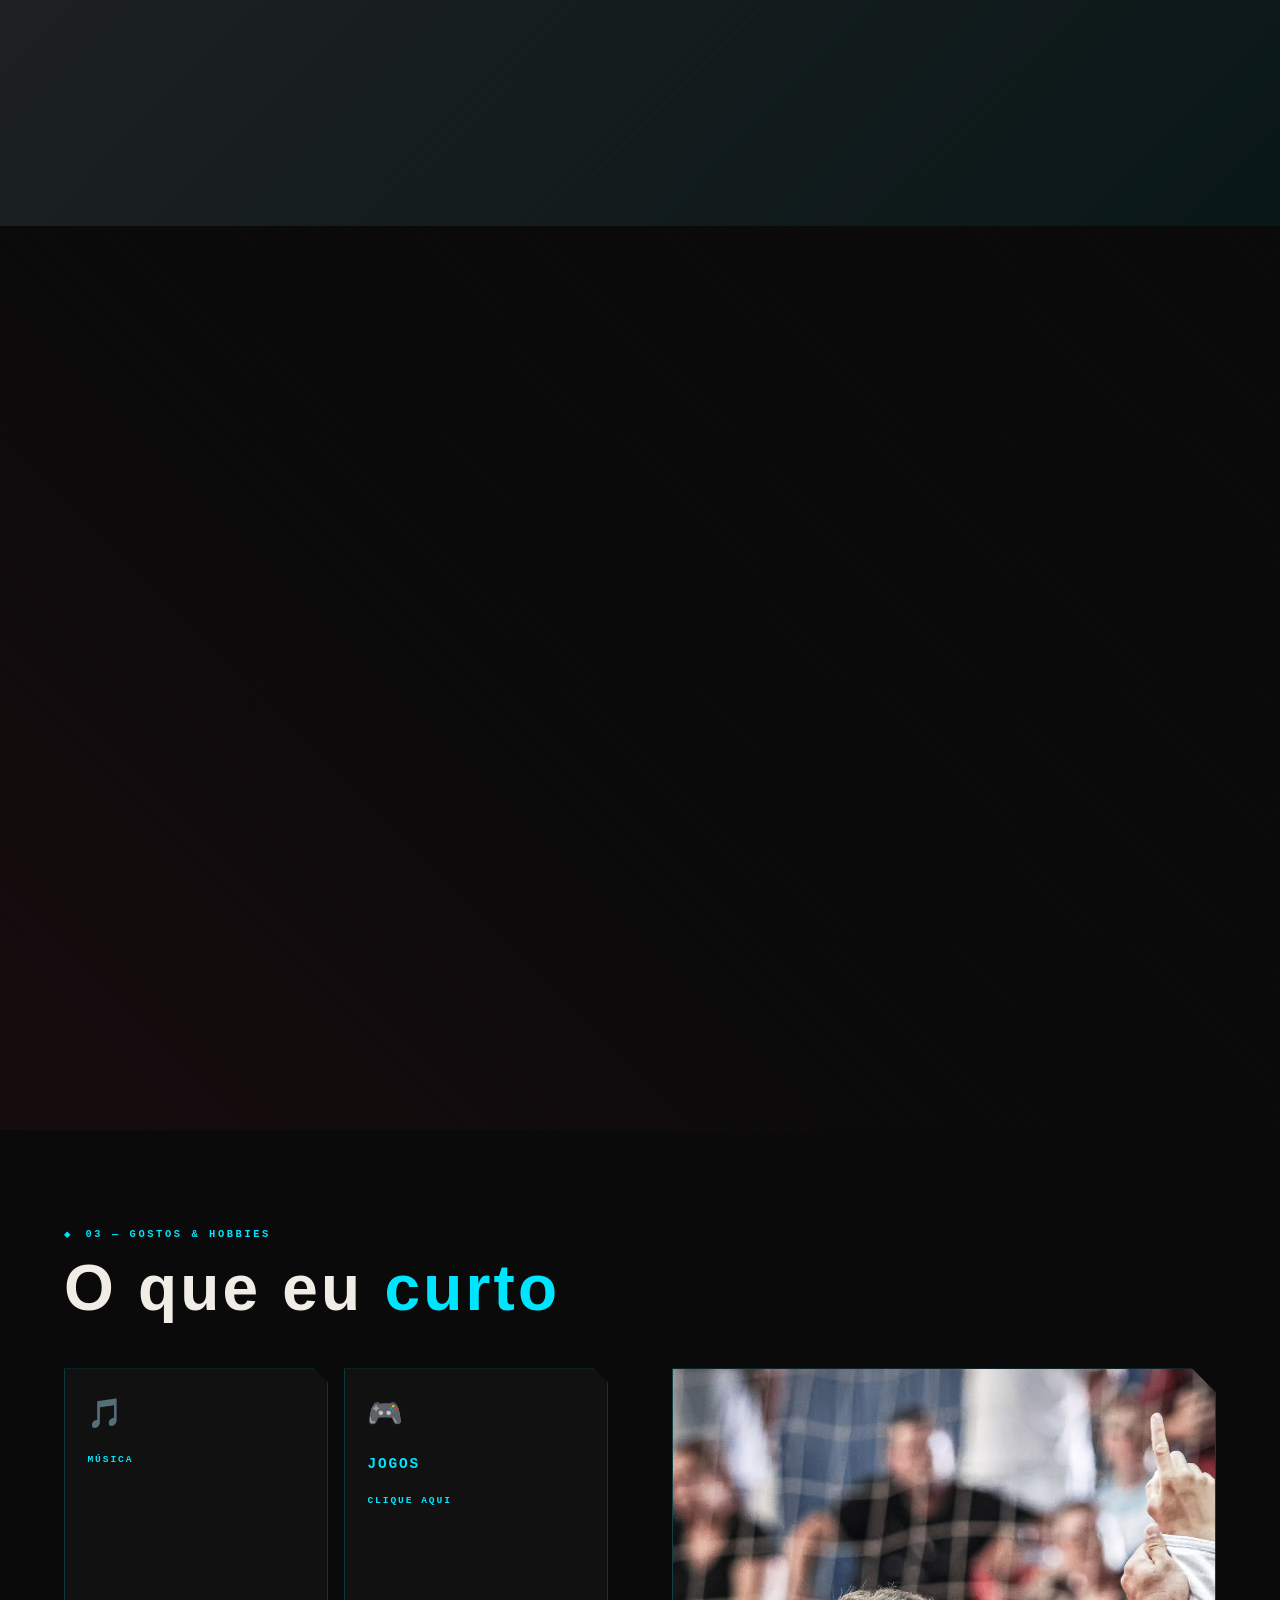
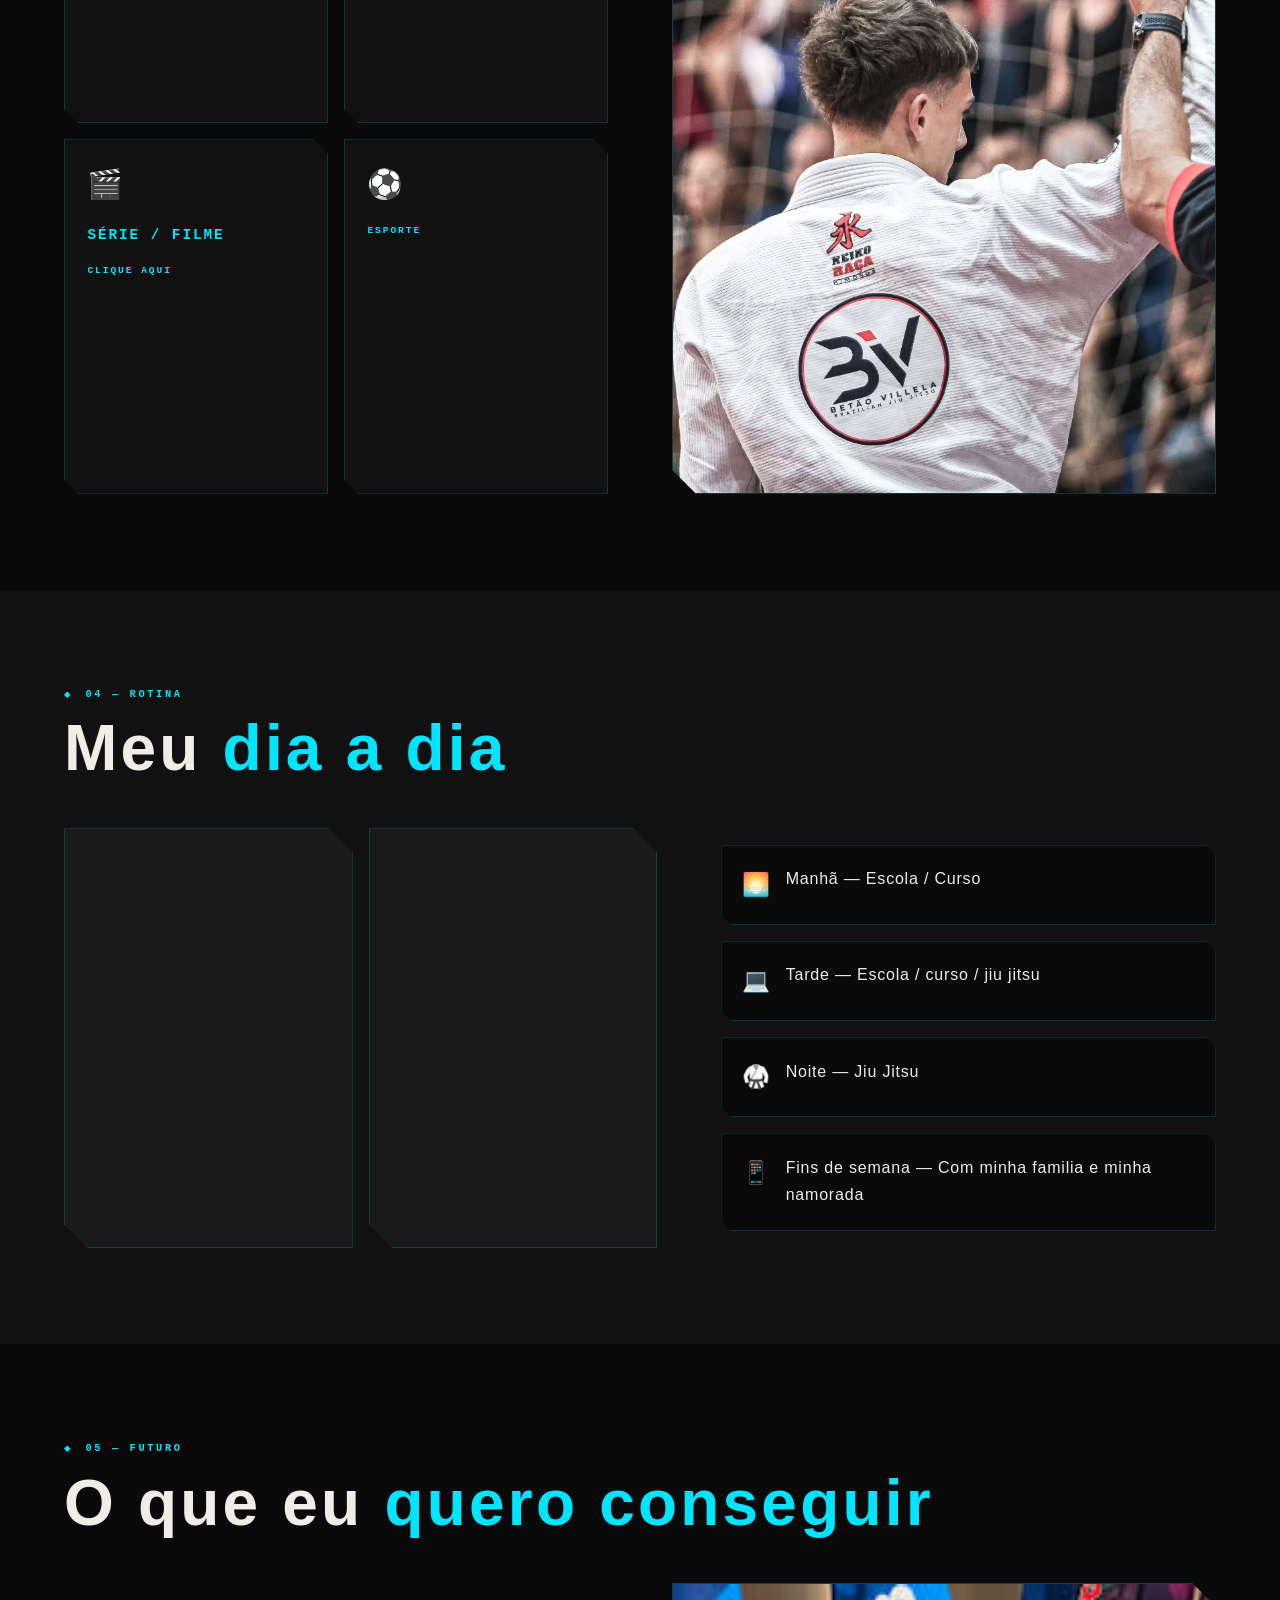
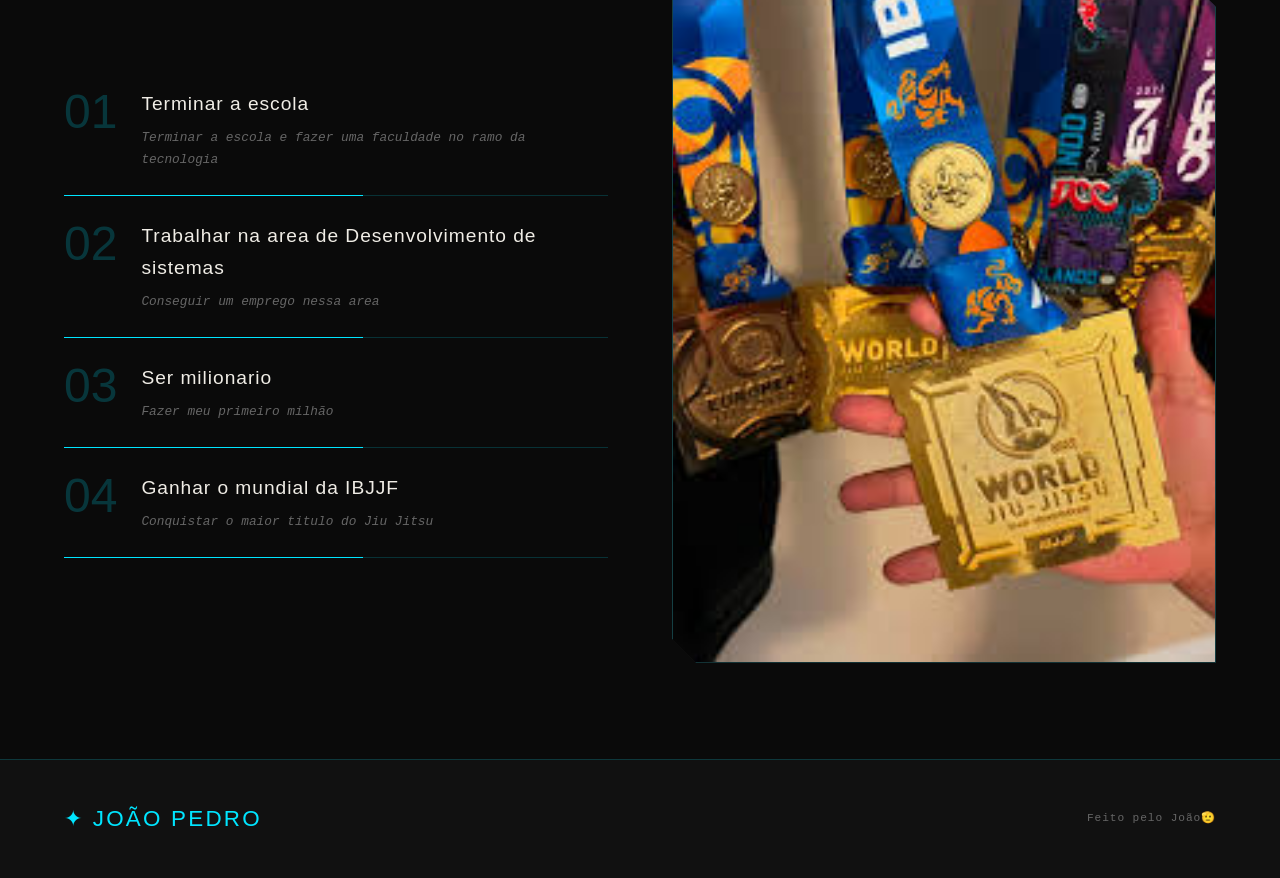
==== commit 80e849f9: "." ====
--- a/index.html
+++ b/index.html
@@ -239,7 +239,10 @@
       
             <div class="gosto-emoji">🎮</div>
       
-            <div class="gosto-label">Jogos</div>
+            <div class="gosto-label"> <h2>Jogos</h2>
+              <br>
+              <p>Clique Aqui</p>
+            </div>
       
           </div>
       
@@ -251,9 +254,12 @@
           <div class="gosto-card">
       
             <div class="gosto-emoji">🎬</div>
-      
-            <div class="gosto-label">Série / Filme</div>
-      
+            <div class="gosto-label"> <h2>Série / Filme</h2>
+            <br>
+            <p>Clique Aqui</p>
+            </div>
+      
+            
           </div>
       
         </a>
@@ -382,7 +388,7 @@
       <div class="obj-photo reveal-right">
         <!-- ✏️ FOTO: imagem que represente seus sonhos ou aspirações -->
         <img
-          src="https://scontent.fbau1-1.fna.fbcdn.net/v/t39.30808-6/500345242_1279951307471466_3510460820294097249_n.jpg?stp=dst-jpg_s590x590_tt6&_nc_cat=104&ccb=1-7&_nc_sid=7b2446&_nc_ohc=E6G0t_K9HFgQ7kNvwE1xlcL&_nc_oc=AdpriWn79QgTr_uXBYVl7v-snYrX-BKflCfAvIk_h3tayfWN7WeoQN-4MBG5OWLtjogIg6zXnk0f7-Wgr13C4Pjr&_nc_zt=23&_nc_ht=scontent.fbau1-1.fna&_nc_gid=IPKpKfC-4GNnchl35MRAOQ&_nc_ss=7b289&oh=00_Af7OHRlWfM90jPMF_3TAf22nrTclaTEieua0pOtqODo3SQ&oe=6A03E066"
+          src="[data-uri]"
           alt="Objetivos" />
         <div class="photo-ph" style="min-height:350px">
           <span class="icon">🚀</span>
